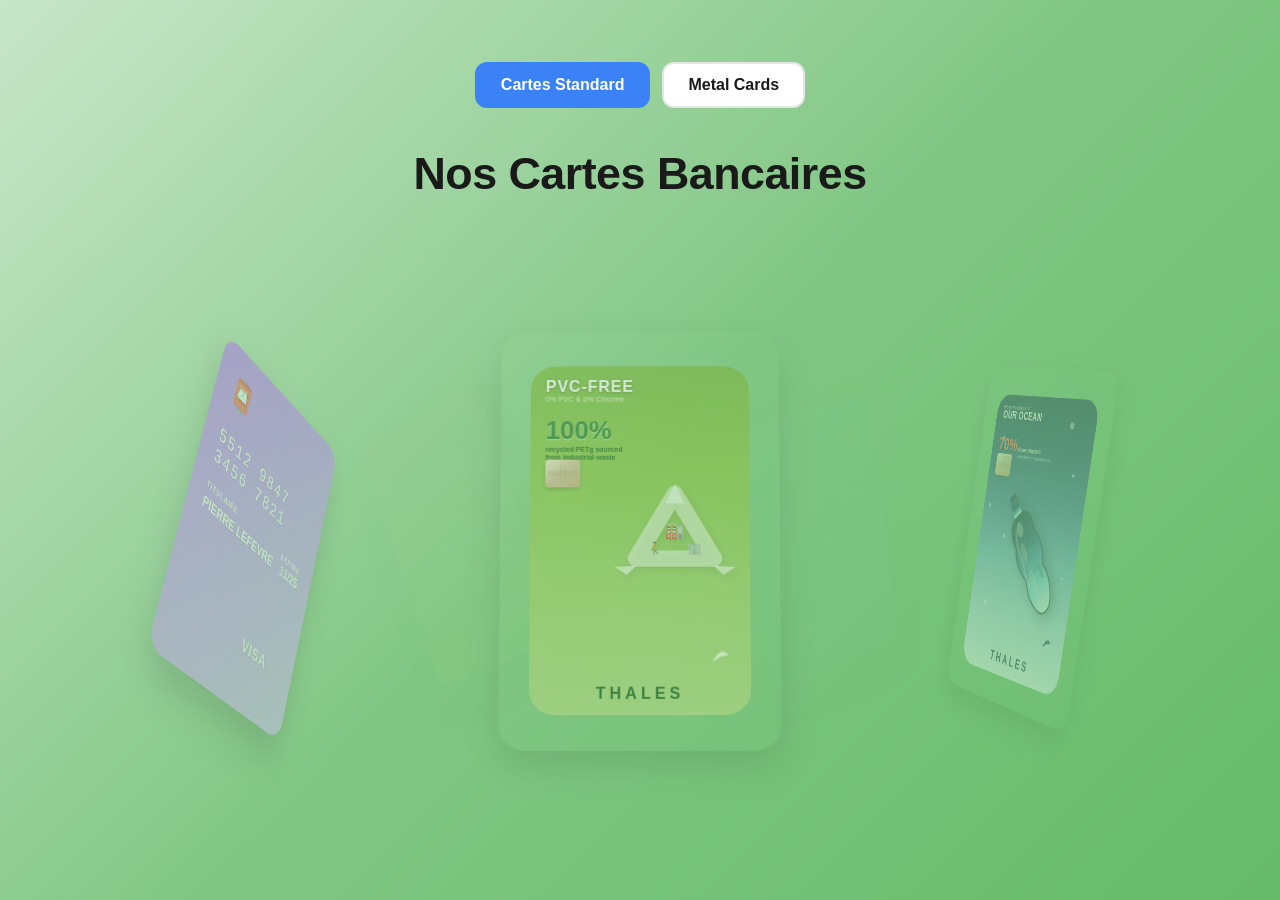
==== index.html @ 27fa33c1 "Refactor Easy Metal Card: Update design and styles for enhanced visual appeal and branding" ====
<!DOCTYPE html>
<html lang="fr">
<head>
    <meta charset="UTF-8">
    <meta name="viewport" content="width=device-width, initial-scale=1.0">
    <title>Cartes Bancaires</title>
    <link rel="stylesheet" href="styles.css">
</head>
<body>
    <!-- Overlay des empreintes digitales pour Biometric Card -->
    <div class="fingerprints-overlay" id="fingerprints-overlay">
        <div class="fingerprint" style="top: 8%; left: 5%;">
            <svg viewBox="0 0 100 120" fill="none" xmlns="http://www.w3.org/2000/svg">
                <defs>
                    <linearGradient id="fpGrad1" x1="50%" y1="0%" x2="50%" y2="100%">
                        <stop offset="0%" stop-color="#00E5FF"/>
                        <stop offset="100%" stop-color="#536DFE"/>
                    </linearGradient>
                </defs>
                <!-- Lignes courbes de l'empreinte -->
                <path d="M50 10 Q75 10 80 35 Q85 60 75 80" stroke="url(#fpGrad1)" stroke-width="4" stroke-linecap="round" fill="none"/>
                <path d="M50 18 Q68 18 72 38 Q76 58 68 75" stroke="url(#fpGrad1)" stroke-width="4" stroke-linecap="round" fill="none"/>
                <path d="M50 26 Q62 26 65 42 Q68 58 62 70" stroke="url(#fpGrad1)" stroke-width="4" stroke-linecap="round" fill="none"/>
                <path d="M50 34 Q56 34 58 46 Q60 58 56 65" stroke="url(#fpGrad1)" stroke-width="4" stroke-linecap="round" fill="none"/>
                <path d="M50 10 Q25 10 20 35 Q15 60 25 80" stroke="url(#fpGrad1)" stroke-width="4" stroke-linecap="round" fill="none"/>
                <path d="M50 18 Q32 18 28 38 Q24 58 32 75" stroke="url(#fpGrad1)" stroke-width="4" stroke-linecap="round" fill="none"/>
                <path d="M50 26 Q38 26 35 42 Q32 58 38 70" stroke="url(#fpGrad1)" stroke-width="4" stroke-linecap="round" fill="none"/>
                <path d="M50 34 Q44 34 42 46 Q40 58 44 65" stroke="url(#fpGrad1)" stroke-width="4" stroke-linecap="round" fill="none"/>
                <!-- Chevrons en bas -->
                <path d="M35 85 L50 95 L65 85" stroke="url(#fpGrad1)" stroke-width="4" stroke-linecap="round" fill="none"/>
                <path d="M35 95 L50 105 L65 95" stroke="url(#fpGrad1)" stroke-width="4" stroke-linecap="round" fill="none"/>
                <path d="M35 105 L50 115 L65 105" stroke="url(#fpGrad1)" stroke-width="4" stroke-linecap="round" fill="none"/>
            </svg>
        </div>
        <div class="fingerprint" style="top: 8%; right: 8%;">
            <svg viewBox="0 0 100 120" fill="none" xmlns="http://www.w3.org/2000/svg">
                <defs><linearGradient id="fpGrad2" x1="50%" y1="0%" x2="50%" y2="100%"><stop offset="0%" stop-color="#00E5FF"/><stop offset="100%" stop-color="#536DFE"/></linearGradient></defs>
                <path d="M50 10 Q75 10 80 35 Q85 60 75 80" stroke="url(#fpGrad2)" stroke-width="4" stroke-linecap="round" fill="none"/>
                <path d="M50 18 Q68 18 72 38 Q76 58 68 75" stroke="url(#fpGrad2)" stroke-width="4" stroke-linecap="round" fill="none"/>
                <path d="M50 26 Q62 26 65 42 Q68 58 62 70" stroke="url(#fpGrad2)" stroke-width="4" stroke-linecap="round" fill="none"/>
                <path d="M50 34 Q56 34 58 46 Q60 58 56 65" stroke="url(#fpGrad2)" stroke-width="4" stroke-linecap="round" fill="none"/>
                <path d="M50 10 Q25 10 20 35 Q15 60 25 80" stroke="url(#fpGrad2)" stroke-width="4" stroke-linecap="round" fill="none"/>
                <path d="M50 18 Q32 18 28 38 Q24 58 32 75" stroke="url(#fpGrad2)" stroke-width="4" stroke-linecap="round" fill="none"/>
                <path d="M50 26 Q38 26 35 42 Q32 58 38 70" stroke="url(#fpGrad2)" stroke-width="4" stroke-linecap="round" fill="none"/>
                <path d="M50 34 Q44 34 42 46 Q40 58 44 65" stroke="url(#fpGrad2)" stroke-width="4" stroke-linecap="round" fill="none"/>
                <path d="M35 85 L50 95 L65 85" stroke="url(#fpGrad2)" stroke-width="4" stroke-linecap="round" fill="none"/>
                <path d="M35 95 L50 105 L65 95" stroke="url(#fpGrad2)" stroke-width="4" stroke-linecap="round" fill="none"/>
                <path d="M35 105 L50 115 L65 105" stroke="url(#fpGrad2)" stroke-width="4" stroke-linecap="round" fill="none"/>
            </svg>
        </div>
        <div class="fingerprint" style="top: 25%; left: 18%;">
            <svg viewBox="0 0 100 120" fill="none" xmlns="http://www.w3.org/2000/svg">
                <defs><linearGradient id="fpGrad3" x1="50%" y1="0%" x2="50%" y2="100%"><stop offset="0%" stop-color="#00E5FF"/><stop offset="100%" stop-color="#536DFE"/></linearGradient></defs>
                <path d="M50 10 Q75 10 80 35 Q85 60 75 80" stroke="url(#fpGrad3)" stroke-width="4" stroke-linecap="round" fill="none"/>
                <path d="M50 18 Q68 18 72 38 Q76 58 68 75" stroke="url(#fpGrad3)" stroke-width="4" stroke-linecap="round" fill="none"/>
                <path d="M50 26 Q62 26 65 42 Q68 58 62 70" stroke="url(#fpGrad3)" stroke-width="4" stroke-linecap="round" fill="none"/>
                <path d="M50 34 Q56 34 58 46 Q60 58 56 65" stroke="url(#fpGrad3)" stroke-width="4" stroke-linecap="round" fill="none"/>
                <path d="M50 10 Q25 10 20 35 Q15 60 25 80" stroke="url(#fpGrad3)" stroke-width="4" stroke-linecap="round" fill="none"/>
                <path d="M50 18 Q32 18 28 38 Q24 58 32 75" stroke="url(#fpGrad3)" stroke-width="4" stroke-linecap="round" fill="none"/>
                <path d="M50 26 Q38 26 35 42 Q32 58 38 70" stroke="url(#fpGrad3)" stroke-width="4" stroke-linecap="round" fill="none"/>
                <path d="M50 34 Q44 34 42 46 Q40 58 44 65" stroke="url(#fpGrad3)" stroke-width="4" stroke-linecap="round" fill="none"/>
                <path d="M35 85 L50 95 L65 85" stroke="url(#fpGrad3)" stroke-width="4" stroke-linecap="round" fill="none"/>
                <path d="M35 95 L50 105 L65 95" stroke="url(#fpGrad3)" stroke-width="4" stroke-linecap="round" fill="none"/>
                <path d="M35 105 L50 115 L65 105" stroke="url(#fpGrad3)" stroke-width="4" stroke-linecap="round" fill="none"/>
            </svg>
        </div>
        <div class="fingerprint" style="top: 30%; right: 12%;">
            <svg viewBox="0 0 100 120" fill="none" xmlns="http://www.w3.org/2000/svg">
                <defs><linearGradient id="fpGrad4" x1="50%" y1="0%" x2="50%" y2="100%"><stop offset="0%" stop-color="#00E5FF"/><stop offset="100%" stop-color="#536DFE"/></linearGradient></defs>
                <path d="M50 10 Q75 10 80 35 Q85 60 75 80" stroke="url(#fpGrad4)" stroke-width="4" stroke-linecap="round" fill="none"/>
                <path d="M50 18 Q68 18 72 38 Q76 58 68 75" stroke="url(#fpGrad4)" stroke-width="4" stroke-linecap="round" fill="none"/>
                <path d="M50 26 Q62 26 65 42 Q68 58 62 70" stroke="url(#fpGrad4)" stroke-width="4" stroke-linecap="round" fill="none"/>
                <path d="M50 34 Q56 34 58 46 Q60 58 56 65" stroke="url(#fpGrad4)" stroke-width="4" stroke-linecap="round" fill="none"/>
                <path d="M50 10 Q25 10 20 35 Q15 60 25 80" stroke="url(#fpGrad4)" stroke-width="4" stroke-linecap="round" fill="none"/>
                <path d="M50 18 Q32 18 28 38 Q24 58 32 75" stroke="url(#fpGrad4)" stroke-width="4" stroke-linecap="round" fill="none"/>
                <path d="M50 26 Q38 26 35 42 Q32 58 38 70" stroke="url(#fpGrad4)" stroke-width="4" stroke-linecap="round" fill="none"/>
                <path d="M50 34 Q44 34 42 46 Q40 58 44 65" stroke="url(#fpGrad4)" stroke-width="4" stroke-linecap="round" fill="none"/>
                <path d="M35 85 L50 95 L65 85" stroke="url(#fpGrad4)" stroke-width="4" stroke-linecap="round" fill="none"/>
                <path d="M35 95 L50 105 L65 95" stroke="url(#fpGrad4)" stroke-width="4" stroke-linecap="round" fill="none"/>
                <path d="M35 105 L50 115 L65 105" stroke="url(#fpGrad4)" stroke-width="4" stroke-linecap="round" fill="none"/>
            </svg>
        </div>
        <div class="fingerprint" style="top: 50%; left: 3%;">
            <svg viewBox="0 0 100 120" fill="none" xmlns="http://www.w3.org/2000/svg">
                <defs><linearGradient id="fpGrad5" x1="50%" y1="0%" x2="50%" y2="100%"><stop offset="0%" stop-color="#00E5FF"/><stop offset="100%" stop-color="#536DFE"/></linearGradient></defs>
                <path d="M50 10 Q75 10 80 35 Q85 60 75 80" stroke="url(#fpGrad5)" stroke-width="4" stroke-linecap="round" fill="none"/>
                <path d="M50 18 Q68 18 72 38 Q76 58 68 75" stroke="url(#fpGrad5)" stroke-width="4" stroke-linecap="round" fill="none"/>
                <path d="M50 26 Q62 26 65 42 Q68 58 62 70" stroke="url(#fpGrad5)" stroke-width="4" stroke-linecap="round" fill="none"/>
                <path d="M50 34 Q56 34 58 46 Q60 58 56 65" stroke="url(#fpGrad5)" stroke-width="4" stroke-linecap="round" fill="none"/>
                <path d="M50 10 Q25 10 20 35 Q15 60 25 80" stroke="url(#fpGrad5)" stroke-width="4" stroke-linecap="round" fill="none"/>
                <path d="M50 18 Q32 18 28 38 Q24 58 32 75" stroke="url(#fpGrad5)" stroke-width="4" stroke-linecap="round" fill="none"/>
                <path d="M50 26 Q38 26 35 42 Q32 58 38 70" stroke="url(#fpGrad5)" stroke-width="4" stroke-linecap="round" fill="none"/>
                <path d="M50 34 Q44 34 42 46 Q40 58 44 65" stroke="url(#fpGrad5)" stroke-width="4" stroke-linecap="round" fill="none"/>
                <path d="M35 85 L50 95 L65 85" stroke="url(#fpGrad5)" stroke-width="4" stroke-linecap="round" fill="none"/>
                <path d="M35 95 L50 105 L65 95" stroke="url(#fpGrad5)" stroke-width="4" stroke-linecap="round" fill="none"/>
                <path d="M35 105 L50 115 L65 105" stroke="url(#fpGrad5)" stroke-width="4" stroke-linecap="round" fill="none"/>
            </svg>
        </div>
        <div class="fingerprint" style="top: 55%; right: 5%;">
            <svg viewBox="0 0 100 120" fill="none" xmlns="http://www.w3.org/2000/svg">
                <defs><linearGradient id="fpGrad6" x1="50%" y1="0%" x2="50%" y2="100%"><stop offset="0%" stop-color="#00E5FF"/><stop offset="100%" stop-color="#536DFE"/></linearGradient></defs>
                <path d="M50 10 Q75 10 80 35 Q85 60 75 80" stroke="url(#fpGrad6)" stroke-width="4" stroke-linecap="round" fill="none"/>
                <path d="M50 18 Q68 18 72 38 Q76 58 68 75" stroke="url(#fpGrad6)" stroke-width="4" stroke-linecap="round" fill="none"/>
                <path d="M50 26 Q62 26 65 42 Q68 58 62 70" stroke="url(#fpGrad6)" stroke-width="4" stroke-linecap="round" fill="none"/>
                <path d="M50 34 Q56 34 58 46 Q60 58 56 65" stroke="url(#fpGrad6)" stroke-width="4" stroke-linecap="round" fill="none"/>
                <path d="M50 10 Q25 10 20 35 Q15 60 25 80" stroke="url(#fpGrad6)" stroke-width="4" stroke-linecap="round" fill="none"/>
                <path d="M50 18 Q32 18 28 38 Q24 58 32 75" stroke="url(#fpGrad6)" stroke-width="4" stroke-linecap="round" fill="none"/>
                <path d="M50 26 Q38 26 35 42 Q32 58 38 70" stroke="url(#fpGrad6)" stroke-width="4" stroke-linecap="round" fill="none"/>
                <path d="M50 34 Q44 34 42 46 Q40 58 44 65" stroke="url(#fpGrad6)" stroke-width="4" stroke-linecap="round" fill="none"/>
                <path d="M35 85 L50 95 L65 85" stroke="url(#fpGrad6)" stroke-width="4" stroke-linecap="round" fill="none"/>
                <path d="M35 95 L50 105 L65 95" stroke="url(#fpGrad6)" stroke-width="4" stroke-linecap="round" fill="none"/>
                <path d="M35 105 L50 115 L65 105" stroke="url(#fpGrad6)" stroke-width="4" stroke-linecap="round" fill="none"/>
            </svg>
        </div>
        <div class="fingerprint" style="top: 70%; left: 12%;">
            <svg viewBox="0 0 100 120" fill="none" xmlns="http://www.w3.org/2000/svg">
                <defs><linearGradient id="fpGrad7" x1="50%" y1="0%" x2="50%" y2="100%"><stop offset="0%" stop-color="#00E5FF"/><stop offset="100%" stop-color="#536DFE"/></linearGradient></defs>
                <path d="M50 10 Q75 10 80 35 Q85 60 75 80" stroke="url(#fpGrad7)" stroke-width="4" stroke-linecap="round" fill="none"/>
                <path d="M50 18 Q68 18 72 38 Q76 58 68 75" stroke="url(#fpGrad7)" stroke-width="4" stroke-linecap="round" fill="none"/>
                <path d="M50 26 Q62 26 65 42 Q68 58 62 70" stroke="url(#fpGrad7)" stroke-width="4" stroke-linecap="round" fill="none"/>
                <path d="M50 34 Q56 34 58 46 Q60 58 56 65" stroke="url(#fpGrad7)" stroke-width="4" stroke-linecap="round" fill="none"/>
                <path d="M50 10 Q25 10 20 35 Q15 60 25 80" stroke="url(#fpGrad7)" stroke-width="4" stroke-linecap="round" fill="none"/>
                <path d="M50 18 Q32 18 28 38 Q24 58 32 75" stroke="url(#fpGrad7)" stroke-width="4" stroke-linecap="round" fill="none"/>
                <path d="M50 26 Q38 26 35 42 Q32 58 38 70" stroke="url(#fpGrad7)" stroke-width="4" stroke-linecap="round" fill="none"/>
                <path d="M50 34 Q44 34 42 46 Q40 58 44 65" stroke="url(#fpGrad7)" stroke-width="4" stroke-linecap="round" fill="none"/>
                <path d="M35 85 L50 95 L65 85" stroke="url(#fpGrad7)" stroke-width="4" stroke-linecap="round" fill="none"/>
                <path d="M35 95 L50 105 L65 95" stroke="url(#fpGrad7)" stroke-width="4" stroke-linecap="round" fill="none"/>
                <path d="M35 105 L50 115 L65 105" stroke="url(#fpGrad7)" stroke-width="4" stroke-linecap="round" fill="none"/>
            </svg>
        </div>
        <div class="fingerprint" style="top: 75%; right: 15%;">
            <svg viewBox="0 0 100 120" fill="none" xmlns="http://www.w3.org/2000/svg">
                <defs><linearGradient id="fpGrad8" x1="50%" y1="0%" x2="50%" y2="100%"><stop offset="0%" stop-color="#00E5FF"/><stop offset="100%" stop-color="#536DFE"/></linearGradient></defs>
                <path d="M50 10 Q75 10 80 35 Q85 60 75 80" stroke="url(#fpGrad8)" stroke-width="4" stroke-linecap="round" fill="none"/>
                <path d="M50 18 Q68 18 72 38 Q76 58 68 75" stroke="url(#fpGrad8)" stroke-width="4" stroke-linecap="round" fill="none"/>
                <path d="M50 26 Q62 26 65 42 Q68 58 62 70" stroke="url(#fpGrad8)" stroke-width="4" stroke-linecap="round" fill="none"/>
                <path d="M50 34 Q56 34 58 46 Q60 58 56 65" stroke="url(#fpGrad8)" stroke-width="4" stroke-linecap="round" fill="none"/>
                <path d="M50 10 Q25 10 20 35 Q15 60 25 80" stroke="url(#fpGrad8)" stroke-width="4" stroke-linecap="round" fill="none"/>
                <path d="M50 18 Q32 18 28 38 Q24 58 32 75" stroke="url(#fpGrad8)" stroke-width="4" stroke-linecap="round" fill="none"/>
                <path d="M50 26 Q38 26 35 42 Q32 58 38 70" stroke="url(#fpGrad8)" stroke-width="4" stroke-linecap="round" fill="none"/>
                <path d="M50 34 Q44 34 42 46 Q40 58 44 65" stroke="url(#fpGrad8)" stroke-width="4" stroke-linecap="round" fill="none"/>
                <path d="M35 85 L50 95 L65 85" stroke="url(#fpGrad8)" stroke-width="4" stroke-linecap="round" fill="none"/>
                <path d="M35 95 L50 105 L65 95" stroke="url(#fpGrad8)" stroke-width="4" stroke-linecap="round" fill="none"/>
                <path d="M35 105 L50 115 L65 105" stroke="url(#fpGrad8)" stroke-width="4" stroke-linecap="round" fill="none"/>
            </svg>
        </div>
        <div class="fingerprint" style="top: 88%; left: 8%;">
            <svg viewBox="0 0 100 120" fill="none" xmlns="http://www.w3.org/2000/svg">
                <defs><linearGradient id="fpGrad9" x1="50%" y1="0%" x2="50%" y2="100%"><stop offset="0%" stop-color="#00E5FF"/><stop offset="100%" stop-color="#536DFE"/></linearGradient></defs>
                <path d="M50 10 Q75 10 80 35 Q85 60 75 80" stroke="url(#fpGrad9)" stroke-width="4" stroke-linecap="round" fill="none"/>
                <path d="M50 18 Q68 18 72 38 Q76 58 68 75" stroke="url(#fpGrad9)" stroke-width="4" stroke-linecap="round" fill="none"/>
                <path d="M50 26 Q62 26 65 42 Q68 58 62 70" stroke="url(#fpGrad9)" stroke-width="4" stroke-linecap="round" fill="none"/>
                <path d="M50 34 Q56 34 58 46 Q60 58 56 65" stroke="url(#fpGrad9)" stroke-width="4" stroke-linecap="round" fill="none"/>
                <path d="M50 10 Q25 10 20 35 Q15 60 25 80" stroke="url(#fpGrad9)" stroke-width="4" stroke-linecap="round" fill="none"/>
                <path d="M50 18 Q32 18 28 38 Q24 58 32 75" stroke="url(#fpGrad9)" stroke-width="4" stroke-linecap="round" fill="none"/>
                <path d="M50 26 Q38 26 35 42 Q32 58 38 70" stroke="url(#fpGrad9)" stroke-width="4" stroke-linecap="round" fill="none"/>
                <path d="M50 34 Q44 34 42 46 Q40 58 44 65" stroke="url(#fpGrad9)" stroke-width="4" stroke-linecap="round" fill="none"/>
                <path d="M35 85 L50 95 L65 85" stroke="url(#fpGrad9)" stroke-width="4" stroke-linecap="round" fill="none"/>
                <path d="M35 95 L50 105 L65 95" stroke="url(#fpGrad9)" stroke-width="4" stroke-linecap="round" fill="none"/>
                <path d="M35 105 L50 115 L65 105" stroke="url(#fpGrad9)" stroke-width="4" stroke-linecap="round" fill="none"/>
            </svg>
        </div>
        <div class="fingerprint" style="top: 90%; right: 6%;">
            <svg viewBox="0 0 100 120" fill="none" xmlns="http://www.w3.org/2000/svg">
                <defs><linearGradient id="fpGrad10" x1="50%" y1="0%" x2="50%" y2="100%"><stop offset="0%" stop-color="#00E5FF"/><stop offset="100%" stop-color="#536DFE"/></linearGradient></defs>
                <path d="M50 10 Q75 10 80 35 Q85 60 75 80" stroke="url(#fpGrad10)" stroke-width="4" stroke-linecap="round" fill="none"/>
                <path d="M50 18 Q68 18 72 38 Q76 58 68 75" stroke="url(#fpGrad10)" stroke-width="4" stroke-linecap="round" fill="none"/>
                <path d="M50 26 Q62 26 65 42 Q68 58 62 70" stroke="url(#fpGrad10)" stroke-width="4" stroke-linecap="round" fill="none"/>
                <path d="M50 34 Q56 34 58 46 Q60 58 56 65" stroke="url(#fpGrad10)" stroke-width="4" stroke-linecap="round" fill="none"/>
                <path d="M50 10 Q25 10 20 35 Q15 60 25 80" stroke="url(#fpGrad10)" stroke-width="4" stroke-linecap="round" fill="none"/>
                <path d="M50 18 Q32 18 28 38 Q24 58 32 75" stroke="url(#fpGrad10)" stroke-width="4" stroke-linecap="round" fill="none"/>
                <path d="M50 26 Q38 26 35 42 Q32 58 38 70" stroke="url(#fpGrad10)" stroke-width="4" stroke-linecap="round" fill="none"/>
                <path d="M50 34 Q44 34 42 46 Q40 58 44 65" stroke="url(#fpGrad10)" stroke-width="4" stroke-linecap="round" fill="none"/>
                <path d="M35 85 L50 95 L65 85" stroke="url(#fpGrad10)" stroke-width="4" stroke-linecap="round" fill="none"/>
                <path d="M35 95 L50 105 L65 95" stroke="url(#fpGrad10)" stroke-width="4" stroke-linecap="round" fill="none"/>
                <path d="M35 105 L50 115 L65 105" stroke="url(#fpGrad10)" stroke-width="4" stroke-linecap="round" fill="none"/>
            </svg>
        </div>
    </div>
    
    <!-- Overlay vibrations sonores pour Platinum Card -->
    <div class="vibration-overlay" id="vibration-overlay">
        <div class="sound-bars left">
            <div class="bar"></div>
            <div class="bar"></div>
            <div class="bar"></div>
            <div class="bar"></div>
            <div class="bar"></div>
            <div class="bar"></div>
            <div class="bar"></div>
            <div class="bar"></div>
            <div class="bar"></div>
            <div class="bar"></div>
            <div class="bar"></div>
            <div class="bar"></div>
            <div class="bar"></div>
            <div class="bar"></div>
            <div class="bar"></div>
            <div class="bar"></div>
            <div class="bar"></div>
            <div class="bar"></div>
            <div class="bar"></div>
            <div class="bar"></div>
        </div>
        <div class="sound-bars right">
            <div class="bar"></div>
            <div class="bar"></div>
            <div class="bar"></div>
            <div class="bar"></div>
            <div class="bar"></div>
            <div class="bar"></div>
            <div class="bar"></div>
            <div class="bar"></div>
            <div class="bar"></div>
            <div class="bar"></div>
            <div class="bar"></div>
            <div class="bar"></div>
            <div class="bar"></div>
            <div class="bar"></div>
            <div class="bar"></div>
            <div class="bar"></div>
            <div class="bar"></div>
            <div class="bar"></div>
            <div class="bar"></div>
            <div class="bar"></div>
        </div>
    </div>

    <div class="container">
        <!-- Navigation des catégories -->
        <div class="category-nav">
            <button class="category-btn active" data-category="standard">Cartes Standard</button>
            <button class="category-btn" data-category="metal">Metal Cards</button>
        </div>

        <!-- Section Cartes Standard -->
        <div id="standard" class="category-section active">
            <h1>Nos Cartes Bancaires</h1>
            <div class="carousel-container">
                <div class="carousel-track" id="standard-track">
                    <!-- Carte 1 - PVC-FREE Card -->
                    <div class="bank-card card-pvc-free" data-index="0">
                        <div class="card-flipper">
                            <div class="card-front">
                                <div class="card-content pvc-card-design">
                                    <!-- Header -->
                                    <div class="pvc-header">
                                        <span class="pvc-title">PVC-FREE</span>
                                        <span class="pvc-subtitle">0% PVC & 0% Chlorine</span>
                                    </div>
                                    <!-- Statistique -->
                                    <div class="pvc-stat">
                                        <span class="pvc-percent">100%</span>
                                        <span class="pvc-label">recycled PETg sourced<br>from industrial waste</span>
                                    </div>
                                    <!-- Puce -->
                                    <div class="card-chip pvc-chip"></div>
                                    <!-- Symbole recyclage avec icônes -->
                                    <div class="pvc-recycle">
                                        <svg viewBox="0 0 200 200" fill="none" xmlns="http://www.w3.org/2000/svg">
                                            <!-- Triangle de recyclage -->
                                            <path d="M100 30 L160 130 L40 130 Z" stroke="rgba(255,255,255,0.6)" stroke-width="25" fill="none" stroke-linejoin="round"/>
                                            <!-- Flèches -->
                                            <path d="M100 15 L115 45 L85 45 Z" fill="rgba(255,255,255,0.7)"/>
                                            <path d="M170 125 L155 95 L175 105 Z" fill="rgba(255,255,255,0.7)" transform="rotate(120 160 130)"/>
                                            <path d="M30 125 L45 95 L25 105 Z" fill="rgba(255,255,255,0.7)" transform="rotate(-120 40 130)"/>
                                            <!-- Icônes à l'intérieur -->
                                            <text x="100" y="95" text-anchor="middle" fill="rgba(255,255,255,0.8)" font-size="24">🏭</text>
                                            <text x="70" y="120" text-anchor="middle" fill="rgba(255,255,255,0.8)" font-size="18">🚶</text>
                                            <text x="130" y="120" text-anchor="middle" fill="rgba(255,255,255,0.8)" font-size="18">🏢</text>
                                        </svg>
                                    </div>
                                    <!-- Sans contact -->
                                    <div class="pvc-contactless">
                                        <svg viewBox="0 0 24 24" fill="none">
                                            <path d="M4.5 8.5c2-2 4.5-3 7.5-3m-9.5 6c3-3 6.5-4.5 10.5-4.5m-12.5 7c4-4 8.5-6 14.5-6" stroke="currentColor" stroke-width="2" stroke-linecap="round"/>
                                        </svg>
                                    </div>
                                    <!-- THALES -->
                                    <div class="pvc-brand">THALES</div>
                                </div>
                            </div>
                            <div class="card-back">
                                <div class="back-content">
                                    <div class="back-logo">♻️</div>
                                    <h3 class="back-title">PVC-FREE Card</h3>
                                    <p class="back-text">Cette carte est fabriquée à partir de 100% de PETg recyclé provenant de déchets industriels. Sans PVC ni chlore, elle représente une solution écologique pour les paiements.</p>
                                </div>
                            </div>
                        </div>
                    </div>

                    <!-- Carte 2 - Ocean Card -->
                    <div class="bank-card card-ocean" data-index="1">
                        <div class="card-flipper">
                            <div class="card-front">
                                <div class="card-content ocean-card-design">
                                    <!-- Bulles d'eau -->
                                    <div class="ocean-bubbles">
                                        <div class="bubble"></div>
                                        <div class="bubble"></div>
                                        <div class="bubble"></div>
                                        <div class="bubble"></div>
                                        <div class="bubble"></div>
                                        <div class="bubble"></div>
                                        <div class="bubble"></div>
                                        <div class="bubble"></div>
                                    </div>
                                    <!-- Header -->
                                    <div class="ocean-header">
                                        <span class="ocean-small-text">leave no plastic in</span>
                                        <span class="ocean-title">OUR OCEAN</span>
                                    </div>
                                    <!-- Statistique -->
                                    <div class="ocean-stat">
                                        <span class="ocean-percent">70%</span>
                                        <span class="ocean-label">Ocean Plastic®<br><small>collected from coastal areas</small></span>
                                    </div>
                                    <!-- Bouteille écrasée au centre -->
                                    <div class="ocean-bottle-crushed">
                                        <svg viewBox="0 0 100 200" fill="none" xmlns="http://www.w3.org/2000/svg">
                                            <defs>
                                                <!-- Gradient principal bleu foncé vers blanc -->
                                                <linearGradient id="bottleMainGrad" x1="0%" y1="0%" x2="0%" y2="100%">
                                                    <stop offset="0%" stop-color="#1E3D59"/>
                                                    <stop offset="25%" stop-color="#2B5278"/>
                                                    <stop offset="50%" stop-color="#4A90B8"/>
                                                    <stop offset="75%" stop-color="#87CEEB"/>
                                                    <stop offset="100%" stop-color="#E8F4F8"/>
                                                </linearGradient>
                                                <!-- Reflet brillant -->
                                                <linearGradient id="bottleShine" x1="0%" y1="0%" x2="100%" y2="0%">
                                                    <stop offset="0%" stop-color="rgba(255,255,255,0)"/>
                                                    <stop offset="30%" stop-color="rgba(255,255,255,0.4)"/>
                                                    <stop offset="50%" stop-color="rgba(255,255,255,0.6)"/>
                                                    <stop offset="70%" stop-color="rgba(255,255,255,0.4)"/>
                                                    <stop offset="100%" stop-color="rgba(255,255,255,0)"/>
                                                </linearGradient>
                                            </defs>
                                            
                                            <!-- Bouchon -->
                                            <path d="M42 8 L58 8 L58 0 L42 0 Z" fill="#1E3D59"/>
                                            <path d="M40 18 L60 18 L60 8 L40 8 Z" fill="#2B5278"/>
                                            
                                            <!-- Goulot -->
                                            <path d="M42 18 L58 18 L60 35 L40 35 Z" fill="url(#bottleMainGrad)"/>
                                            
                                            <!-- Corps de la bouteille - forme écrasée réaliste -->
                                            <path d="M40 35
                                                     C 25 40, 20 55, 25 75
                                                     C 15 90, 18 110, 28 130
                                                     C 20 150, 25 170, 35 185
                                                     C 42 195, 58 195, 65 185
                                                     C 75 170, 80 150, 72 130
                                                     C 82 110, 85 90, 75 75
                                                     C 80 55, 75 40, 60 35
                                                     Z" 
                                                  fill="url(#bottleMainGrad)" stroke="#1E3D59" stroke-width="2"/>
                                            
                                            <!-- Reflet principal sur le côté gauche -->
                                            <path d="M35 50
                                                     C 28 65, 25 85, 30 105
                                                     C 25 125, 28 145, 38 165
                                                     C 32 145, 30 125, 35 105
                                                     C 30 85, 32 65, 38 50
                                                     Z" 
                                                  fill="rgba(255,255,255,0.3)"/>
                                            
                                            <!-- Reflets de lumière -->
                                            <ellipse cx="45" cy="55" rx="8" ry="12" fill="rgba(255,255,255,0.35)"/>
                                            <ellipse cx="40" cy="90" rx="6" ry="15" fill="rgba(255,255,255,0.25)"/>
                                            <ellipse cx="42" cy="140" rx="7" ry="18" fill="rgba(255,255,255,0.2)"/>
                                            
                                            <!-- Creux/plis de la bouteille écrasée -->
                                            <path d="M55 70 Q65 80, 60 95 Q55 85, 55 70" fill="rgba(30,61,89,0.3)"/>
                                            <path d="M60 120 Q72 135, 65 150 Q58 140, 60 120" fill="rgba(30,61,89,0.25)"/>
                                            <path d="M35 100 Q28 115, 33 130 Q38 118, 35 100" fill="rgba(30,61,89,0.2)"/>
                                            
                                            <!-- Ligne de pli horizontal -->
                                            <path d="M30 90 Q50 85, 70 90" stroke="rgba(30,61,89,0.3)" stroke-width="1.5" fill="none"/>
                                            <path d="M28 130 Q50 125, 72 130" stroke="rgba(30,61,89,0.25)" stroke-width="1.5" fill="none"/>
                                        </svg>
                                    </div>
                                    <!-- Puce -->
                                    <div class="card-chip ocean-chip"></div>
                                    <!-- Sans contact -->
                                    <div class="ocean-contactless">
                                        <svg viewBox="0 0 24 24" fill="currentColor">
                                            <path d="M4.5 8.5c2-2 4.5-3 7.5-3m-9.5 6c3-3 6.5-4.5 10.5-4.5m-12.5 7c4-4 8.5-6 14.5-6" stroke="currentColor" stroke-width="2" fill="none" stroke-linecap="round"/>
                                        </svg>
                                    </div>
                                    <!-- THALES -->
                                    <div class="ocean-brand">THALES</div>
                                </div>
                            </div>
                            <div class="card-back">
                                <div class="back-content">
                                    <div class="back-logo">🌊</div>
                                    <h3 class="back-title">Ocean Card</h3>
                                    <p class="back-text">Ocean Card est fabriquée à partir de 70% de plastique océanique recyclé. Chaque carte contribue à nettoyer nos océans et à protéger l'environnement marin.</p>
                                </div>
                            </div>
                        </div>
                    </div>

                    <!-- Carte 3 - Revolut -->
                    <div class="bank-card card-revolut" data-index="2">
                        <div class="card-flipper">
                            <div class="card-front">
                                <div class="card-content">
                                    <div class="card-logo">⚡</div>
                                    <div class="card-chip"></div>
                                    <div class="card-number">4892 1765 3847 2934</div>
                                    <div class="card-footer">
                                        <div class="card-holder">
                                            <span class="label">TITULAIRE</span>
                                            <span class="name">MARIE DUPONT</span>
                                        </div>
                                        <div class="card-expiry">
                                            <span class="label">EXPIRE</span>
                                            <span class="date">09/27</span>
                                        </div>
                                    </div>
                                </div>
                                <div class="card-brand">MASTERCARD</div>
                            </div>
                            <div class="card-back">
                                <div class="back-content">
                                    <div class="back-logo">⚡</div>
                                    <h3 class="back-title">Revolut</h3>
                                    <p class="back-text">Revolut est une fintech basée à Londres proposant des services bancaires numériques révolutionnaires. Leader en matière de paiements internationaux et de transfert d'argent à faible coût.</p>
                                </div>
                            </div>
                        </div>
                    </div>

                    <!-- Carte 4 - Boursorama -->
                    <div class="bank-card card-boursorama" data-index="3">
                        <div class="card-flipper">
                            <div class="card-front">
                                <div class="card-content">
                                    <div class="card-logo">💼</div>
                                    <div class="card-chip"></div>
                                    <div class="card-number">3782 847569 12345</div>
                                    <div class="card-footer">
                                        <div class="card-holder">
                                            <span class="label">TITULAIRE</span>
                                            <span class="name">SOPHIE BERNARD</span>
                                        </div>
                                        <div class="card-expiry">
                                            <span class="label">EXPIRE</span>
                                            <span class="date">07/29</span>
                                        </div>
                                    </div>
                                </div>
                                <div class="card-brand">MASTERCARD</div>
                            </div>
                            <div class="card-back">
                                <div class="back-content">
                                    <div class="back-logo">💼</div>
                                    <h3 class="back-title">Boursorama</h3>
                                    <p class="back-text">Boursorama est une banque en ligne française filiale de Société Générale. Elle propose des services bancaires sans frais et des outils d'investissement accessibles.</p>
                                </div>
                            </div>
                        </div>
                    </div>

                    <!-- Carte 5 - La Poste -->
                    <div class="bank-card card-la-poste" data-index="4">
                        <div class="card-flipper">
                            <div class="card-front">
                                <div class="card-content">
                                    <div class="card-logo">📮</div>
                                    <div class="card-chip"></div>
                                    <div class="card-number">5512 9847 3456 7821</div>
                                    <div class="card-footer">
                                        <div class="card-holder">
                                            <span class="label">TITULAIRE</span>
                                            <span class="name">PIERRE LEFEVRE</span>
                                        </div>
                                        <div class="card-expiry">
                                            <span class="label">EXPIRE</span>
                                            <span class="date">11/25</span>
                                        </div>
                                    </div>
                                </div>
                                <div class="card-brand">VISA</div>
                            </div>
                            <div class="card-back">
                                <div class="back-content">
                                    <div class="back-logo">📮</div>
                                    <h3 class="back-title">La Poste</h3>
                                    <p class="back-text">La Banque Postale, filiale du groupe La Poste depuis 2006, propose des services bancaires accessibles dans les bureaux de poste français avec un service de proximité.</p>
                                </div>
                            </div>
                        </div>
                    </div>
                </div>
            </div>
        </div>

        <!-- Section Metal Cards -->
        <div id="metal" class="category-section">
            <h1>Metal Cards - Premium</h1>
            <div class="carousel-container">
                <div class="carousel-track" id="metal-track">
                    <!-- Metal Card 1 - Voice Card (Platinum) -->
                    <div class="bank-card card-metal-platinum" data-index="0">
                        <div class="card-flipper">
                            <div class="card-front">
                                <div class="card-content voice-card-design">
                                    <div class="voice-top-section">
                                        <div class="card-chip voice-chip"></div>
                                    </div>
                                    <div class="voice-waves-drip">
                                        <div class="drip-bar"></div>
                                        <div class="drip-bar"></div>
                                        <div class="drip-bar"></div>
                                        <div class="drip-bar"></div>
                                        <div class="drip-bar"></div>
                                        <div class="drip-bar"></div>
                                        <div class="drip-bar"></div>
                                        <div class="drip-bar"></div>
                                        <div class="drip-bar"></div>
                                        <div class="drip-bar"></div>
                                        <div class="drip-bar"></div>
                                        <div class="drip-bar"></div>
                                    </div>
                                    <div class="voice-bottom-section">
                                        <div class="bluetooth-icon">
                                            <svg viewBox="0 0 24 24" fill="currentColor">
                                                <path d="M14.24 12.01l2.32 2.32c.28-.72.44-1.51.44-2.33 0-.82-.16-1.59-.43-2.31l-2.33 2.32zm5.29-5.3l-1.26 1.26c.63 1.21.98 2.57.98 4.02s-.36 2.82-.98 4.02l1.2 1.2c.97-1.54 1.54-3.36 1.54-5.31-.01-1.89-.55-3.67-1.48-5.19zm-3.82 1L10 2H9v7.59L4.41 5 3 6.41 8.59 12 3 17.59 4.41 19 9 14.41V22h1l5.71-5.71-4.3-4.29 4.3-4.29zM11 5.83l1.88 1.88L11 9.59V5.83zm1.88 10.46L11 18.17v-3.76l1.88 1.88z"/>
                                            </svg>
                                        </div>
                                        <div class="card-brand-logo">THALES</div>
                                    </div>
                                </div>
                                <div class="card-type-label">Voice Card</div>
                            </div>
                            <div class="card-back">
                                <div class="back-content">
                                    <div class="back-logo">🔊</div>
                                    <h3 class="back-title">Voice Card</h3>
                                    <p class="back-text">Voice Card est une carte accessible et inclusive avec technologie vocale intégrée. Elle offre une expérience bancaire unique pour tous les utilisateurs.</p>
                                </div>
                            </div>
                        </div>
                    </div>

                    <!-- Metal Card 2 - Biometric Card (Gold) -->
                    <div class="bank-card card-metal-gold" data-index="1">
                        <div class="card-flipper">
                            <div class="card-front">
                                <div class="card-content biometric-card-design">
                                    <div class="card-brand-logo dark">THALES</div>
                                    <div class="biometric-chip">
                                        <div class="fingerprint-sensor"></div>
                                    </div>
                                    <div class="card-chip biometric-main-chip"></div>
                                    <div class="security-icon">🔐</div>
                                </div>
                                <div class="card-type-label">Biometric</div>
                            </div>
                            <div class="card-back">
                                <div class="back-content">
                                    <div class="back-logo">👆</div>
                                    <h3 class="back-title">Biometric Card</h3>
                                    <p class="back-text">Biometric Card offre une sécurité maximale avec son capteur d'empreinte digitale intégré. Une expérience de paiement sûre et sans code PIN.</p>
                                </div>
                            </div>
                        </div>
                    </div>

                    <!-- Metal Card 3 - Easy Metal Card -->
                    <div class="bank-card card-metal-black" data-index="2">
                        <div class="card-flipper">
                            <div class="card-front">
                                <div class="card-content easy-metal-card-design">
                                    <!-- Texte vertical EASY METAL CARD -->
                                    <div class="easy-metal-vertical-text">EASY METAL CARD</div>
                                    
                                    <!-- Logo THALES en haut à droite -->
                                    <div class="easy-metal-thales">THALES</div>
                                    
                                    <!-- Puce -->
                                    <div class="card-chip easy-metal-chip"></div>
                                    
                                    <!-- Motif de points en arc -->
                                    <svg class="easy-metal-dots-pattern" viewBox="0 0 300 200" preserveAspectRatio="xMidYMid meet">
                                        <!-- Arc de points principal -->
                                        <g fill="rgba(255,255,255,0.7)">
                                            <!-- Rangée extérieure de l'arc -->
                                            <circle cx="180" cy="30" r="3"/>
                                            <circle cx="195" cy="35" r="3"/>
                                            <circle cx="210" cy="42" r="3"/>
                                            <circle cx="224" cy="52" r="3"/>
                                            <circle cx="236" cy="64" r="3"/>
                                            <circle cx="246" cy="78" r="3"/>
                                            <circle cx="254" cy="94" r="3"/>
                                            <circle cx="258" cy="112" r="3"/>
                                            <circle cx="260" cy="130" r="3"/>
                                            <circle cx="258" cy="148" r="3"/>
                                            <circle cx="252" cy="165" r="3"/>
                                            
                                            <!-- Deuxième rangée -->
                                            <circle cx="165" cy="35" r="3"/>
                                            <circle cx="180" cy="42" r="3"/>
                                            <circle cx="194" cy="52" r="3"/>
                                            <circle cx="207" cy="64" r="3"/>
                                            <circle cx="218" cy="78" r="3"/>
                                            <circle cx="227" cy="94" r="3"/>
                                            <circle cx="233" cy="112" r="3"/>
                                            <circle cx="236" cy="130" r="3"/>
                                            <circle cx="235" cy="148" r="3"/>
                                            <circle cx="230" cy="165" r="3"/>
                                            
                                            <!-- Troisième rangée -->
                                            <circle cx="150" cy="42" r="3"/>
                                            <circle cx="165" cy="52" r="3"/>
                                            <circle cx="178" cy="64" r="3"/>
                                            <circle cx="190" cy="78" r="3"/>
                                            <circle cx="200" cy="94" r="3"/>
                                            <circle cx="207" cy="112" r="3"/>
                                            <circle cx="211" cy="130" r="3"/>
                                            <circle cx="212" cy="148" r="3"/>
                                            <circle cx="208" cy="165" r="3"/>
                                            
                                            <!-- Quatrième rangée -->
                                            <circle cx="138" cy="52" r="3"/>
                                            <circle cx="150" cy="64" r="3"/>
                                            <circle cx="162" cy="78" r="3"/>
                                            <circle cx="172" cy="94" r="3"/>
                                            <circle cx="180" cy="112" r="3"/>
                                            <circle cx="185" cy="130" r="3"/>
                                            <circle cx="187" cy="148" r="3"/>
                                            <circle cx="185" cy="165" r="3"/>
                                            
                                            <!-- Cinquième rangée -->
                                            <circle cx="128" cy="64" r="3"/>
                                            <circle cx="138" cy="78" r="3"/>
                                            <circle cx="147" cy="94" r="3"/>
                                            <circle cx="154" cy="112" r="3"/>
                                            <circle cx="159" cy="130" r="3"/>
                                            <circle cx="161" cy="148" r="3"/>
                                            <circle cx="160" cy="165" r="3"/>
                                            
                                            <!-- Sixième rangée -->
                                            <circle cx="120" cy="78" r="3"/>
                                            <circle cx="127" cy="94" r="3"/>
                                            <circle cx="132" cy="112" r="3"/>
                                            <circle cx="136" cy="130" r="3"/>
                                            <circle cx="137" cy="148" r="3"/>
                                            <circle cx="135" cy="165" r="3"/>
                                            
                                            <!-- Rangées intérieures -->
                                            <circle cx="115" cy="94" r="3"/>
                                            <circle cx="118" cy="112" r="3"/>
                                            <circle cx="120" cy="130" r="3"/>
                                            <circle cx="118" cy="148" r="3"/>
                                            <circle cx="113" cy="165" r="3"/>
                                            
                                            <circle cx="108" cy="112" r="3"/>
                                            <circle cx="108" cy="130" r="3"/>
                                            <circle cx="105" cy="148" r="3"/>
                                            <circle cx="98" cy="165" r="3"/>
                                            
                                            <circle cx="100" cy="130" r="3"/>
                                            <circle cx="95" cy="148" r="3"/>
                                            <circle cx="88" cy="165" r="3"/>
                                        </g>
                                    </svg>
                                    
                                    <!-- Icône contactless -->
                                    <div class="easy-metal-contactless">
                                        <svg viewBox="0 0 24 24" fill="white">
                                            <path d="M12 2C6.48 2 2 6.48 2 12s4.48 10 10 10 10-4.48 10-10S17.52 2 12 2zm0 18c-4.41 0-8-3.59-8-8s3.59-8 8-8 8 3.59 8 8-3.59 8-8 8z" fill="none"/>
                                            <path d="M7.5 12c0-2.5 2-4.5 4.5-4.5" stroke="white" stroke-width="1.5" fill="none" stroke-linecap="round"/>
                                            <path d="M5.5 12c0-3.6 2.9-6.5 6.5-6.5" stroke="white" stroke-width="1.5" fill="none" stroke-linecap="round"/>
                                            <path d="M3.5 12c0-4.7 3.8-8.5 8.5-8.5" stroke="white" stroke-width="1.5" fill="none" stroke-linecap="round"/>
                                        </svg>
                                    </div>
                                </div>
                            </div>
                            <div class="card-back">
                                <div class="back-content">
                                    <div class="back-logo">💳</div>
                                    <h3 class="back-title">Easy Metal Card</h3>
                                    <p class="back-text">Easy Metal Card est la carte premium en métal véritable. Design luxueux, poids premium et avantages exclusifs pour une expérience bancaire d'exception.</p>
                                </div>
                            </div>
                        </div>
                    </div>
                </div>
            </div>
        </div>
    </div>

    <script src="script.js"></script>
</body>
</html>
---- styles.css ----
* {
    margin: 0;
    padding: 0;
    box-sizing: border-box;
}

body {
    font-family: -apple-system, BlinkMacSystemFont, 'Segoe UI', 'Roboto', 'Oxygen', sans-serif;
    background: #f5f5f7;
    min-height: 100vh;
    padding: 40px 20px;
    display: flex;
    justify-content: center;
    align-items: center;
    color: #1a1a1a;
    transition: background 0.8s ease, background-color 0.8s ease;
    position: relative;
    overflow-x: hidden;
}

/* Fonds dynamiques pour Metal Cards */
body.bg-platinum {
    background: linear-gradient(135deg, #E5E7EB 0%, #9CA3AF 50%, #D1D5DB 100%);
}

body.bg-gold {
    background: linear-gradient(135deg, #FEF3C7 0%, #FCD34D 50%, #F59E0B 100%);
}

body.bg-black {
    background: linear-gradient(135deg, #BE185D 0%, #9D174D 50%, #831843 100%);
    color: white;
}

/* Fonds dynamiques pour Cartes Standard */
body.bg-pvc-free {
    background: linear-gradient(135deg, #C8E6C9 0%, #81C784 50%, #66BB6A 100%);
}

body.bg-revolut {
    background: linear-gradient(135deg, #DBEAFE 0%, #93C5FD 50%, #3B82F6 100%);
}

body.bg-ocean {
    background: linear-gradient(180deg, #E0F2FE 0%, #7DD3FC 40%, #0EA5E9 100%);
}

body.bg-boursorama {
    background: linear-gradient(135deg, #FFEDD5 0%, #FDBA74 50%, #F97316 100%);
}

body.bg-la-poste {
    background: linear-gradient(135deg, #F3E8FF 0%, #D8B4FE 50%, #A855F7 100%);
}

/* Overlay pour les empreintes digitales (Biometric Card) */
.fingerprints-overlay {
    position: fixed;
    top: 0;
    left: 0;
    width: 100%;
    height: 100%;
    pointer-events: none;
    z-index: 9999;
    opacity: 0;
    transition: opacity 0.5s ease;
}

.fingerprints-overlay.show {
    opacity: 1;
}

.fingerprint {
    position: absolute;
    width: 90px;
    height: 110px;
    display: flex;
    justify-content: center;
    align-items: center;
    animation: fingerprintPulse 3s ease-in-out infinite;
    filter: drop-shadow(0 0 10px rgba(0, 229, 255, 0.5));
}

.fingerprint svg {
    width: 100%;
    height: 100%;
}

@keyframes fingerprintPulse {
    0%, 100% { 
        opacity: 0.6;
        transform: scale(1);
    }
    50% { 
        opacity: 1;
        transform: scale(1.05);
    }
}

/* Vibration overlay - Barres sonores comme sur la photo */
.vibration-overlay {
    position: fixed;
    top: 0;
    left: 0;
    width: 100%;
    height: 100%;
    pointer-events: none;
    z-index: 9998;
    opacity: 0;
    transition: opacity 0.5s ease;
    display: flex;
    justify-content: space-between;
    align-items: center;
    padding: 0;
}

.vibration-overlay.show {
    opacity: 1;
}

.sound-bars {
    display: flex;
    flex-direction: row;
    align-items: center;
    gap: 4px;
    height: 60%;
}

.sound-bars.left {
    padding-left: 20px;
}

.sound-bars.right {
    padding-right: 20px;
}

.sound-bars .bar {
    width: 6px;
    background: linear-gradient(180deg, #4338CA 0%, #6366F1 50%, #818CF8 100%);
    border-radius: 4px;
    animation: soundBar 0.8s ease-in-out infinite;
}

.sound-bars .bar:nth-child(1) { height: 20%; animation-delay: 0s; }
.sound-bars .bar:nth-child(2) { height: 35%; animation-delay: 0.1s; }
.sound-bars .bar:nth-child(3) { height: 50%; animation-delay: 0.15s; }
.sound-bars .bar:nth-child(4) { height: 65%; animation-delay: 0.2s; }
.sound-bars .bar:nth-child(5) { height: 80%; animation-delay: 0.25s; }
.sound-bars .bar:nth-child(6) { height: 95%; animation-delay: 0.3s; }
.sound-bars .bar:nth-child(7) { height: 100%; animation-delay: 0.35s; }
.sound-bars .bar:nth-child(8) { height: 95%; animation-delay: 0.4s; }
.sound-bars .bar:nth-child(9) { height: 85%; animation-delay: 0.45s; }
.sound-bars .bar:nth-child(10) { height: 70%; animation-delay: 0.5s; }
.sound-bars .bar:nth-child(11) { height: 55%; animation-delay: 0.55s; }
.sound-bars .bar:nth-child(12) { height: 65%; animation-delay: 0.6s; }
.sound-bars .bar:nth-child(13) { height: 80%; animation-delay: 0.65s; }
.sound-bars .bar:nth-child(14) { height: 90%; animation-delay: 0.7s; }
.sound-bars .bar:nth-child(15) { height: 75%; animation-delay: 0.75s; }
.sound-bars .bar:nth-child(16) { height: 60%; animation-delay: 0.8s; }
.sound-bars .bar:nth-child(17) { height: 45%; animation-delay: 0.85s; }
.sound-bars .bar:nth-child(18) { height: 35%; animation-delay: 0.9s; }
.sound-bars .bar:nth-child(19) { height: 25%; animation-delay: 0.95s; }
.sound-bars .bar:nth-child(20) { height: 15%; animation-delay: 1s; }

@keyframes soundBar {
    0%, 100% {
        transform: scaleY(0.5);
        opacity: 0.7;
    }
    50% {
        transform: scaleY(1);
        opacity: 1;
    }
}

/* Effet métallique pour Black Card */
body.bg-black::before {
    content: '';
    position: fixed;
    top: 0;
    left: 0;
    width: 100%;
    height: 100%;
    background: 
        linear-gradient(90deg, transparent 0%, rgba(255,255,255,0.03) 50%, transparent 100%),
        linear-gradient(0deg, transparent 0%, rgba(255,255,255,0.02) 50%, transparent 100%);
    pointer-events: none;
    animation: metallicShine 3s infinite;
}

@keyframes metallicShine {
    0% { transform: translateX(-100%); }
    100% { transform: translateX(100%); }
}

.container {
    width: 100%;
    max-width: 100%;
    display: flex;
    flex-direction: column;
    align-items: center;
}

#metal {
    width: 100vw;
    overflow: visible;
}

#standard {
    width: 100vw;
    overflow: visible;
}

/* Carousel circulaire 3D pour toutes les catégories */
.carousel-container {
    width: 100vw;
    max-width: 100vw;
    height: 600px;
    perspective: 1500px;
    display: flex;
    justify-content: center;
    align-items: center;
    position: relative;
    margin-left: calc(-50vw + 50%);
    overflow: visible;
}

.carousel-track {
    position: relative;
    width: 100%;
    height: 100%;
    transform-style: preserve-3d;
    display: flex;
    justify-content: center;
    align-items: center;
}

/* Cartes bancaires */
.bank-card {
    position: absolute;
    left: 50%;
    top: 50%;
    width: 280px;
    height: 420px;
    margin-left: -140px;
    margin-top: -210px;
    color: white;
    padding: 35px 30px;
    border-radius: 25px;
    cursor: pointer;
    transform-style: preserve-3d;
    transition: all 0.8s cubic-bezier(0.25, 0.46, 0.45, 0.94);
    overflow: hidden;
    box-shadow: 0 25px 50px rgba(0, 0, 0, 0.3);
}

h1 {
    text-align: center;
    color: #1a1a1a;
    margin-bottom: 40px;
    font-size: 2.8em;
    font-weight: 700;
    letter-spacing: -0.5px;
}

/* Navigation des catégories */
.category-nav {
    display: flex;
    gap: 12px;
    margin-bottom: 40px;
    justify-content: center;
}

.category-btn {
    padding: 12px 24px;
    border: 2px solid #e5e5e7;
    background: white;
    border-radius: 12px;
    cursor: pointer;
    font-size: 16px;
    font-weight: 600;
    transition: all 0.3s ease;
    color: #1a1a1a;
}

.category-btn:hover {
    border-color: #3B82F6;
    color: #3B82F6;
}

.category-btn.active {
    background: #3B82F6;
    border-color: #3B82F6;
    color: white;
}

/* Sections des catégories */
.category-section {
    display: none;
    animation: fadeIn 0.3s ease;
}

.category-section.active {
    display: block;
}

.card-front {
    display: flex;
    flex-direction: column;
    justify-content: space-between;
    height: 100%;
}

.bank-card::after {
    content: '';
    position: absolute;
    bottom: -80px;
    left: 0;
    right: 0;
    height: 80px;
    background: linear-gradient(to bottom,
        rgba(255, 255, 255, 0.15) 0%,
        rgba(255, 255, 255, 0.05) 50%,
        transparent 100%);
    border-radius: 50% 50% 0 0;
    transform: scaleX(0.9);
    pointer-events: none;
}

.bank-logo {
    font-size: 3em;
    text-shadow: 1px 1px 3px rgba(0, 0, 0, 0.2);
    filter: drop-shadow(0 2px 4px rgba(0, 0, 0, 0.1));
}

.card-logo {
    font-size: 2.5em;
    margin-bottom: 15px;
    text-shadow: 1px 1px 2px rgba(0, 0, 0, 0.15);
}

.chip {
    background: rgba(255, 215, 0, 0.25);
    padding: 8px 12px;
    border-radius: 6px;
    font-size: 1.2em;
    border: 2px solid rgba(255, 215, 0, 0.35);
    font-weight: bold;
    color: #FFD700;
    text-shadow: 0 1px 2px rgba(0, 0, 0, 0.3);
}

/* ========== PVC-FREE CARD - Carte écologique verte ========== */
.bank-card.card-pvc-free {
    background: transparent;
    box-shadow: 0 15px 35px rgba(0, 0, 0, 0.15);
}

.bank-card.card-pvc-free .card-front {
    background: linear-gradient(180deg, 
        #7CB342 0%, 
        #8BC34A 30%, 
        #9CCC65 60%, 
        #AED581 100%);
    overflow: hidden;
}

.bank-card.card-pvc-free .card-back {
    background: linear-gradient(180deg, 
        #AED581 0%, 
        #9CCC65 30%, 
        #8BC34A 60%, 
        #7CB342 100%);
}

.pvc-card-design {
    position: relative;
    width: 100%;
    height: 100%;
    padding: 12px 15px;
    display: flex;
    flex-direction: column;
}

.pvc-header {
    display: flex;
    flex-direction: column;
    align-items: flex-start;
    z-index: 2;
}

.pvc-title {
    font-size: 16px;
    font-weight: 800;
    color: #FFFFFF;
    letter-spacing: 1px;
    text-shadow: 0 1px 3px rgba(0,0,0,0.3);
}

.pvc-subtitle {
    font-size: 7px;
    color: rgba(255,255,255,0.85);
    letter-spacing: 0.3px;
    font-weight: 500;
}

.pvc-stat {
    position: absolute;
    top: 50px;
    left: 15px;
    display: flex;
    flex-direction: column;
    z-index: 2;
}

.pvc-percent {
    font-size: 26px;
    font-weight: 800;
    color: #2E7D32;
    text-shadow: 0 1px 2px rgba(255,255,255,0.5);
}

.pvc-label {
    font-size: 7px;
    color: #1B5E20;
    line-height: 1.2;
    font-weight: 600;
}

.pvc-chip {
    position: absolute;
    left: 15px;
    top: 95px;
    width: 35px;
    height: 28px;
    background: linear-gradient(145deg, #F5E6D3 0%, #D4B896 50%, #C9A87C 100%);
    border-radius: 4px;
    box-shadow: 0 2px 4px rgba(0,0,0,0.2);
    z-index: 3;
}

.pvc-chip::before {
    content: '';
    position: absolute;
    top: 3px;
    left: 3px;
    right: 3px;
    bottom: 3px;
    background: 
        linear-gradient(90deg, transparent 40%, rgba(180,160,130,0.4) 42%, rgba(180,160,130,0.4) 44%, transparent 46%),
        linear-gradient(90deg, transparent 54%, rgba(180,160,130,0.4) 56%, rgba(180,160,130,0.4) 58%, transparent 60%),
        linear-gradient(0deg, transparent 35%, rgba(180,160,130,0.4) 37%, rgba(180,160,130,0.4) 63%, transparent 65%);
}

/* Symbole de recyclage */
.pvc-recycle {
    position: absolute;
    right: 10px;
    top: 50%;
    transform: translateY(-50%);
    width: 130px;
    height: 130px;
    z-index: 2;
    opacity: 0.9;
}

.pvc-recycle svg {
    width: 100%;
    height: 100%;
    filter: drop-shadow(2px 3px 5px rgba(0,0,0,0.2));
}

.pvc-contactless {
    position: absolute;
    right: 15px;
    bottom: 45px;
    width: 22px;
    height: 22px;
    color: rgba(255,255,255,0.8);
    z-index: 3;
}

.pvc-contactless svg {
    width: 100%;
    height: 100%;
}

.pvc-brand {
    position: absolute;
    bottom: 12px;
    left: 50%;
    transform: translateX(-50%);
    font-size: 16px;
    font-weight: 800;
    color: #1B5E20;
    letter-spacing: 4px;
    z-index: 3;
}

.bank-card.card-revolut {
    background: linear-gradient(135deg, #3B82F6 0%, #60A5FA 100%);
}

/* ========== OCEAN CARD - Carte écologique plastique océan ========== */
.bank-card.card-ocean {
    background: transparent;
    box-shadow: 0 15px 35px rgba(0, 0, 0, 0.15);
}

.bank-card.card-ocean .card-front {
    background: linear-gradient(180deg, 
        #1E3D59 0%, 
        #2B5278 20%, 
        #4A7BA7 40%, 
        #7EB3D3 60%, 
        #B8D8E8 80%, 
        #E8F4F8 100%);
    overflow: hidden;
}

.bank-card.card-ocean .card-back {
    background: linear-gradient(180deg, 
        #E8F4F8 0%, 
        #B8D8E8 20%, 
        #7EB3D3 40%, 
        #4A7BA7 60%, 
        #2B5278 80%, 
        #1E3D59 100%);
}

.ocean-card-design {
    position: relative;
    width: 100%;
    height: 100%;
    padding: 12px 15px;
    display: flex;
    flex-direction: column;
}

/* Bulles d'eau */
.ocean-bubbles {
    position: absolute;
    top: 0;
    left: 0;
    right: 0;
    bottom: 0;
    pointer-events: none;
    z-index: 1;
}

.ocean-bubbles .bubble {
    position: absolute;
    background: rgba(255, 255, 255, 0.4);
    border-radius: 50%;
    box-shadow: inset 0 0 3px rgba(255,255,255,0.8);
}

.bubble:nth-child(1) { width: 6px; height: 6px; top: 15%; left: 10%; }
.bubble:nth-child(2) { width: 4px; height: 4px; top: 25%; left: 85%; }
.bubble:nth-child(3) { width: 8px; height: 8px; top: 8%; right: 20%; }
.bubble:nth-child(4) { width: 5px; height: 5px; top: 40%; left: 5%; }
.bubble:nth-child(5) { width: 3px; height: 3px; top: 60%; right: 10%; }
.bubble:nth-child(6) { width: 7px; height: 7px; top: 75%; left: 15%; }
.bubble:nth-child(7) { width: 4px; height: 4px; top: 85%; right: 30%; }
.bubble:nth-child(8) { width: 5px; height: 5px; top: 50%; left: 25%; }

.ocean-header {
    display: flex;
    flex-direction: column;
    align-items: flex-start;
    z-index: 2;
}

.ocean-small-text {
    font-size: 7px;
    color: #FFB6C1;
    text-transform: lowercase;
    letter-spacing: 0.3px;
    font-weight: 500;
}

.ocean-title {
    font-size: 14px;
    font-weight: 800;
    color: #FFFFFF;
    letter-spacing: 0.5px;
    margin-top: -2px;
    text-shadow: 0 1px 2px rgba(0,0,0,0.3);
}

.ocean-stat {
    position: absolute;
    top: 50px;
    left: 15px;
    display: flex;
    align-items: baseline;
    gap: 3px;
    z-index: 2;
}

.ocean-percent {
    font-size: 22px;
    font-weight: 800;
    color: #FF6B6B;
    text-shadow: 0 1px 2px rgba(0,0,0,0.2);
}

.ocean-label {
    font-size: 7px;
    color: #E8F4F8;
    line-height: 1.1;
    font-weight: 600;
}

.ocean-label small {
    font-size: 6px;
    color: #B8D8E8;
    font-weight: 400;
    font-style: italic;
}

/* Bouteille écrasée au centre */
.ocean-bottle-crushed {
    position: absolute;
    left: 55%;
    top: 55%;
    transform: translate(-50%, -50%) rotate(-40deg);
    width: 90px;
    height: 175px;
    z-index: 2;
}

.ocean-bottle-crushed svg {
    width: 100%;
    height: 100%;
    filter: drop-shadow(4px 6px 10px rgba(0,0,0,0.35));
}

.ocean-chip {
    position: absolute;
    left: 15px;
    top: 75px;
    width: 35px;
    height: 28px;
    background: linear-gradient(145deg, #F5E6D3 0%, #D4B896 50%, #C9A87C 100%);
    border-radius: 4px;
    box-shadow: 0 2px 4px rgba(0,0,0,0.2);
    z-index: 3;
}

.ocean-chip::before {
    content: '';
    position: absolute;
    top: 3px;
    left: 3px;
    right: 3px;
    bottom: 3px;
    background: 
        linear-gradient(90deg, transparent 40%, rgba(180,160,130,0.4) 42%, rgba(180,160,130,0.4) 44%, transparent 46%),
        linear-gradient(90deg, transparent 54%, rgba(180,160,130,0.4) 56%, rgba(180,160,130,0.4) 58%, transparent 60%),
        linear-gradient(0deg, transparent 35%, rgba(180,160,130,0.4) 37%, rgba(180,160,130,0.4) 63%, transparent 65%);
}

.ocean-contactless {
    position: absolute;
    right: 20px;
    bottom: 45px;
    width: 22px;
    height: 22px;
    color: #1E3A5F;
    opacity: 0.9;
    z-index: 3;
}

.ocean-contactless svg {
    width: 100%;
    height: 100%;
}

.ocean-brand {
    position: absolute;
    bottom: 12px;
    left: 50%;
    transform: translateX(-50%);
    font-size: 16px;
    font-weight: 800;
    color: #1E3D59;
    letter-spacing: 4px;
    z-index: 3;
    text-shadow: 0 1px 1px rgba(255,255,255,0.5);
}

.bank-card.card-boursorama {
    background: linear-gradient(135deg, #F97316 0%, #FB923C 100%);
}

.bank-card.card-la-poste {
    background: linear-gradient(135deg, #A855F7 0%, #D8B4FE 100%);
}

.bank-card.card-metal {
    background: linear-gradient(135deg, #C0A080 0%, #8B7355 50%, #A0826D 100%);
    box-shadow: 0 15px 35px rgba(0, 0, 0, 0.3),
                inset -2px -2px 5px rgba(255, 255, 255, 0.2),
                inset 2px 2px 5px rgba(0, 0, 0, 0.4);
}

/* ========== VOICE CARD (Platinum) - Design avec ondes qui coulent ========== */
.bank-card.card-metal-platinum {
    background: white;
    box-shadow: 0 15px 35px rgba(0, 0, 0, 0.15),
                inset 0 2px 4px rgba(255, 255, 255, 0.8);
    padding: 0;
    overflow: hidden;
}

.voice-card-design {
    position: relative;
    width: 100%;
    height: 100%;
    display: flex;
    flex-direction: column;
    background: white;
}

/* Zone bleue en haut - couvre presque toute la carte */
.voice-top-section {
    position: absolute;
    top: 0;
    left: 0;
    right: 0;
    height: 60%;
    background: linear-gradient(180deg, #2A3990 0%, #3444A8 100%);
    border-radius: 15px 15px 0 0;
}

.voice-chip {
    position: absolute;
    left: 50%;
    top: 22%;
    transform: translateX(-50%);
    width: 45px;
    height: 36px;
    background: linear-gradient(145deg, #F5E6D3 0%, #E8D5B8 50%, #D4C4A8 100%);
    border-radius: 6px;
    box-shadow: 0 2px 4px rgba(0,0,0,0.3);
    z-index: 10;
}

.voice-chip::before {
    content: '';
    position: absolute;
    top: 4px;
    left: 4px;
    right: 4px;
    bottom: 4px;
    background: 
        linear-gradient(90deg, transparent 30%, rgba(180,160,130,0.5) 32%, rgba(180,160,130,0.5) 34%, transparent 36%),
        linear-gradient(90deg, transparent 48%, rgba(180,160,130,0.5) 50%, rgba(180,160,130,0.5) 52%, transparent 54%),
        linear-gradient(90deg, transparent 64%, rgba(180,160,130,0.5) 66%, rgba(180,160,130,0.5) 68%, transparent 70%),
        linear-gradient(0deg, transparent 40%, rgba(180,160,130,0.5) 42%, rgba(180,160,130,0.5) 58%, transparent 60%);
    border-radius: 3px;
}

/* Barres qui coulent - style gouttes arrondies */
.voice-waves-drip {
    position: absolute;
    top: 42%;
    left: 0;
    right: 0;
    height: 45%;
    display: flex;
    justify-content: center;
    align-items: flex-start;
    gap: 2px;
    z-index: 5;
}

.drip-bar {
    width: 14px;
    background: #00E5FF;
    border-radius: 0 0 50px 50px;
    position: relative;
}

/* Pattern asymétrique comme l'image - gauche */
.drip-bar:nth-child(1) { height: 25px; margin-top: 30px; }
.drip-bar:nth-child(2) { height: 50px; margin-top: 15px; }
.drip-bar:nth-child(3) { height: 70px; margin-top: 5px; }
.drip-bar:nth-child(4) { height: 45px; margin-top: 20px; }
.drip-bar:nth-child(5) { height: 90px; margin-top: 0; }
.drip-bar:nth-child(6) { height: 65px; margin-top: 10px; }
/* Centre - plus hauts */
.drip-bar:nth-child(7) { height: 105px; margin-top: 0; }
.drip-bar:nth-child(8) { height: 85px; margin-top: 5px; }
.drip-bar:nth-child(9) { height: 95px; margin-top: 0; }
/* Droite */
.drip-bar:nth-child(10) { height: 60px; margin-top: 15px; }
.drip-bar:nth-child(11) { height: 40px; margin-top: 25px; }
.drip-bar:nth-child(12) { height: 55px; margin-top: 18px; }

/* Zone blanche en bas */
.voice-bottom-section {
    position: absolute;
    bottom: 0;
    left: 0;
    right: 0;
    height: 30%;
    background: white;
    display: flex;
    flex-direction: column;
    align-items: flex-end;
    justify-content: flex-end;
    padding: 12px 18px;
    z-index: 1;
}

.bluetooth-icon {
    position: absolute;
    right: 18px;
    bottom: 45px;
    width: 22px;
    height: 22px;
    color: #2563EB;
}

.bluetooth-icon svg {
    width: 100%;
    height: 100%;
}

.voice-card-design .card-brand-logo {
    position: absolute;
    bottom: 12px;
    right: 18px;
    left: auto;
    top: auto;
    font-size: 13px;
    font-weight: 800;
    color: #1E3A8A;
    letter-spacing: 2px;
}

.card-brand-logo {
    position: absolute;
    top: 20px;
    right: 20px;
    font-size: 10px;
    font-weight: bold;
    color: #64748B;
    letter-spacing: 2px;
}

.card-type-label {
    position: absolute;
    bottom: 25px;
    left: 25px;
    font-size: 14px;
    font-weight: 600;
    color: #334155;
    text-transform: uppercase;
    letter-spacing: 1px;
}

/* Style Voice Card label */
.card-metal-platinum .card-type-label {
    display: none;
}

/* ========== BIOMETRIC CARD (Gold) - Noir avec capteur doré ========== */
.bank-card.card-metal-gold {
    background: linear-gradient(135deg, #1a1a2e 0%, #16213e 50%, #0f0f23 100%);
    box-shadow: 0 15px 35px rgba(0, 0, 0, 0.5),
                inset 0 1px 2px rgba(255, 255, 255, 0.1);
    padding: 0;
}

.biometric-card-design {
    position: relative;
    width: 100%;
    height: 100%;
    padding: 20px;
}

.card-brand-logo.dark {
    color: #9CA3AF;
}

.biometric-chip {
    position: absolute;
    left: 25px;
    top: 100px;
    width: 55px;
    height: 55px;
    background: linear-gradient(135deg, #F59E0B 0%, #D97706 50%, #B45309 100%);
    border-radius: 8px;
    display: flex;
    justify-content: center;
    align-items: center;
    box-shadow: 0 4px 15px rgba(245, 158, 11, 0.4);
}

.fingerprint-sensor {
    width: 35px;
    height: 35px;
    border: 2px solid rgba(0, 0, 0, 0.3);
    border-radius: 50%;
    background: repeating-radial-gradient(
        circle at center,
        transparent 0px,
        transparent 2px,
        rgba(0, 0, 0, 0.2) 2px,
        rgba(0, 0, 0, 0.2) 4px
    );
}

.biometric-main-chip {
    position: absolute;
    right: 25px;
    top: 80px;
    width: 45px;
    height: 35px;
    background: linear-gradient(135deg, #374151 0%, #4B5563 100%);
    border-radius: 6px;
}

.security-icon {
    position: absolute;
    right: 25px;
    bottom: 80px;
    font-size: 24px;
}

.card-metal-gold .card-type-label {
    color: #F59E0B;
}

/* ========== EASY METAL CARD - Rouge métallique ========== */
.bank-card.card-metal-black {
    background: linear-gradient(160deg, #C62828 0%, #B71C1C 25%, #8B0000 50%, #6B0000 75%, #4A0000 100%);
    box-shadow: 0 15px 35px rgba(139, 0, 0, 0.5),
                inset 0 1px 2px rgba(255, 255, 255, 0.15),
                inset 0 -1px 2px rgba(0, 0, 0, 0.2);
    padding: 0;
    overflow: hidden;
}

.bank-card.card-metal-black::before {
    content: '';
    position: absolute;
    top: 0;
    left: 0;
    right: 0;
    bottom: 0;
    background: linear-gradient(135deg, 
        rgba(255, 255, 255, 0.1) 0%,
        transparent 40%,
        transparent 60%,
        rgba(0, 0, 0, 0.1) 100%);
    pointer-events: none;
    z-index: 1;
}

.easy-metal-card-design {
    position: relative;
    width: 100%;
    height: 100%;
    padding: 20px;
}

/* Texte vertical EASY METAL CARD */
.easy-metal-vertical-text {
    position: absolute;
    left: 15px;
    top: 50%;
    transform: translateY(-50%) rotate(-90deg);
    transform-origin: center center;
    font-size: 10px;
    font-weight: 600;
    letter-spacing: 3px;
    color: rgba(255, 255, 255, 0.9);
    white-space: nowrap;
    text-shadow: 1px 1px 2px rgba(0, 0, 0, 0.3);
}

/* Logo THALES */
.easy-metal-thales {
    position: absolute;
    top: 20px;
    right: 25px;
    font-size: 20px;
    font-weight: 700;
    color: white;
    letter-spacing: 2px;
    text-shadow: 1px 1px 3px rgba(0, 0, 0, 0.3);
}

/* Puce de la carte */
.easy-metal-chip {
    position: absolute;
    left: 45px;
    top: 90px;
    width: 45px;
    height: 35px;
    background: linear-gradient(145deg, #E8E0D5 0%, #C9BFA8 50%, #B8A888 100%);
    border-radius: 6px;
    box-shadow: 0 2px 6px rgba(0, 0, 0, 0.3),
                inset 0 1px 1px rgba(255, 255, 255, 0.5);
}

.easy-metal-chip::before {
    content: '';
    position: absolute;
    top: 8px;
    left: 8px;
    right: 8px;
    bottom: 8px;
    border: 1px solid rgba(0, 0, 0, 0.15);
    border-radius: 2px;
}

/* Motif de points en arc SVG */
.easy-metal-dots-pattern {
    position: absolute;
    top: 0;
    left: 0;
    width: 100%;
    height: 100%;
    pointer-events: none;
    opacity: 0.8;
}

/* Icône contactless */
.easy-metal-contactless {
    position: absolute;
    right: 25px;
    bottom: 25px;
    width: 35px;
    height: 35px;
}

.easy-metal-contactless svg {
    width: 100%;
    height: 100%;
    transform: rotate(90deg);
}

.card-metal-black .card-type-label {
    display: none;
}

.bank-card:hover {
    transform: translateY(-10px) scale(1.02);
    box-shadow: 0 25px 50px rgba(0, 0, 0, 0.2);
}

.bank-card.active {
    z-index: 100;
    transform: translateY(0) translateX(0) rotateZ(-8deg) rotateY(-5deg) rotateX(0deg);
    opacity: 1;
    box-shadow: 0 20px 50px rgba(0, 0, 0, 0.18);
}

.bank-card.next {
    z-index: 99;
    transform: translateY(20px) translateX(25px) rotateZ(-5deg) rotateY(-3deg);
    opacity: 0.9;
    box-shadow: 0 18px 45px rgba(0, 0, 0, 0.12);
}

.bank-card.next2 {
    z-index: 98;
    transform: translateY(40px) translateX(50px) rotateZ(-2deg) rotateY(-1deg);
    opacity: 0.8;
    box-shadow: 0 15px 40px rgba(0, 0, 0, 0.1);
}

/* Animation de sortie vers le bas */
.bank-card.exit-bottom {
    z-index: 97;
    transform: translateY(600px) translateX(0) rotateZ(0deg) rotateY(0deg);
    opacity: 0;
    box-shadow: 0 5px 15px rgba(0, 0, 0, 0.08);
    pointer-events: none;
}

/* Carte cachée derrière qui devient visible */
.bank-card.hidden-back {
    z-index: 97;
    transform: translateY(60px) translateX(75px) rotateZ(1deg) rotateY(0deg);
    opacity: 0.7;
    box-shadow: 0 12px 35px rgba(0, 0, 0, 0.1);
    pointer-events: none;
}

.bank-card > * {
    position: relative;
    z-index: 2;
}

.card-number {
    font-size: 1.6em;
    letter-spacing: 3px;
    font-weight: 500;
    text-shadow: 1px 1px 2px rgba(0, 0, 0, 0.2);
    color: #FFFFFF;
    margin: 30px 0 20px 0;
    font-family: 'Courier New', monospace;
}

.card-footer {
    display: flex;
    justify-content: space-between;
    align-items: flex-end;
}

.card-holder {
    display: flex;
    flex-direction: column;
    gap: 5px;
}

.card-holder .label {
    font-size: 0.65em;
    opacity: 0.85;
    letter-spacing: 1.5px;
    text-transform: uppercase;
    color: #FFFFFF;
    font-weight: 700;
    display: block;
    margin-bottom: 2px;
}

.card-holder .name {
    font-size: 1.1em;
    font-weight: 600;
    color: #FFFFFF;
    text-shadow: 0 1px 2px rgba(0, 0, 0, 0.15);
    text-transform: uppercase;
    letter-spacing: 0.5px;
}

.card-expiry {
    display: flex;
    flex-direction: column;
    gap: 2px;
    text-align: right;
}

.card-expiry .label {
    font-size: 0.65em;
    opacity: 0.85;
    letter-spacing: 1.5px;
    text-transform: uppercase;
    color: #FFFFFF;
    font-weight: 700;
}

.card-expiry .date {
    font-size: 1.1em;
    font-weight: 600;
    color: #FFFFFF;
    text-shadow: 0 1px 2px rgba(0, 0, 0, 0.15);
}

.card-brand {
    position: absolute;
    bottom: 30px;
    right: 30px;
    font-size: 1.4em;
    font-weight: bold;
    color: rgba(255, 255, 255, 0.95);
    text-shadow: 1px 1px 3px rgba(0, 0, 0, 0.2);
    letter-spacing: 1px;
}

/* Contrôles du carrousel */
.carousel-controls {
    display: none;
}

/* Cartes bancaires avec animation flip */
.card-flipper {
    position: relative;
    width: 100%;
    height: 100%;
    transition: transform 0.6s cubic-bezier(0.68, -0.55, 0.265, 1.55);
    transform-style: preserve-3d;
}

.bank-card.flipped .card-flipper {
    transform: rotateY(180deg);
}

.card-front, .card-back {
    position: absolute;
    width: 100%;
    height: 100%;
    backface-visibility: hidden;
    border-radius: 25px;
    display: flex;
    flex-direction: column;
}

.card-front {
    justify-content: space-between;
    z-index: 2;
}

.card-back {
    transform: rotateY(180deg);
    justify-content: center;
    align-items: center;
    text-align: center;
    padding: 40px;
    z-index: 1;
}

.back-content {
    display: flex;
    flex-direction: column;
    align-items: center;
    gap: 15px;
}

.back-logo {
    font-size: 3em;
    text-shadow: 1px 1px 2px rgba(0, 0, 0, 0.2);
}

.back-title {
    font-size: 1.8em;
    font-weight: bold;
    color: white;
    text-shadow: 1px 1px 2px rgba(0, 0, 0, 0.2);
    margin: 0;
}

.back-text {
    font-size: 0.85em;
    line-height: 1.6;
    color: white;
    text-shadow: 1px 1px 2px rgba(0, 0, 0, 0.2);
    margin: 0;
}

/* Animation pour agrandir et mettre la carte à l'horizontale */
.bank-card.expanding {
    position: fixed !important;
    z-index: 10000 !important;
    top: 50% !important;
    left: 50% !important;
    margin: 0 !important;
    transform: translate(-50%, -50%) !important;
    width: 85vw !important;
    max-width: 800px !important;
    height: 50vh !important;
    max-height: 500px !important;
    pointer-events: auto !important;
    transition: all 0.6s cubic-bezier(0.68, -0.55, 0.265, 1.55) !important;
    border-radius: 30px !important;
    opacity: 1 !important;
    visibility: visible !important;
}

.bank-card.expanding .card-flipper {
    transform: rotateY(180deg) !important;
    height: 100% !important;
}

.bank-card.expanding .card-back {
    justify-content: center !important;
    align-items: center !important;
    padding: 60px 40px !important;
}

.bank-card.expanding .card-back .back-content {
    color: white !important;
}

.bank-card.expanding .card-back .back-logo {
    font-size: 4em !important;
}

.bank-card.expanding .card-back .back-title {
    font-size: 2.5em !important;
    color: white !important;
    margin-bottom: 20px !important;
    text-shadow: 2px 2px 4px rgba(0, 0, 0, 0.3) !important;
}

.bank-card.expanding .card-back .back-text {
    font-size: 1.2em !important;
    color: rgba(255, 255, 255, 0.95) !important;
    line-height: 1.8 !important;
    text-align: center !important;
    text-shadow: 1px 1px 2px rgba(0, 0, 0, 0.3) !important;
}

/* Overlay */
.carousel-overlay {
    position: fixed;
    top: 0;
    left: 0;
    width: 100%;
    height: 100%;
    background: rgba(0, 0, 0, 0.5);
    z-index: 9999;
    display: none;
    pointer-events: auto;
}

.carousel-overlay.show {
    display: block;
}

/* Modal d'informations */
.card-info-container {
    position: fixed;
    top: 0;
    left: 0;
    right: 0;
    bottom: 0;
    background: rgba(0, 0, 0, 0.7);
    display: flex;
    justify-content: center;
    align-items: center;
    z-index: 1000;
    opacity: 0;
    visibility: hidden;
    transition: opacity 0.3s ease, visibility 0.3s ease;
}

.card-info-container.visible {
    opacity: 1;
    visibility: visible;
}

.card-info-content {
    background: white;
    padding: 40px;
    border-radius: 20px;
    max-width: 600px;
    width: 90%;
    max-height: 80vh;
    overflow-y: auto;
    position: relative;
    animation: slideUp 0.3s ease;
    color: #333;
}

.info-header {
    display: flex;
    align-items: center;
    gap: 20px;
    margin-bottom: 30px;
    padding-bottom: 20px;
    border-bottom: 2px solid #eee;
}

.info-logo {
    font-size: 3em;
    min-width: 80px;
    text-align: center;
}

.info-header h3 {
    margin: 0;
    color: #333;
    font-size: 1.8em;
}

.info-body {
    color: #333;
}

.info-body h4 {
    color: #3B82F6;
    margin-top: 20px;
    margin-bottom: 10px;
    font-size: 1.1em;
}

.info-body p {
    color: #333;
    line-height: 1.8;
    font-size: 0.95em;
    margin-bottom: 15px;
    text-align: justify;
}

@keyframes slideUp {
    from {
        transform: translateY(50px);
        opacity: 0;
    }
    to {
        transform: translateY(0);
        opacity: 1;
    }
}

@keyframes fadeIn {
    from {
        opacity: 0;
    }
    to {
        opacity: 1;
    }
}

.card-info-content.hidden {
    display: none;
}

.close-info {
    position: absolute;
    top: 20px;
    right: 20px;
    background: #3B82F6;
    color: white;
    border: none;
    width: 40px;
    height: 40px;
    border-radius: 50%;
    font-size: 24px;
    cursor: pointer;
    transition: all 0.3s ease;
}

.close-info:hover {
    background: #1E40AF;
    transform: scale(1.1);
}

.card-info-content h3 {
    color: #3B82F6;
    margin-bottom: 20px;
    font-size: 1.8em;
    border-bottom: 2px solid #3B82F6;
    padding-bottom: 10px;
}

.card-info-content h4 {
    color: #2563EB;
    margin-top: 20px;
    margin-bottom: 10px;
    font-size: 1.1em;
}

.card-info-content p {
    color: #333;
    line-height: 1.8;
    font-size: 0.95em;
    margin-bottom: 15px;
    text-align: justify;
}

.hidden {
    display: none !important;
}

/* Responsive */
@media (max-width: 768px) {
    .carousel-container {
        height: 400px;
    }

    .bank-card {
        width: 220px;
        height: 330px;
        margin-left: -110px;
        margin-top: -165px;
        padding: 25px 20px;
    }

    .card-number {
        font-size: 1.2em;
    }

    h1 {
        font-size: 2.2em;
        margin-bottom: 30px;
    }

    .card-info-content {
        padding: 30px 20px;
        max-height: 70vh;
    }
}
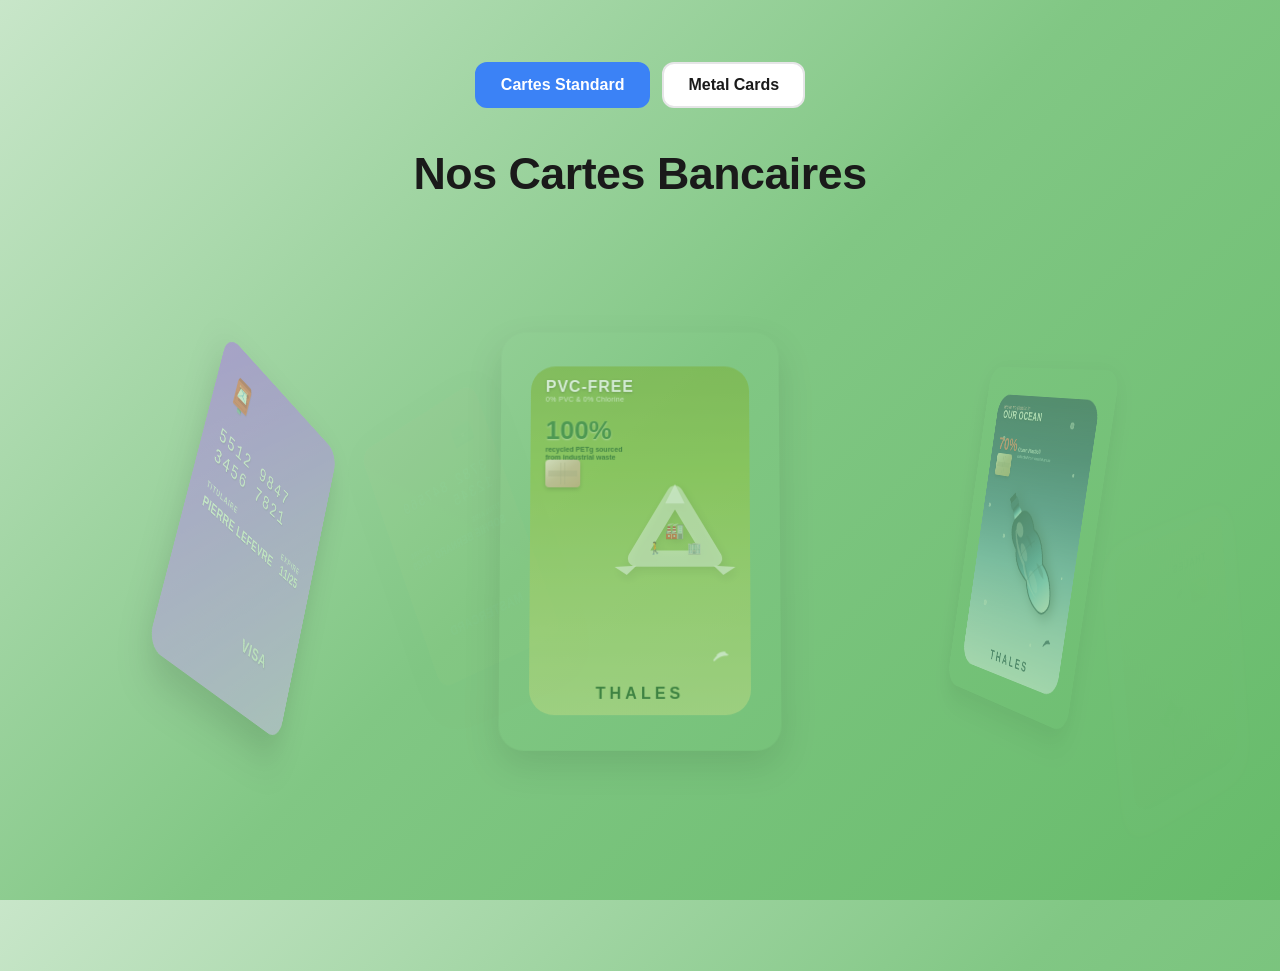
==== commit bc3bd452: "Refactor Wood Card: Update design elements, enhance styling with new wood textures, and improve visu" ====
--- a/index.html
+++ b/index.html
@@ -10,172 +10,192 @@
 <body>
     <!-- Overlay des empreintes digitales pour Biometric Card -->
     <div class="fingerprints-overlay" id="fingerprints-overlay">
-        <div class="fingerprint" style="top: 8%; left: 5%;">
-            <svg viewBox="0 0 100 120" fill="none" xmlns="http://www.w3.org/2000/svg">
+        <!-- Empreinte 1 -->
+        <div class="fingerprint" style="top: 5%; left: 5%;">
+            <svg viewBox="0 0 100 130" fill="none" xmlns="http://www.w3.org/2000/svg">
                 <defs>
                     <linearGradient id="fpGrad1" x1="50%" y1="0%" x2="50%" y2="100%">
-                        <stop offset="0%" stop-color="#00E5FF"/>
-                        <stop offset="100%" stop-color="#536DFE"/>
+                        <stop offset="0%" stop-color="#67E8F9"/>
+                        <stop offset="50%" stop-color="#06B6D4"/>
+                        <stop offset="100%" stop-color="#0E7490"/>
                     </linearGradient>
                 </defs>
-                <!-- Lignes courbes de l'empreinte -->
-                <path d="M50 10 Q75 10 80 35 Q85 60 75 80" stroke="url(#fpGrad1)" stroke-width="4" stroke-linecap="round" fill="none"/>
-                <path d="M50 18 Q68 18 72 38 Q76 58 68 75" stroke="url(#fpGrad1)" stroke-width="4" stroke-linecap="round" fill="none"/>
-                <path d="M50 26 Q62 26 65 42 Q68 58 62 70" stroke="url(#fpGrad1)" stroke-width="4" stroke-linecap="round" fill="none"/>
-                <path d="M50 34 Q56 34 58 46 Q60 58 56 65" stroke="url(#fpGrad1)" stroke-width="4" stroke-linecap="round" fill="none"/>
-                <path d="M50 10 Q25 10 20 35 Q15 60 25 80" stroke="url(#fpGrad1)" stroke-width="4" stroke-linecap="round" fill="none"/>
-                <path d="M50 18 Q32 18 28 38 Q24 58 32 75" stroke="url(#fpGrad1)" stroke-width="4" stroke-linecap="round" fill="none"/>
-                <path d="M50 26 Q38 26 35 42 Q32 58 38 70" stroke="url(#fpGrad1)" stroke-width="4" stroke-linecap="round" fill="none"/>
-                <path d="M50 34 Q44 34 42 46 Q40 58 44 65" stroke="url(#fpGrad1)" stroke-width="4" stroke-linecap="round" fill="none"/>
-                <!-- Chevrons en bas -->
-                <path d="M35 85 L50 95 L65 85" stroke="url(#fpGrad1)" stroke-width="4" stroke-linecap="round" fill="none"/>
-                <path d="M35 95 L50 105 L65 95" stroke="url(#fpGrad1)" stroke-width="4" stroke-linecap="round" fill="none"/>
-                <path d="M35 105 L50 115 L65 105" stroke="url(#fpGrad1)" stroke-width="4" stroke-linecap="round" fill="none"/>
-            </svg>
-        </div>
-        <div class="fingerprint" style="top: 8%; right: 8%;">
-            <svg viewBox="0 0 100 120" fill="none" xmlns="http://www.w3.org/2000/svg">
-                <defs><linearGradient id="fpGrad2" x1="50%" y1="0%" x2="50%" y2="100%"><stop offset="0%" stop-color="#00E5FF"/><stop offset="100%" stop-color="#536DFE"/></linearGradient></defs>
-                <path d="M50 10 Q75 10 80 35 Q85 60 75 80" stroke="url(#fpGrad2)" stroke-width="4" stroke-linecap="round" fill="none"/>
-                <path d="M50 18 Q68 18 72 38 Q76 58 68 75" stroke="url(#fpGrad2)" stroke-width="4" stroke-linecap="round" fill="none"/>
-                <path d="M50 26 Q62 26 65 42 Q68 58 62 70" stroke="url(#fpGrad2)" stroke-width="4" stroke-linecap="round" fill="none"/>
-                <path d="M50 34 Q56 34 58 46 Q60 58 56 65" stroke="url(#fpGrad2)" stroke-width="4" stroke-linecap="round" fill="none"/>
-                <path d="M50 10 Q25 10 20 35 Q15 60 25 80" stroke="url(#fpGrad2)" stroke-width="4" stroke-linecap="round" fill="none"/>
-                <path d="M50 18 Q32 18 28 38 Q24 58 32 75" stroke="url(#fpGrad2)" stroke-width="4" stroke-linecap="round" fill="none"/>
-                <path d="M50 26 Q38 26 35 42 Q32 58 38 70" stroke="url(#fpGrad2)" stroke-width="4" stroke-linecap="round" fill="none"/>
-                <path d="M50 34 Q44 34 42 46 Q40 58 44 65" stroke="url(#fpGrad2)" stroke-width="4" stroke-linecap="round" fill="none"/>
-                <path d="M35 85 L50 95 L65 85" stroke="url(#fpGrad2)" stroke-width="4" stroke-linecap="round" fill="none"/>
-                <path d="M35 95 L50 105 L65 95" stroke="url(#fpGrad2)" stroke-width="4" stroke-linecap="round" fill="none"/>
-                <path d="M35 105 L50 115 L65 105" stroke="url(#fpGrad2)" stroke-width="4" stroke-linecap="round" fill="none"/>
-            </svg>
-        </div>
-        <div class="fingerprint" style="top: 25%; left: 18%;">
-            <svg viewBox="0 0 100 120" fill="none" xmlns="http://www.w3.org/2000/svg">
-                <defs><linearGradient id="fpGrad3" x1="50%" y1="0%" x2="50%" y2="100%"><stop offset="0%" stop-color="#00E5FF"/><stop offset="100%" stop-color="#536DFE"/></linearGradient></defs>
-                <path d="M50 10 Q75 10 80 35 Q85 60 75 80" stroke="url(#fpGrad3)" stroke-width="4" stroke-linecap="round" fill="none"/>
-                <path d="M50 18 Q68 18 72 38 Q76 58 68 75" stroke="url(#fpGrad3)" stroke-width="4" stroke-linecap="round" fill="none"/>
-                <path d="M50 26 Q62 26 65 42 Q68 58 62 70" stroke="url(#fpGrad3)" stroke-width="4" stroke-linecap="round" fill="none"/>
-                <path d="M50 34 Q56 34 58 46 Q60 58 56 65" stroke="url(#fpGrad3)" stroke-width="4" stroke-linecap="round" fill="none"/>
-                <path d="M50 10 Q25 10 20 35 Q15 60 25 80" stroke="url(#fpGrad3)" stroke-width="4" stroke-linecap="round" fill="none"/>
-                <path d="M50 18 Q32 18 28 38 Q24 58 32 75" stroke="url(#fpGrad3)" stroke-width="4" stroke-linecap="round" fill="none"/>
-                <path d="M50 26 Q38 26 35 42 Q32 58 38 70" stroke="url(#fpGrad3)" stroke-width="4" stroke-linecap="round" fill="none"/>
-                <path d="M50 34 Q44 34 42 46 Q40 58 44 65" stroke="url(#fpGrad3)" stroke-width="4" stroke-linecap="round" fill="none"/>
-                <path d="M35 85 L50 95 L65 85" stroke="url(#fpGrad3)" stroke-width="4" stroke-linecap="round" fill="none"/>
-                <path d="M35 95 L50 105 L65 95" stroke="url(#fpGrad3)" stroke-width="4" stroke-linecap="round" fill="none"/>
-                <path d="M35 105 L50 115 L65 105" stroke="url(#fpGrad3)" stroke-width="4" stroke-linecap="round" fill="none"/>
-            </svg>
-        </div>
-        <div class="fingerprint" style="top: 30%; right: 12%;">
-            <svg viewBox="0 0 100 120" fill="none" xmlns="http://www.w3.org/2000/svg">
-                <defs><linearGradient id="fpGrad4" x1="50%" y1="0%" x2="50%" y2="100%"><stop offset="0%" stop-color="#00E5FF"/><stop offset="100%" stop-color="#536DFE"/></linearGradient></defs>
-                <path d="M50 10 Q75 10 80 35 Q85 60 75 80" stroke="url(#fpGrad4)" stroke-width="4" stroke-linecap="round" fill="none"/>
-                <path d="M50 18 Q68 18 72 38 Q76 58 68 75" stroke="url(#fpGrad4)" stroke-width="4" stroke-linecap="round" fill="none"/>
-                <path d="M50 26 Q62 26 65 42 Q68 58 62 70" stroke="url(#fpGrad4)" stroke-width="4" stroke-linecap="round" fill="none"/>
-                <path d="M50 34 Q56 34 58 46 Q60 58 56 65" stroke="url(#fpGrad4)" stroke-width="4" stroke-linecap="round" fill="none"/>
-                <path d="M50 10 Q25 10 20 35 Q15 60 25 80" stroke="url(#fpGrad4)" stroke-width="4" stroke-linecap="round" fill="none"/>
-                <path d="M50 18 Q32 18 28 38 Q24 58 32 75" stroke="url(#fpGrad4)" stroke-width="4" stroke-linecap="round" fill="none"/>
-                <path d="M50 26 Q38 26 35 42 Q32 58 38 70" stroke="url(#fpGrad4)" stroke-width="4" stroke-linecap="round" fill="none"/>
-                <path d="M50 34 Q44 34 42 46 Q40 58 44 65" stroke="url(#fpGrad4)" stroke-width="4" stroke-linecap="round" fill="none"/>
-                <path d="M35 85 L50 95 L65 85" stroke="url(#fpGrad4)" stroke-width="4" stroke-linecap="round" fill="none"/>
-                <path d="M35 95 L50 105 L65 95" stroke="url(#fpGrad4)" stroke-width="4" stroke-linecap="round" fill="none"/>
-                <path d="M35 105 L50 115 L65 105" stroke="url(#fpGrad4)" stroke-width="4" stroke-linecap="round" fill="none"/>
-            </svg>
-        </div>
-        <div class="fingerprint" style="top: 50%; left: 3%;">
-            <svg viewBox="0 0 100 120" fill="none" xmlns="http://www.w3.org/2000/svg">
-                <defs><linearGradient id="fpGrad5" x1="50%" y1="0%" x2="50%" y2="100%"><stop offset="0%" stop-color="#00E5FF"/><stop offset="100%" stop-color="#536DFE"/></linearGradient></defs>
-                <path d="M50 10 Q75 10 80 35 Q85 60 75 80" stroke="url(#fpGrad5)" stroke-width="4" stroke-linecap="round" fill="none"/>
-                <path d="M50 18 Q68 18 72 38 Q76 58 68 75" stroke="url(#fpGrad5)" stroke-width="4" stroke-linecap="round" fill="none"/>
-                <path d="M50 26 Q62 26 65 42 Q68 58 62 70" stroke="url(#fpGrad5)" stroke-width="4" stroke-linecap="round" fill="none"/>
-                <path d="M50 34 Q56 34 58 46 Q60 58 56 65" stroke="url(#fpGrad5)" stroke-width="4" stroke-linecap="round" fill="none"/>
-                <path d="M50 10 Q25 10 20 35 Q15 60 25 80" stroke="url(#fpGrad5)" stroke-width="4" stroke-linecap="round" fill="none"/>
-                <path d="M50 18 Q32 18 28 38 Q24 58 32 75" stroke="url(#fpGrad5)" stroke-width="4" stroke-linecap="round" fill="none"/>
-                <path d="M50 26 Q38 26 35 42 Q32 58 38 70" stroke="url(#fpGrad5)" stroke-width="4" stroke-linecap="round" fill="none"/>
-                <path d="M50 34 Q44 34 42 46 Q40 58 44 65" stroke="url(#fpGrad5)" stroke-width="4" stroke-linecap="round" fill="none"/>
-                <path d="M35 85 L50 95 L65 85" stroke="url(#fpGrad5)" stroke-width="4" stroke-linecap="round" fill="none"/>
-                <path d="M35 95 L50 105 L65 95" stroke="url(#fpGrad5)" stroke-width="4" stroke-linecap="round" fill="none"/>
-                <path d="M35 105 L50 115 L65 105" stroke="url(#fpGrad5)" stroke-width="4" stroke-linecap="round" fill="none"/>
-            </svg>
-        </div>
-        <div class="fingerprint" style="top: 55%; right: 5%;">
-            <svg viewBox="0 0 100 120" fill="none" xmlns="http://www.w3.org/2000/svg">
-                <defs><linearGradient id="fpGrad6" x1="50%" y1="0%" x2="50%" y2="100%"><stop offset="0%" stop-color="#00E5FF"/><stop offset="100%" stop-color="#536DFE"/></linearGradient></defs>
-                <path d="M50 10 Q75 10 80 35 Q85 60 75 80" stroke="url(#fpGrad6)" stroke-width="4" stroke-linecap="round" fill="none"/>
-                <path d="M50 18 Q68 18 72 38 Q76 58 68 75" stroke="url(#fpGrad6)" stroke-width="4" stroke-linecap="round" fill="none"/>
-                <path d="M50 26 Q62 26 65 42 Q68 58 62 70" stroke="url(#fpGrad6)" stroke-width="4" stroke-linecap="round" fill="none"/>
-                <path d="M50 34 Q56 34 58 46 Q60 58 56 65" stroke="url(#fpGrad6)" stroke-width="4" stroke-linecap="round" fill="none"/>
-                <path d="M50 10 Q25 10 20 35 Q15 60 25 80" stroke="url(#fpGrad6)" stroke-width="4" stroke-linecap="round" fill="none"/>
-                <path d="M50 18 Q32 18 28 38 Q24 58 32 75" stroke="url(#fpGrad6)" stroke-width="4" stroke-linecap="round" fill="none"/>
-                <path d="M50 26 Q38 26 35 42 Q32 58 38 70" stroke="url(#fpGrad6)" stroke-width="4" stroke-linecap="round" fill="none"/>
-                <path d="M50 34 Q44 34 42 46 Q40 58 44 65" stroke="url(#fpGrad6)" stroke-width="4" stroke-linecap="round" fill="none"/>
-                <path d="M35 85 L50 95 L65 85" stroke="url(#fpGrad6)" stroke-width="4" stroke-linecap="round" fill="none"/>
-                <path d="M35 95 L50 105 L65 95" stroke="url(#fpGrad6)" stroke-width="4" stroke-linecap="round" fill="none"/>
-                <path d="M35 105 L50 115 L65 105" stroke="url(#fpGrad6)" stroke-width="4" stroke-linecap="round" fill="none"/>
-            </svg>
-        </div>
-        <div class="fingerprint" style="top: 70%; left: 12%;">
-            <svg viewBox="0 0 100 120" fill="none" xmlns="http://www.w3.org/2000/svg">
-                <defs><linearGradient id="fpGrad7" x1="50%" y1="0%" x2="50%" y2="100%"><stop offset="0%" stop-color="#00E5FF"/><stop offset="100%" stop-color="#536DFE"/></linearGradient></defs>
-                <path d="M50 10 Q75 10 80 35 Q85 60 75 80" stroke="url(#fpGrad7)" stroke-width="4" stroke-linecap="round" fill="none"/>
-                <path d="M50 18 Q68 18 72 38 Q76 58 68 75" stroke="url(#fpGrad7)" stroke-width="4" stroke-linecap="round" fill="none"/>
-                <path d="M50 26 Q62 26 65 42 Q68 58 62 70" stroke="url(#fpGrad7)" stroke-width="4" stroke-linecap="round" fill="none"/>
-                <path d="M50 34 Q56 34 58 46 Q60 58 56 65" stroke="url(#fpGrad7)" stroke-width="4" stroke-linecap="round" fill="none"/>
-                <path d="M50 10 Q25 10 20 35 Q15 60 25 80" stroke="url(#fpGrad7)" stroke-width="4" stroke-linecap="round" fill="none"/>
-                <path d="M50 18 Q32 18 28 38 Q24 58 32 75" stroke="url(#fpGrad7)" stroke-width="4" stroke-linecap="round" fill="none"/>
-                <path d="M50 26 Q38 26 35 42 Q32 58 38 70" stroke="url(#fpGrad7)" stroke-width="4" stroke-linecap="round" fill="none"/>
-                <path d="M50 34 Q44 34 42 46 Q40 58 44 65" stroke="url(#fpGrad7)" stroke-width="4" stroke-linecap="round" fill="none"/>
-                <path d="M35 85 L50 95 L65 85" stroke="url(#fpGrad7)" stroke-width="4" stroke-linecap="round" fill="none"/>
-                <path d="M35 95 L50 105 L65 95" stroke="url(#fpGrad7)" stroke-width="4" stroke-linecap="round" fill="none"/>
-                <path d="M35 105 L50 115 L65 105" stroke="url(#fpGrad7)" stroke-width="4" stroke-linecap="round" fill="none"/>
-            </svg>
-        </div>
-        <div class="fingerprint" style="top: 75%; right: 15%;">
-            <svg viewBox="0 0 100 120" fill="none" xmlns="http://www.w3.org/2000/svg">
-                <defs><linearGradient id="fpGrad8" x1="50%" y1="0%" x2="50%" y2="100%"><stop offset="0%" stop-color="#00E5FF"/><stop offset="100%" stop-color="#536DFE"/></linearGradient></defs>
-                <path d="M50 10 Q75 10 80 35 Q85 60 75 80" stroke="url(#fpGrad8)" stroke-width="4" stroke-linecap="round" fill="none"/>
-                <path d="M50 18 Q68 18 72 38 Q76 58 68 75" stroke="url(#fpGrad8)" stroke-width="4" stroke-linecap="round" fill="none"/>
-                <path d="M50 26 Q62 26 65 42 Q68 58 62 70" stroke="url(#fpGrad8)" stroke-width="4" stroke-linecap="round" fill="none"/>
-                <path d="M50 34 Q56 34 58 46 Q60 58 56 65" stroke="url(#fpGrad8)" stroke-width="4" stroke-linecap="round" fill="none"/>
-                <path d="M50 10 Q25 10 20 35 Q15 60 25 80" stroke="url(#fpGrad8)" stroke-width="4" stroke-linecap="round" fill="none"/>
-                <path d="M50 18 Q32 18 28 38 Q24 58 32 75" stroke="url(#fpGrad8)" stroke-width="4" stroke-linecap="round" fill="none"/>
-                <path d="M50 26 Q38 26 35 42 Q32 58 38 70" stroke="url(#fpGrad8)" stroke-width="4" stroke-linecap="round" fill="none"/>
-                <path d="M50 34 Q44 34 42 46 Q40 58 44 65" stroke="url(#fpGrad8)" stroke-width="4" stroke-linecap="round" fill="none"/>
-                <path d="M35 85 L50 95 L65 85" stroke="url(#fpGrad8)" stroke-width="4" stroke-linecap="round" fill="none"/>
-                <path d="M35 95 L50 105 L65 95" stroke="url(#fpGrad8)" stroke-width="4" stroke-linecap="round" fill="none"/>
-                <path d="M35 105 L50 115 L65 105" stroke="url(#fpGrad8)" stroke-width="4" stroke-linecap="round" fill="none"/>
-            </svg>
-        </div>
-        <div class="fingerprint" style="top: 88%; left: 8%;">
-            <svg viewBox="0 0 100 120" fill="none" xmlns="http://www.w3.org/2000/svg">
-                <defs><linearGradient id="fpGrad9" x1="50%" y1="0%" x2="50%" y2="100%"><stop offset="0%" stop-color="#00E5FF"/><stop offset="100%" stop-color="#536DFE"/></linearGradient></defs>
-                <path d="M50 10 Q75 10 80 35 Q85 60 75 80" stroke="url(#fpGrad9)" stroke-width="4" stroke-linecap="round" fill="none"/>
-                <path d="M50 18 Q68 18 72 38 Q76 58 68 75" stroke="url(#fpGrad9)" stroke-width="4" stroke-linecap="round" fill="none"/>
-                <path d="M50 26 Q62 26 65 42 Q68 58 62 70" stroke="url(#fpGrad9)" stroke-width="4" stroke-linecap="round" fill="none"/>
-                <path d="M50 34 Q56 34 58 46 Q60 58 56 65" stroke="url(#fpGrad9)" stroke-width="4" stroke-linecap="round" fill="none"/>
-                <path d="M50 10 Q25 10 20 35 Q15 60 25 80" stroke="url(#fpGrad9)" stroke-width="4" stroke-linecap="round" fill="none"/>
-                <path d="M50 18 Q32 18 28 38 Q24 58 32 75" stroke="url(#fpGrad9)" stroke-width="4" stroke-linecap="round" fill="none"/>
-                <path d="M50 26 Q38 26 35 42 Q32 58 38 70" stroke="url(#fpGrad9)" stroke-width="4" stroke-linecap="round" fill="none"/>
-                <path d="M50 34 Q44 34 42 46 Q40 58 44 65" stroke="url(#fpGrad9)" stroke-width="4" stroke-linecap="round" fill="none"/>
-                <path d="M35 85 L50 95 L65 85" stroke="url(#fpGrad9)" stroke-width="4" stroke-linecap="round" fill="none"/>
-                <path d="M35 95 L50 105 L65 95" stroke="url(#fpGrad9)" stroke-width="4" stroke-linecap="round" fill="none"/>
-                <path d="M35 105 L50 115 L65 105" stroke="url(#fpGrad9)" stroke-width="4" stroke-linecap="round" fill="none"/>
-            </svg>
-        </div>
-        <div class="fingerprint" style="top: 90%; right: 6%;">
-            <svg viewBox="0 0 100 120" fill="none" xmlns="http://www.w3.org/2000/svg">
-                <defs><linearGradient id="fpGrad10" x1="50%" y1="0%" x2="50%" y2="100%"><stop offset="0%" stop-color="#00E5FF"/><stop offset="100%" stop-color="#536DFE"/></linearGradient></defs>
-                <path d="M50 10 Q75 10 80 35 Q85 60 75 80" stroke="url(#fpGrad10)" stroke-width="4" stroke-linecap="round" fill="none"/>
-                <path d="M50 18 Q68 18 72 38 Q76 58 68 75" stroke="url(#fpGrad10)" stroke-width="4" stroke-linecap="round" fill="none"/>
-                <path d="M50 26 Q62 26 65 42 Q68 58 62 70" stroke="url(#fpGrad10)" stroke-width="4" stroke-linecap="round" fill="none"/>
-                <path d="M50 34 Q56 34 58 46 Q60 58 56 65" stroke="url(#fpGrad10)" stroke-width="4" stroke-linecap="round" fill="none"/>
-                <path d="M50 10 Q25 10 20 35 Q15 60 25 80" stroke="url(#fpGrad10)" stroke-width="4" stroke-linecap="round" fill="none"/>
-                <path d="M50 18 Q32 18 28 38 Q24 58 32 75" stroke="url(#fpGrad10)" stroke-width="4" stroke-linecap="round" fill="none"/>
-                <path d="M50 26 Q38 26 35 42 Q32 58 38 70" stroke="url(#fpGrad10)" stroke-width="4" stroke-linecap="round" fill="none"/>
-                <path d="M50 34 Q44 34 42 46 Q40 58 44 65" stroke="url(#fpGrad10)" stroke-width="4" stroke-linecap="round" fill="none"/>
-                <path d="M35 85 L50 95 L65 85" stroke="url(#fpGrad10)" stroke-width="4" stroke-linecap="round" fill="none"/>
-                <path d="M35 95 L50 105 L65 95" stroke="url(#fpGrad10)" stroke-width="4" stroke-linecap="round" fill="none"/>
-                <path d="M35 105 L50 115 L65 105" stroke="url(#fpGrad10)" stroke-width="4" stroke-linecap="round" fill="none"/>
-            </svg>
+                <g fill="none" stroke="url(#fpGrad1)" stroke-width="2.5" stroke-linecap="round">
+                    <path d="M50,8 C75,8 88,28 88,55 C88,82 78,100 65,115"/>
+                    <path d="M50,8 C25,8 12,28 12,55 C12,82 22,100 35,115"/>
+                    <path d="M50,18 C70,18 80,35 80,58 C80,81 72,95 62,108"/>
+                    <path d="M50,18 C30,18 20,35 20,58 C20,81 28,95 38,108"/>
+                    <path d="M50,28 C65,28 72,42 72,62 C72,82 66,93 58,102"/>
+                    <path d="M50,28 C35,28 28,42 28,62 C28,82 34,93 42,102"/>
+                    <path d="M50,38 C60,38 65,50 65,66 C65,82 60,90 54,96"/>
+                    <path d="M50,38 C40,38 35,50 35,66 C35,82 40,90 46,96"/>
+                    <path d="M50,48 C56,48 60,57 60,70 C60,83 56,88 52,92"/>
+                    <path d="M50,48 C44,48 40,57 40,70 C40,83 44,88 48,92"/>
+                    <ellipse cx="50" cy="75" rx="6" ry="10"/>
+                </g>
+            </svg>
+            <div class="fingerprint-scan-line"></div>
+            <svg class="fingerprint-reflect" viewBox="0 0 100 130" fill="none">
+                <g fill="none" stroke="rgba(6,182,212,0.3)" stroke-width="2.5" stroke-linecap="round">
+                    <path d="M50,8 C75,8 88,28 88,55 C88,82 78,100 65,115"/>
+                    <path d="M50,8 C25,8 12,28 12,55 C12,82 22,100 35,115"/>
+                    <path d="M50,18 C70,18 80,35 80,58 C80,81 72,95 62,108"/>
+                    <path d="M50,18 C30,18 20,35 20,58 C20,81 28,95 38,108"/>
+                </g>
+            </svg>
+        </div>
+        
+        <!-- Empreinte 2 -->
+        <div class="fingerprint" style="top: 5%; right: 8%;">
+            <svg viewBox="0 0 100 130" fill="none" xmlns="http://www.w3.org/2000/svg">
+                <defs><linearGradient id="fpGrad2" x1="50%" y1="0%" x2="50%" y2="100%"><stop offset="0%" stop-color="#67E8F9"/><stop offset="50%" stop-color="#06B6D4"/><stop offset="100%" stop-color="#0E7490"/></linearGradient></defs>
+                <g fill="none" stroke="url(#fpGrad2)" stroke-width="2.5" stroke-linecap="round">
+                    <path d="M50,8 C75,8 88,28 88,55 C88,82 78,100 65,115"/><path d="M50,8 C25,8 12,28 12,55 C12,82 22,100 35,115"/>
+                    <path d="M50,18 C70,18 80,35 80,58 C80,81 72,95 62,108"/><path d="M50,18 C30,18 20,35 20,58 C20,81 28,95 38,108"/>
+                    <path d="M50,28 C65,28 72,42 72,62 C72,82 66,93 58,102"/><path d="M50,28 C35,28 28,42 28,62 C28,82 34,93 42,102"/>
+                    <path d="M50,38 C60,38 65,50 65,66 C65,82 60,90 54,96"/><path d="M50,38 C40,38 35,50 35,66 C35,82 40,90 46,96"/>
+                    <path d="M50,48 C56,48 60,57 60,70 C60,83 56,88 52,92"/><path d="M50,48 C44,48 40,57 40,70 C40,83 44,88 48,92"/>
+                    <ellipse cx="50" cy="75" rx="6" ry="10"/>
+                </g>
+            </svg>
+            <div class="fingerprint-scan-line"></div>
+            <svg class="fingerprint-reflect" viewBox="0 0 100 130" fill="none"><g fill="none" stroke="rgba(6,182,212,0.3)" stroke-width="2.5" stroke-linecap="round"><path d="M50,8 C75,8 88,28 88,55 C88,82 78,100 65,115"/><path d="M50,8 C25,8 12,28 12,55 C12,82 22,100 35,115"/></g></svg>
+        </div>
+        
+        <!-- Empreinte 3 -->
+        <div class="fingerprint" style="top: 22%; left: 15%;">
+            <svg viewBox="0 0 100 130" fill="none" xmlns="http://www.w3.org/2000/svg">
+                <defs><linearGradient id="fpGrad3" x1="50%" y1="0%" x2="50%" y2="100%"><stop offset="0%" stop-color="#67E8F9"/><stop offset="50%" stop-color="#06B6D4"/><stop offset="100%" stop-color="#0E7490"/></linearGradient></defs>
+                <g fill="none" stroke="url(#fpGrad3)" stroke-width="2.5" stroke-linecap="round">
+                    <path d="M50,8 C75,8 88,28 88,55 C88,82 78,100 65,115"/><path d="M50,8 C25,8 12,28 12,55 C12,82 22,100 35,115"/>
+                    <path d="M50,18 C70,18 80,35 80,58 C80,81 72,95 62,108"/><path d="M50,18 C30,18 20,35 20,58 C20,81 28,95 38,108"/>
+                    <path d="M50,28 C65,28 72,42 72,62 C72,82 66,93 58,102"/><path d="M50,28 C35,28 28,42 28,62 C28,82 34,93 42,102"/>
+                    <path d="M50,38 C60,38 65,50 65,66 C65,82 60,90 54,96"/><path d="M50,38 C40,38 35,50 35,66 C35,82 40,90 46,96"/>
+                    <path d="M50,48 C56,48 60,57 60,70 C60,83 56,88 52,92"/><path d="M50,48 C44,48 40,57 40,70 C40,83 44,88 48,92"/>
+                    <ellipse cx="50" cy="75" rx="6" ry="10"/>
+                </g>
+            </svg>
+            <div class="fingerprint-scan-line"></div>
+            <svg class="fingerprint-reflect" viewBox="0 0 100 130" fill="none"><g fill="none" stroke="rgba(6,182,212,0.3)" stroke-width="2.5" stroke-linecap="round"><path d="M50,8 C75,8 88,28 88,55 C88,82 78,100 65,115"/><path d="M50,8 C25,8 12,28 12,55 C12,82 22,100 35,115"/></g></svg>
+        </div>
+        
+        <!-- Empreinte 4 -->
+        <div class="fingerprint" style="top: 28%; right: 10%;">
+            <svg viewBox="0 0 100 130" fill="none" xmlns="http://www.w3.org/2000/svg">
+                <defs><linearGradient id="fpGrad4" x1="50%" y1="0%" x2="50%" y2="100%"><stop offset="0%" stop-color="#67E8F9"/><stop offset="50%" stop-color="#06B6D4"/><stop offset="100%" stop-color="#0E7490"/></linearGradient></defs>
+                <g fill="none" stroke="url(#fpGrad4)" stroke-width="2.5" stroke-linecap="round">
+                    <path d="M50,8 C75,8 88,28 88,55 C88,82 78,100 65,115"/><path d="M50,8 C25,8 12,28 12,55 C12,82 22,100 35,115"/>
+                    <path d="M50,18 C70,18 80,35 80,58 C80,81 72,95 62,108"/><path d="M50,18 C30,18 20,35 20,58 C20,81 28,95 38,108"/>
+                    <path d="M50,28 C65,28 72,42 72,62 C72,82 66,93 58,102"/><path d="M50,28 C35,28 28,42 28,62 C28,82 34,93 42,102"/>
+                    <path d="M50,38 C60,38 65,50 65,66 C65,82 60,90 54,96"/><path d="M50,38 C40,38 35,50 35,66 C35,82 40,90 46,96"/>
+                    <path d="M50,48 C56,48 60,57 60,70 C60,83 56,88 52,92"/><path d="M50,48 C44,48 40,57 40,70 C40,83 44,88 48,92"/>
+                    <ellipse cx="50" cy="75" rx="6" ry="10"/>
+                </g>
+            </svg>
+            <div class="fingerprint-scan-line"></div>
+            <svg class="fingerprint-reflect" viewBox="0 0 100 130" fill="none"><g fill="none" stroke="rgba(6,182,212,0.3)" stroke-width="2.5" stroke-linecap="round"><path d="M50,8 C75,8 88,28 88,55 C88,82 78,100 65,115"/><path d="M50,8 C25,8 12,28 12,55 C12,82 22,100 35,115"/></g></svg>
+        </div>
+        
+        <!-- Empreinte 5 -->
+        <div class="fingerprint" style="top: 45%; left: 3%;">
+            <svg viewBox="0 0 100 130" fill="none" xmlns="http://www.w3.org/2000/svg">
+                <defs><linearGradient id="fpGrad5" x1="50%" y1="0%" x2="50%" y2="100%"><stop offset="0%" stop-color="#67E8F9"/><stop offset="50%" stop-color="#06B6D4"/><stop offset="100%" stop-color="#0E7490"/></linearGradient></defs>
+                <g fill="none" stroke="url(#fpGrad5)" stroke-width="2.5" stroke-linecap="round">
+                    <path d="M50,8 C75,8 88,28 88,55 C88,82 78,100 65,115"/><path d="M50,8 C25,8 12,28 12,55 C12,82 22,100 35,115"/>
+                    <path d="M50,18 C70,18 80,35 80,58 C80,81 72,95 62,108"/><path d="M50,18 C30,18 20,35 20,58 C20,81 28,95 38,108"/>
+                    <path d="M50,28 C65,28 72,42 72,62 C72,82 66,93 58,102"/><path d="M50,28 C35,28 28,42 28,62 C28,82 34,93 42,102"/>
+                    <path d="M50,38 C60,38 65,50 65,66 C65,82 60,90 54,96"/><path d="M50,38 C40,38 35,50 35,66 C35,82 40,90 46,96"/>
+                    <path d="M50,48 C56,48 60,57 60,70 C60,83 56,88 52,92"/><path d="M50,48 C44,48 40,57 40,70 C40,83 44,88 48,92"/>
+                    <ellipse cx="50" cy="75" rx="6" ry="10"/>
+                </g>
+            </svg>
+            <div class="fingerprint-scan-line"></div>
+            <svg class="fingerprint-reflect" viewBox="0 0 100 130" fill="none"><g fill="none" stroke="rgba(6,182,212,0.3)" stroke-width="2.5" stroke-linecap="round"><path d="M50,8 C75,8 88,28 88,55 C88,82 78,100 65,115"/><path d="M50,8 C25,8 12,28 12,55 C12,82 22,100 35,115"/></g></svg>
+        </div>
+        
+        <!-- Empreinte 6 -->
+        <div class="fingerprint" style="top: 50%; right: 5%;">
+            <svg viewBox="0 0 100 130" fill="none" xmlns="http://www.w3.org/2000/svg">
+                <defs><linearGradient id="fpGrad6" x1="50%" y1="0%" x2="50%" y2="100%"><stop offset="0%" stop-color="#67E8F9"/><stop offset="50%" stop-color="#06B6D4"/><stop offset="100%" stop-color="#0E7490"/></linearGradient></defs>
+                <g fill="none" stroke="url(#fpGrad6)" stroke-width="2.5" stroke-linecap="round">
+                    <path d="M50,8 C75,8 88,28 88,55 C88,82 78,100 65,115"/><path d="M50,8 C25,8 12,28 12,55 C12,82 22,100 35,115"/>
+                    <path d="M50,18 C70,18 80,35 80,58 C80,81 72,95 62,108"/><path d="M50,18 C30,18 20,35 20,58 C20,81 28,95 38,108"/>
+                    <path d="M50,28 C65,28 72,42 72,62 C72,82 66,93 58,102"/><path d="M50,28 C35,28 28,42 28,62 C28,82 34,93 42,102"/>
+                    <path d="M50,38 C60,38 65,50 65,66 C65,82 60,90 54,96"/><path d="M50,38 C40,38 35,50 35,66 C35,82 40,90 46,96"/>
+                    <path d="M50,48 C56,48 60,57 60,70 C60,83 56,88 52,92"/><path d="M50,48 C44,48 40,57 40,70 C40,83 44,88 48,92"/>
+                    <ellipse cx="50" cy="75" rx="6" ry="10"/>
+                </g>
+            </svg>
+            <div class="fingerprint-scan-line"></div>
+            <svg class="fingerprint-reflect" viewBox="0 0 100 130" fill="none"><g fill="none" stroke="rgba(6,182,212,0.3)" stroke-width="2.5" stroke-linecap="round"><path d="M50,8 C75,8 88,28 88,55 C88,82 78,100 65,115"/><path d="M50,8 C25,8 12,28 12,55 C12,82 22,100 35,115"/></g></svg>
+        </div>
+        
+        <!-- Empreinte 7 -->
+        <div class="fingerprint" style="top: 65%; left: 12%;">
+            <svg viewBox="0 0 100 130" fill="none" xmlns="http://www.w3.org/2000/svg">
+                <defs><linearGradient id="fpGrad7" x1="50%" y1="0%" x2="50%" y2="100%"><stop offset="0%" stop-color="#67E8F9"/><stop offset="50%" stop-color="#06B6D4"/><stop offset="100%" stop-color="#0E7490"/></linearGradient></defs>
+                <g fill="none" stroke="url(#fpGrad7)" stroke-width="2.5" stroke-linecap="round">
+                    <path d="M50,8 C75,8 88,28 88,55 C88,82 78,100 65,115"/><path d="M50,8 C25,8 12,28 12,55 C12,82 22,100 35,115"/>
+                    <path d="M50,18 C70,18 80,35 80,58 C80,81 72,95 62,108"/><path d="M50,18 C30,18 20,35 20,58 C20,81 28,95 38,108"/>
+                    <path d="M50,28 C65,28 72,42 72,62 C72,82 66,93 58,102"/><path d="M50,28 C35,28 28,42 28,62 C28,82 34,93 42,102"/>
+                    <path d="M50,38 C60,38 65,50 65,66 C65,82 60,90 54,96"/><path d="M50,38 C40,38 35,50 35,66 C35,82 40,90 46,96"/>
+                    <path d="M50,48 C56,48 60,57 60,70 C60,83 56,88 52,92"/><path d="M50,48 C44,48 40,57 40,70 C40,83 44,88 48,92"/>
+                    <ellipse cx="50" cy="75" rx="6" ry="10"/>
+                </g>
+            </svg>
+            <div class="fingerprint-scan-line"></div>
+            <svg class="fingerprint-reflect" viewBox="0 0 100 130" fill="none"><g fill="none" stroke="rgba(6,182,212,0.3)" stroke-width="2.5" stroke-linecap="round"><path d="M50,8 C75,8 88,28 88,55 C88,82 78,100 65,115"/><path d="M50,8 C25,8 12,28 12,55 C12,82 22,100 35,115"/></g></svg>
+        </div>
+        
+        <!-- Empreinte 8 -->
+        <div class="fingerprint" style="top: 70%; right: 12%;">
+            <svg viewBox="0 0 100 130" fill="none" xmlns="http://www.w3.org/2000/svg">
+                <defs><linearGradient id="fpGrad8" x1="50%" y1="0%" x2="50%" y2="100%"><stop offset="0%" stop-color="#67E8F9"/><stop offset="50%" stop-color="#06B6D4"/><stop offset="100%" stop-color="#0E7490"/></linearGradient></defs>
+                <g fill="none" stroke="url(#fpGrad8)" stroke-width="2.5" stroke-linecap="round">
+                    <path d="M50,8 C75,8 88,28 88,55 C88,82 78,100 65,115"/><path d="M50,8 C25,8 12,28 12,55 C12,82 22,100 35,115"/>
+                    <path d="M50,18 C70,18 80,35 80,58 C80,81 72,95 62,108"/><path d="M50,18 C30,18 20,35 20,58 C20,81 28,95 38,108"/>
+                    <path d="M50,28 C65,28 72,42 72,62 C72,82 66,93 58,102"/><path d="M50,28 C35,28 28,42 28,62 C28,82 34,93 42,102"/>
+                    <path d="M50,38 C60,38 65,50 65,66 C65,82 60,90 54,96"/><path d="M50,38 C40,38 35,50 35,66 C35,82 40,90 46,96"/>
+                    <path d="M50,48 C56,48 60,57 60,70 C60,83 56,88 52,92"/><path d="M50,48 C44,48 40,57 40,70 C40,83 44,88 48,92"/>
+                    <ellipse cx="50" cy="75" rx="6" ry="10"/>
+                </g>
+            </svg>
+            <div class="fingerprint-scan-line"></div>
+            <svg class="fingerprint-reflect" viewBox="0 0 100 130" fill="none"><g fill="none" stroke="rgba(6,182,212,0.3)" stroke-width="2.5" stroke-linecap="round"><path d="M50,8 C75,8 88,28 88,55 C88,82 78,100 65,115"/><path d="M50,8 C25,8 12,28 12,55 C12,82 22,100 35,115"/></g></svg>
+        </div>
+        
+        <!-- Empreinte 9 -->
+        <div class="fingerprint" style="top: 82%; left: 6%;">
+            <svg viewBox="0 0 100 130" fill="none" xmlns="http://www.w3.org/2000/svg">
+                <defs><linearGradient id="fpGrad9" x1="50%" y1="0%" x2="50%" y2="100%"><stop offset="0%" stop-color="#67E8F9"/><stop offset="50%" stop-color="#06B6D4"/><stop offset="100%" stop-color="#0E7490"/></linearGradient></defs>
+                <g fill="none" stroke="url(#fpGrad9)" stroke-width="2.5" stroke-linecap="round">
+                    <path d="M50,8 C75,8 88,28 88,55 C88,82 78,100 65,115"/><path d="M50,8 C25,8 12,28 12,55 C12,82 22,100 35,115"/>
+                    <path d="M50,18 C70,18 80,35 80,58 C80,81 72,95 62,108"/><path d="M50,18 C30,18 20,35 20,58 C20,81 28,95 38,108"/>
+                    <path d="M50,28 C65,28 72,42 72,62 C72,82 66,93 58,102"/><path d="M50,28 C35,28 28,42 28,62 C28,82 34,93 42,102"/>
+                    <path d="M50,38 C60,38 65,50 65,66 C65,82 60,90 54,96"/><path d="M50,38 C40,38 35,50 35,66 C35,82 40,90 46,96"/>
+                    <path d="M50,48 C56,48 60,57 60,70 C60,83 56,88 52,92"/><path d="M50,48 C44,48 40,57 40,70 C40,83 44,88 48,92"/>
+                    <ellipse cx="50" cy="75" rx="6" ry="10"/>
+                </g>
+            </svg>
+            <div class="fingerprint-scan-line"></div>
+            <svg class="fingerprint-reflect" viewBox="0 0 100 130" fill="none"><g fill="none" stroke="rgba(6,182,212,0.3)" stroke-width="2.5" stroke-linecap="round"><path d="M50,8 C75,8 88,28 88,55 C88,82 78,100 65,115"/><path d="M50,8 C25,8 12,28 12,55 C12,82 22,100 35,115"/></g></svg>
+        </div>
+        
+        <!-- Empreinte 10 -->
+        <div class="fingerprint" style="top: 85%; right: 5%;">
+            <svg viewBox="0 0 100 130" fill="none" xmlns="http://www.w3.org/2000/svg">
+                <defs><linearGradient id="fpGrad10" x1="50%" y1="0%" x2="50%" y2="100%"><stop offset="0%" stop-color="#67E8F9"/><stop offset="50%" stop-color="#06B6D4"/><stop offset="100%" stop-color="#0E7490"/></linearGradient></defs>
+                <g fill="none" stroke="url(#fpGrad10)" stroke-width="2.5" stroke-linecap="round">
+                    <path d="M50,8 C75,8 88,28 88,55 C88,82 78,100 65,115"/><path d="M50,8 C25,8 12,28 12,55 C12,82 22,100 35,115"/>
+                    <path d="M50,18 C70,18 80,35 80,58 C80,81 72,95 62,108"/><path d="M50,18 C30,18 20,35 20,58 C20,81 28,95 38,108"/>
+                    <path d="M50,28 C65,28 72,42 72,62 C72,82 66,93 58,102"/><path d="M50,28 C35,28 28,42 28,62 C28,82 34,93 42,102"/>
+                    <path d="M50,38 C60,38 65,50 65,66 C65,82 60,90 54,96"/><path d="M50,38 C40,38 35,50 35,66 C35,82 40,90 46,96"/>
+                    <path d="M50,48 C56,48 60,57 60,70 C60,83 56,88 52,92"/><path d="M50,48 C44,48 40,57 40,70 C40,83 44,88 48,92"/>
+                    <ellipse cx="50" cy="75" rx="6" ry="10"/>
+                </g>
+            </svg>
+            <div class="fingerprint-scan-line"></div>
+            <svg class="fingerprint-reflect" viewBox="0 0 100 130" fill="none"><g fill="none" stroke="rgba(6,182,212,0.3)" stroke-width="2.5" stroke-linecap="round"><path d="M50,8 C75,8 88,28 88,55 C88,82 78,100 65,115"/><path d="M50,8 C25,8 12,28 12,55 C12,82 22,100 35,115"/></g></svg>
         </div>
     </div>
     
@@ -404,32 +424,65 @@
                         </div>
                     </div>
 
-                    <!-- Carte 3 - Revolut -->
+                    <!-- Carte 3 - Wood Card -->
                     <div class="bank-card card-revolut" data-index="2">
                         <div class="card-flipper">
                             <div class="card-front">
-                                <div class="card-content">
-                                    <div class="card-logo">⚡</div>
-                                    <div class="card-chip"></div>
-                                    <div class="card-number">4892 1765 3847 2934</div>
-                                    <div class="card-footer">
-                                        <div class="card-holder">
-                                            <span class="label">TITULAIRE</span>
-                                            <span class="name">MARIE DUPONT</span>
-                                        </div>
-                                        <div class="card-expiry">
-                                            <span class="label">EXPIRE</span>
-                                            <span class="date">09/27</span>
-                                        </div>
-                                    </div>
-                                </div>
-                                <div class="card-brand">MASTERCARD</div>
+                                <div class="card-content wood-card-design">
+                                    <!-- Logo THALES -->
+                                    <div class="wood-thales-logo">THALES</div>
+                                    
+                                    <!-- Puce dorée -->
+                                    <div class="wood-chip"></div>
+                                    
+                                    <!-- Icône contactless -->
+                                    <div class="wood-contactless">
+                                        <svg viewBox="0 0 24 24" fill="none" stroke="currentColor" stroke-width="2">
+                                            <path d="M8.5 12c0-2.5 2-4.5 4.5-4.5" stroke-linecap="round"/>
+                                            <path d="M6 12c0-4 3-7 7-7" stroke-linecap="round"/>
+                                            <path d="M3.5 12c0-5.5 4.5-10 10-10" stroke-linecap="round"/>
+                                        </svg>
+                                    </div>
+                                    
+                                    <!-- Dessin mains et arbre -->
+                                    <svg class="wood-tree-hands" viewBox="0 0 200 180" fill="none" xmlns="http://www.w3.org/2000/svg">
+                                        <!-- Tronc de l'arbre -->
+                                        <path d="M100 180 L100 110" stroke="#5D4E37" stroke-width="4" stroke-linecap="round"/>
+                                        
+                                        <!-- Branches principales -->
+                                        <path d="M100 110 Q100 90 85 75" stroke="#5D4E37" stroke-width="3" stroke-linecap="round" fill="none"/>
+                                        <path d="M100 110 Q100 90 115 75" stroke="#5D4E37" stroke-width="3" stroke-linecap="round" fill="none"/>
+                                        <path d="M100 100 Q95 85 80 80" stroke="#5D4E37" stroke-width="2.5" stroke-linecap="round" fill="none"/>
+                                        <path d="M100 100 Q105 85 120 80" stroke="#5D4E37" stroke-width="2.5" stroke-linecap="round" fill="none"/>
+                                        
+                                        <!-- Feuilles -->
+                                        <ellipse cx="75" cy="70" rx="8" ry="12" fill="#5D4E37" transform="rotate(-30 75 70)"/>
+                                        <ellipse cx="65" cy="60" rx="7" ry="11" fill="#5D4E37" transform="rotate(-45 65 60)"/>
+                                        <ellipse cx="80" cy="55" rx="7" ry="10" fill="#5D4E37" transform="rotate(-15 80 55)"/>
+                                        <ellipse cx="90" cy="45" rx="8" ry="12" fill="#5D4E37" transform="rotate(10 90 45)"/>
+                                        <ellipse cx="100" cy="35" rx="8" ry="13" fill="#5D4E37" transform="rotate(0 100 35)"/>
+                                        <ellipse cx="110" cy="45" rx="8" ry="12" fill="#5D4E37" transform="rotate(-10 110 45)"/>
+                                        <ellipse cx="120" cy="55" rx="7" ry="10" fill="#5D4E37" transform="rotate(15 120 55)"/>
+                                        <ellipse cx="135" cy="60" rx="7" ry="11" fill="#5D4E37" transform="rotate(45 135 60)"/>
+                                        <ellipse cx="125" cy="70" rx="8" ry="12" fill="#5D4E37" transform="rotate(30 125 70)"/>
+                                        <ellipse cx="95" cy="50" rx="6" ry="9" fill="#5D4E37" transform="rotate(-20 95 50)"/>
+                                        <ellipse cx="105" cy="50" rx="6" ry="9" fill="#5D4E37" transform="rotate(20 105 50)"/>
+                                        <ellipse cx="85" cy="65" rx="6" ry="9" fill="#5D4E37" transform="rotate(-25 85 65)"/>
+                                        <ellipse cx="115" cy="65" rx="6" ry="9" fill="#5D4E37" transform="rotate(25 115 65)"/>
+                                        
+                                        <!-- Main gauche -->
+                                        <path d="M40 170 Q35 150 50 130 Q55 120 60 125 Q65 115 72 120 Q78 110 85 118 Q90 115 95 125 L100 140 Q95 160 85 170 Q70 180 40 170" stroke="#5D4E37" stroke-width="2" fill="none"/>
+                                        
+                                        <!-- Main droite -->
+                                        <path d="M160 170 Q165 150 150 130 Q145 120 140 125 Q135 115 128 120 Q122 110 115 118 Q110 115 105 125 L100 140 Q105 160 115 170 Q130 180 160 170" stroke="#5D4E37" stroke-width="2" fill="none"/>
+                                    </svg>
+                                </div>
                             </div>
                             <div class="card-back">
                                 <div class="back-content">
-                                    <div class="back-logo">⚡</div>
-                                    <h3 class="back-title">Revolut</h3>
-                                    <p class="back-text">Revolut est une fintech basée à Londres proposant des services bancaires numériques révolutionnaires. Leader en matière de paiements internationaux et de transfert d'argent à faible coût.</p>
+                                    <div class="back-logo">🌳</div>
+                                    <h3 class="back-title">Wood Card</h3>
+                                    <p class="back-text">Wood Card est une carte éco-responsable fabriquée en bois naturel. Une solution durable pour un avenir plus vert.</p>
                                 </div>
                             </div>
                         </div>
@@ -548,25 +601,57 @@
                         </div>
                     </div>
 
-                    <!-- Metal Card 2 - Biometric Card (Gold) -->
+                    <!-- Metal Card 2 - Biometric Card (Gen 4) -->
                     <div class="bank-card card-metal-gold" data-index="1">
                         <div class="card-flipper">
                             <div class="card-front">
-                                <div class="card-content biometric-card-design">
-                                    <div class="card-brand-logo dark">THALES</div>
-                                    <div class="biometric-chip">
-                                        <div class="fingerprint-sensor"></div>
-                                    </div>
-                                    <div class="card-chip biometric-main-chip"></div>
-                                    <div class="security-icon">🔐</div>
-                                </div>
-                                <div class="card-type-label">Biometric</div>
+                                <div class="card-content gen4-card-design">
+                                    <!-- Logo THALES en haut à gauche -->
+                                    <div class="gen4-thales-logo">THALES</div>
+                                    
+                                    <!-- Texte vertical GEN à droite -->
+                                    <div class="gen4-vertical-text">
+                                        <span class="gen4-text">GEN</span>
+                                        <span class="gen4-number">4</span>
+                                    </div>
+                                    
+                                    <!-- Puce principale dorée -->
+                                    <div class="gen4-main-chip"></div>
+                                    
+                                    <!-- Module processeur doré à droite -->
+                                    <div class="gen4-processor">
+                                        <div class="processor-grid">
+                                            <div class="grid-line h1"></div>
+                                            <div class="grid-line h2"></div>
+                                            <div class="grid-line h3"></div>
+                                            <div class="grid-line v1"></div>
+                                            <div class="grid-line v2"></div>
+                                            <div class="grid-line v3"></div>
+                                        </div>
+                                    </div>
+                                    
+                                    <!-- Éléments graphiques géométriques -->
+                                    <div class="gen4-graphics">
+                                        <!-- Carrés et rectangles -->
+                                        <div class="geo-square sq1"></div>
+                                        <div class="geo-square sq2"></div>
+                                        <div class="geo-square sq3"></div>
+                                        <div class="geo-rect r1"></div>
+                                        <div class="geo-rect r2"></div>
+                                        <!-- Lignes de connexion -->
+                                        <div class="geo-line l1"></div>
+                                        <div class="geo-line l2"></div>
+                                        <div class="geo-line l3"></div>
+                                        <div class="geo-corner c1"></div>
+                                        <div class="geo-corner c2"></div>
+                                    </div>
+                                </div>
                             </div>
                             <div class="card-back">
                                 <div class="back-content">
                                     <div class="back-logo">👆</div>
                                     <h3 class="back-title">Biometric Card</h3>
-                                    <p class="back-text">Biometric Card offre une sécurité maximale avec son capteur d'empreinte digitale intégré. Une expérience de paiement sûre et sans code PIN.</p>
+                                    <p class="back-text">Biometric Card GEN 4 offre une sécurité maximale avec son processeur intégré. Une expérience de paiement sûre et innovante.</p>
                                 </div>
                             </div>
                         </div>
--- a/styles.css
+++ b/styles.css
@@ -38,7 +38,7 @@
 }
 
 body.bg-revolut {
-    background: linear-gradient(135deg, #DBEAFE 0%, #93C5FD 50%, #3B82F6 100%);
+    background: linear-gradient(135deg, #F5E6D3 0%, #E8D4B8 30%, #D4B896 60%, #C4A67A 100%);
 }
 
 body.bg-ocean {
@@ -70,30 +70,84 @@
     opacity: 1;
 }
 
+/* Container pour chaque empreinte avec scanner */
 .fingerprint {
     position: absolute;
-    width: 90px;
-    height: 110px;
-    display: flex;
-    justify-content: center;
+    width: 120px;
+    height: 160px;
+    display: flex;
+    flex-direction: column;
+    justify-content: flex-start;
     align-items: center;
-    animation: fingerprintPulse 3s ease-in-out infinite;
-    filter: drop-shadow(0 0 10px rgba(0, 229, 255, 0.5));
+    filter: drop-shadow(0 0 15px rgba(0, 229, 255, 0.6));
+    cursor: pointer;
+    pointer-events: auto;
 }
 
 .fingerprint svg {
     width: 100%;
-    height: 100%;
-}
-
-@keyframes fingerprintPulse {
-    0%, 100% { 
-        opacity: 0.6;
-        transform: scale(1);
+    height: 120px;
+}
+
+/* Ligne de scan pour chaque empreinte */
+.fingerprint-scan-line {
+    position: absolute;
+    left: 5%;
+    width: 90%;
+    height: 3px;
+    background: linear-gradient(90deg, 
+        transparent 0%, 
+        rgba(0, 229, 255, 0.4) 20%,
+        rgba(0, 229, 255, 1) 50%,
+        rgba(0, 229, 255, 0.4) 80%,
+        transparent 100%);
+    box-shadow: 0 0 15px rgba(0, 229, 255, 0.9),
+                0 0 30px rgba(0, 229, 255, 0.6),
+                0 0 45px rgba(0, 229, 255, 0.3);
+    opacity: 0;
+    top: 0;
+    transition: opacity 0.2s ease;
+    border-radius: 2px;
+}
+
+/* Animation de scan au survol de l'empreinte */
+.fingerprint:hover .fingerprint-scan-line {
+    opacity: 1;
+    animation: overlayScanAnimation 1.5s ease-in-out infinite;
+}
+
+.fingerprint:hover svg {
+    filter: drop-shadow(0 0 20px rgba(0, 229, 255, 0.9));
+}
+
+/* Reflet sous l'empreinte */
+.fingerprint-reflect {
+    width: 100%;
+    height: 40px;
+    opacity: 0.25;
+    transform: scaleY(-0.5);
+    filter: blur(2px);
+    margin-top: -15px;
+}
+
+@keyframes overlayScanAnimation {
+    0% {
+        top: 5%;
+        opacity: 0;
     }
-    50% { 
+    15% {
         opacity: 1;
-        transform: scale(1.05);
+    }
+    50% {
+        top: 65%;
+        opacity: 1;
+    }
+    85% {
+        opacity: 1;
+    }
+    100% {
+        top: 5%;
+        opacity: 0;
     }
 }
 
@@ -498,7 +552,106 @@
 }
 
 .bank-card.card-revolut {
-    background: linear-gradient(135deg, #3B82F6 0%, #60A5FA 100%);
+    background: linear-gradient(135deg, #D4A574 0%, #C4956A 25%, #B8895E 50%, #A67B52 75%, #8B6B45 100%);
+    box-shadow: 0 15px 35px rgba(139, 107, 69, 0.4),
+                inset 0 1px 2px rgba(255, 255, 255, 0.2);
+    position: relative;
+    overflow: hidden;
+}
+
+/* Texture de bois */
+.bank-card.card-revolut::before {
+    content: '';
+    position: absolute;
+    top: 0;
+    left: 0;
+    right: 0;
+    bottom: 0;
+    background: 
+        repeating-linear-gradient(
+            90deg,
+            transparent 0px,
+            transparent 3px,
+            rgba(139, 107, 69, 0.1) 3px,
+            rgba(139, 107, 69, 0.1) 6px
+        ),
+        repeating-linear-gradient(
+            0deg,
+            transparent 0px,
+            transparent 20px,
+            rgba(139, 107, 69, 0.05) 20px,
+            rgba(139, 107, 69, 0.05) 40px
+        );
+    pointer-events: none;
+    z-index: 1;
+}
+
+.wood-card-design {
+    position: relative;
+    width: 100%;
+    height: 100%;
+    padding: 15px 20px;
+    z-index: 2;
+}
+
+/* Logo THALES */
+.wood-thales-logo {
+    position: absolute;
+    top: 15px;
+    left: 20px;
+    font-size: 18px;
+    font-weight: 700;
+    color: #5D4E37;
+    letter-spacing: 3px;
+}
+
+/* Puce dorée */
+.wood-chip {
+    position: absolute;
+    left: 20px;
+    top: 55px;
+    width: 45px;
+    height: 35px;
+    background: linear-gradient(145deg, #D4A84B 0%, #C9A227 30%, #B8860B 60%, #8B6914 100%);
+    border-radius: 5px;
+    box-shadow: 0 2px 6px rgba(0, 0, 0, 0.3),
+                inset 0 1px 2px rgba(255, 255, 255, 0.3);
+}
+
+.wood-chip::before {
+    content: '';
+    position: absolute;
+    top: 6px;
+    left: 6px;
+    right: 6px;
+    bottom: 6px;
+    border: 1px solid rgba(0, 0, 0, 0.15);
+    border-radius: 2px;
+}
+
+/* Icône contactless */
+.wood-contactless {
+    position: absolute;
+    left: 75px;
+    top: 58px;
+    width: 28px;
+    height: 28px;
+    color: #5D4E37;
+    transform: rotate(90deg);
+}
+
+.wood-contactless svg {
+    width: 100%;
+    height: 100%;
+}
+
+/* Dessin arbre et mains */
+.wood-tree-hands {
+    position: absolute;
+    right: 10px;
+    bottom: 5px;
+    width: 140px;
+    height: 130px;
 }
 
 /* ========== OCEAN CARD - Carte écologique plastique océan ========== */
@@ -867,72 +1020,251 @@
     display: none;
 }
 
-/* ========== BIOMETRIC CARD (Gold) - Noir avec capteur doré ========== */
+/* ========== BIOMETRIC CARD GEN 4 - Fond noir avec éléments dorés ========== */
 .bank-card.card-metal-gold {
-    background: linear-gradient(135deg, #1a1a2e 0%, #16213e 50%, #0f0f23 100%);
-    box-shadow: 0 15px 35px rgba(0, 0, 0, 0.5),
-                inset 0 1px 2px rgba(255, 255, 255, 0.1);
+    background: linear-gradient(145deg, #2a2a2a 0%, #1a1a1a 50%, #0d0d0d 100%);
+    box-shadow: 0 15px 35px rgba(0, 0, 0, 0.6),
+                inset 0 1px 2px rgba(255, 255, 255, 0.05);
     padding: 0;
-}
-
-.biometric-card-design {
+    overflow: hidden;
+}
+
+.gen4-card-design {
     position: relative;
     width: 100%;
     height: 100%;
     padding: 20px;
 }
 
-.card-brand-logo.dark {
+/* Logo THALES */
+.gen4-thales-logo {
+    position: absolute;
+    top: 20px;
+    left: 25px;
+    font-size: 16px;
+    font-weight: 700;
     color: #9CA3AF;
-}
-
-.biometric-chip {
+    letter-spacing: 3px;
+}
+
+/* Texte vertical GEN 4 */
+.gen4-vertical-text {
+    position: absolute;
+    right: 20px;
+    top: 50%;
+    transform: translateY(-50%);
+    display: flex;
+    flex-direction: column;
+    align-items: center;
+    gap: 5px;
+}
+
+.gen4-text {
+    writing-mode: vertical-rl;
+    text-orientation: mixed;
+    font-size: 14px;
+    font-weight: 600;
+    color: #6B7280;
+    letter-spacing: 3px;
+}
+
+.gen4-number {
+    font-size: 28px;
+    font-weight: 700;
+    color: #9CA3AF;
+    font-style: italic;
+}
+
+/* Puce principale dorée */
+.gen4-main-chip {
     position: absolute;
     left: 25px;
+    top: 70px;
+    width: 55px;
+    height: 42px;
+    background: linear-gradient(145deg, #D4A84B 0%, #C9A227 30%, #B8860B 60%, #8B6914 100%);
+    border-radius: 6px;
+    box-shadow: 0 3px 10px rgba(0, 0, 0, 0.4),
+                inset 0 1px 2px rgba(255, 255, 255, 0.3);
+}
+
+.gen4-main-chip::before {
+    content: '';
+    position: absolute;
+    top: 8px;
+    left: 8px;
+    right: 8px;
+    bottom: 8px;
+    border: 1px solid rgba(0, 0, 0, 0.2);
+    border-radius: 3px;
+}
+
+.gen4-main-chip::after {
+    content: '';
+    position: absolute;
+    top: 50%;
+    left: 5px;
+    right: 5px;
+    height: 1px;
+    background: rgba(0, 0, 0, 0.15);
+}
+
+/* Module processeur */
+.gen4-processor {
+    position: absolute;
+    right: 50px;
+    bottom: 35px;
+    width: 50px;
+    height: 50px;
+    background: linear-gradient(145deg, #D4A84B 0%, #B8860B 50%, #8B6914 100%);
+    border-radius: 4px;
+    box-shadow: 0 3px 10px rgba(0, 0, 0, 0.4),
+                inset 0 1px 2px rgba(255, 255, 255, 0.2);
+    overflow: hidden;
+}
+
+.processor-grid {
+    position: absolute;
+    top: 5px;
+    left: 5px;
+    right: 5px;
+    bottom: 5px;
+}
+
+.processor-grid .grid-line {
+    position: absolute;
+    background: rgba(0, 0, 0, 0.2);
+}
+
+.processor-grid .h1, .processor-grid .h2, .processor-grid .h3 {
+    height: 1px;
+    left: 0;
+    right: 0;
+}
+
+.processor-grid .h1 { top: 25%; }
+.processor-grid .h2 { top: 50%; }
+.processor-grid .h3 { top: 75%; }
+
+.processor-grid .v1, .processor-grid .v2, .processor-grid .v3 {
+    width: 1px;
+    top: 0;
+    bottom: 0;
+}
+
+.processor-grid .v1 { left: 25%; }
+.processor-grid .v2 { left: 50%; }
+.processor-grid .v3 { left: 75%; }
+
+/* Éléments graphiques géométriques */
+.gen4-graphics {
+    position: absolute;
+    top: 0;
+    left: 0;
+    right: 0;
+    bottom: 0;
+    pointer-events: none;
+}
+
+/* Carrés */
+.geo-square {
+    position: absolute;
+    border: 1px solid rgba(100, 100, 100, 0.4);
+    background: transparent;
+}
+
+.geo-square.sq1 {
+    width: 20px;
+    height: 20px;
+    left: 25px;
+    bottom: 50px;
+    background: rgba(80, 80, 80, 0.3);
+}
+
+.geo-square.sq2 {
+    width: 15px;
+    height: 15px;
+    left: 50px;
+    bottom: 40px;
+}
+
+.geo-square.sq3 {
+    width: 12px;
+    height: 12px;
+    left: 70px;
+    bottom: 55px;
+}
+
+/* Rectangles */
+.geo-rect {
+    position: absolute;
+    border: 1px solid rgba(100, 100, 100, 0.3);
+}
+
+.geo-rect.r1 {
+    width: 40px;
+    height: 25px;
+    left: 100px;
+    top: 80px;
+}
+
+.geo-rect.r2 {
+    width: 30px;
+    height: 20px;
+    left: 85px;
+    bottom: 45px;
+}
+
+/* Lignes de connexion */
+.geo-line {
+    position: absolute;
+    background: rgba(100, 100, 100, 0.3);
+}
+
+.geo-line.l1 {
+    width: 30px;
+    height: 1px;
+    left: 80px;
+    top: 90px;
+}
+
+.geo-line.l2 {
+    width: 1px;
+    height: 25px;
+    left: 140px;
     top: 100px;
-    width: 55px;
-    height: 55px;
-    background: linear-gradient(135deg, #F59E0B 0%, #D97706 50%, #B45309 100%);
-    border-radius: 8px;
-    display: flex;
-    justify-content: center;
-    align-items: center;
-    box-shadow: 0 4px 15px rgba(245, 158, 11, 0.4);
-}
-
-.fingerprint-sensor {
-    width: 35px;
-    height: 35px;
-    border: 2px solid rgba(0, 0, 0, 0.3);
-    border-radius: 50%;
-    background: repeating-radial-gradient(
-        circle at center,
-        transparent 0px,
-        transparent 2px,
-        rgba(0, 0, 0, 0.2) 2px,
-        rgba(0, 0, 0, 0.2) 4px
-    );
-}
-
-.biometric-main-chip {
-    position: absolute;
-    right: 25px;
-    top: 80px;
-    width: 45px;
-    height: 35px;
-    background: linear-gradient(135deg, #374151 0%, #4B5563 100%);
-    border-radius: 6px;
-}
-
-.security-icon {
-    position: absolute;
-    right: 25px;
-    bottom: 80px;
-    font-size: 24px;
+}
+
+.geo-line.l3 {
+    width: 20px;
+    height: 1px;
+    right: 110px;
+    bottom: 60px;
+}
+
+/* Coins/angles */
+.geo-corner {
+    position: absolute;
+    width: 15px;
+    height: 15px;
+    border-color: rgba(100, 100, 100, 0.4);
+    border-style: solid;
+}
+
+.geo-corner.c1 {
+    right: 115px;
+    bottom: 40px;
+    border-width: 0 0 1px 1px;
+}
+
+.geo-corner.c2 {
+    left: 120px;
+    bottom: 70px;
+    border-width: 1px 1px 0 0;
 }
 
 .card-metal-gold .card-type-label {
-    color: #F59E0B;
+    display: none;
 }
 
 /* ========== EASY METAL CARD - Rouge métallique ========== */
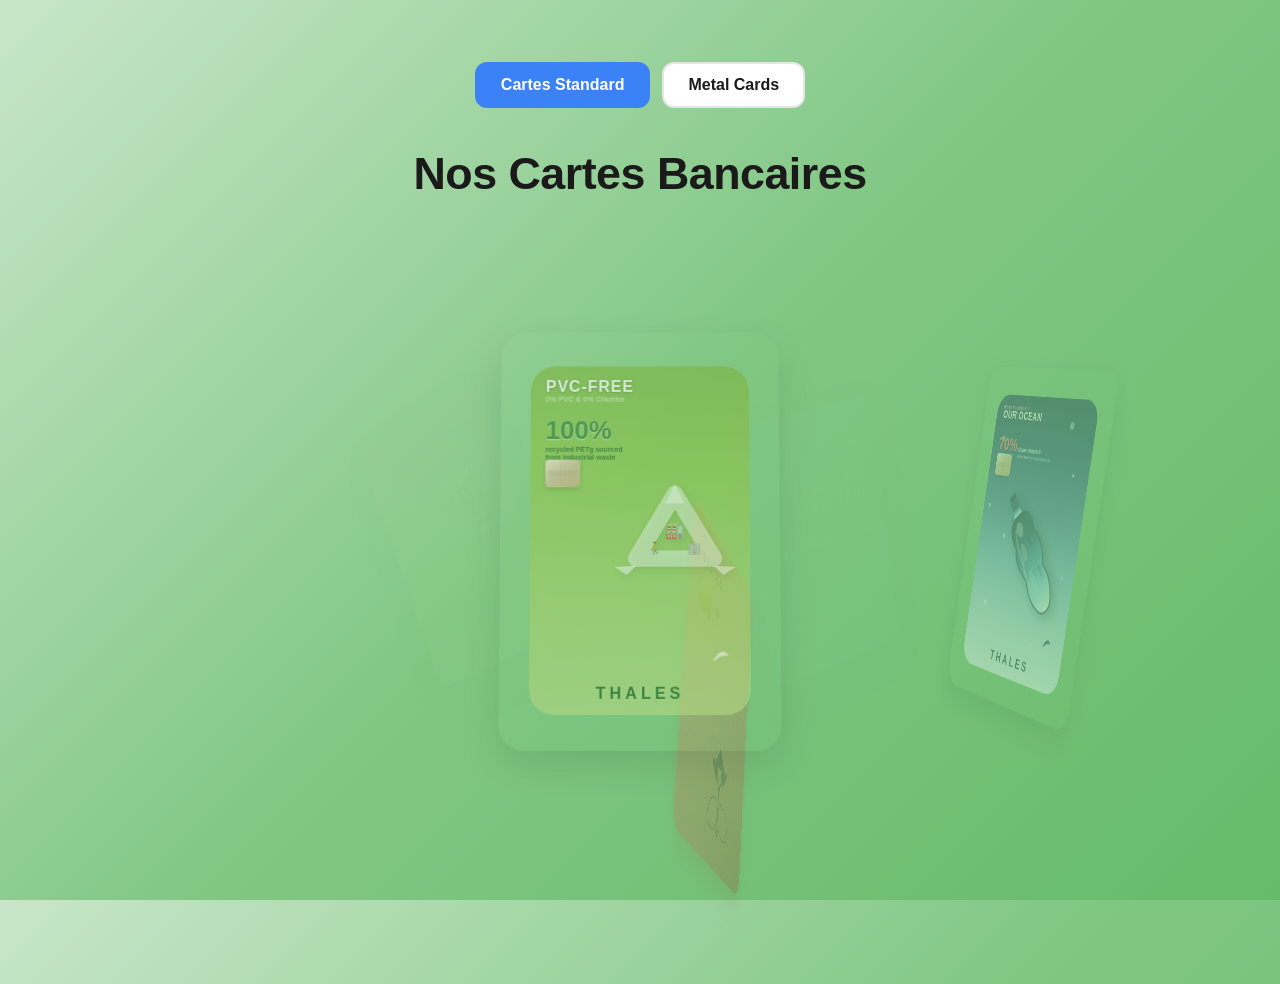
==== commit c2fb9774: "Refactor card designs: Replace Wood Card with Revolut and Boursorama cards, update styles and backgr" ====
--- a/index.html
+++ b/index.html
@@ -424,8 +424,70 @@
                         </div>
                     </div>
 
-                    <!-- Carte 3 - Wood Card -->
+                    <!-- Carte 3 - Revolut -->
                     <div class="bank-card card-revolut" data-index="2">
+                        <div class="card-flipper">
+                            <div class="card-front">
+                                <div class="card-content">
+                                    <div class="card-logo">⚡</div>
+                                    <div class="card-chip"></div>
+                                    <div class="card-number">4892 1765 3847 2934</div>
+                                    <div class="card-footer">
+                                        <div class="card-holder">
+                                            <span class="label">TITULAIRE</span>
+                                            <span class="name">MARIE DUPONT</span>
+                                        </div>
+                                        <div class="card-expiry">
+                                            <span class="label">EXPIRE</span>
+                                            <span class="date">09/27</span>
+                                        </div>
+                                    </div>
+                                </div>
+                                <div class="card-brand">MASTERCARD</div>
+                            </div>
+                            <div class="card-back">
+                                <div class="back-content">
+                                    <div class="back-logo">⚡</div>
+                                    <h3 class="back-title">Revolut</h3>
+                                    <p class="back-text">Revolut est une fintech basée à Londres proposant des services bancaires numériques révolutionnaires. Leader en matière de paiements internationaux et de transfert d'argent à faible coût.</p>
+                                </div>
+                            </div>
+                        </div>
+                    </div>
+
+                    <!-- Carte 4 - Boursorama -->
+                    <div class="bank-card card-boursorama" data-index="3">
+                        <div class="card-flipper">
+                            <div class="card-front">
+                                <div class="card-content">
+                                    <div class="card-logo">💼</div>
+                                    <div class="card-chip"></div>
+                                    <div class="card-number">3782 847569 12345</div>
+                                    <div class="card-footer">
+                                        <div class="card-holder">
+                                            <span class="label">TITULAIRE</span>
+                                            <span class="name">SOPHIE BERNARD</span>
+                                        </div>
+                                        <div class="card-expiry">
+                                            <span class="label">EXPIRE</span>
+                                            <span class="date">07/29</span>
+                                        </div>
+                                    </div>
+                                </div>
+                                <div class="card-brand">MASTERCARD</div>
+                            </div>
+                            <div class="card-back">
+                                <div class="back-content">
+                                    <div class="back-logo">💼</div>
+                                    <h3 class="back-title">Boursorama</h3>
+                                    <p class="back-text">Boursorama est une banque en ligne française filiale de Société Générale. Elle propose des services bancaires sans frais et des outils d'investissement accessibles.</p>
+                                </div>
+                            </div>
+                        </div>
+                    </div>
+
+                    <!-- Carte 5 - Wood Card -->
+                    <div class="bank-card card-la-poste" data-index="4">
                         <div class="card-flipper">
                             <div class="card-front">
                                 <div class="card-content wood-card-design">
@@ -487,68 +549,6 @@
                             </div>
                         </div>
                     </div>
-
-                    <!-- Carte 4 - Boursorama -->
-                    <div class="bank-card card-boursorama" data-index="3">
-                        <div class="card-flipper">
-                            <div class="card-front">
-                                <div class="card-content">
-                                    <div class="card-logo">💼</div>
-                                    <div class="card-chip"></div>
-                                    <div class="card-number">3782 847569 12345</div>
-                                    <div class="card-footer">
-                                        <div class="card-holder">
-                                            <span class="label">TITULAIRE</span>
-                                            <span class="name">SOPHIE BERNARD</span>
-                                        </div>
-                                        <div class="card-expiry">
-                                            <span class="label">EXPIRE</span>
-                                            <span class="date">07/29</span>
-                                        </div>
-                                    </div>
-                                </div>
-                                <div class="card-brand">MASTERCARD</div>
-                            </div>
-                            <div class="card-back">
-                                <div class="back-content">
-                                    <div class="back-logo">💼</div>
-                                    <h3 class="back-title">Boursorama</h3>
-                                    <p class="back-text">Boursorama est une banque en ligne française filiale de Société Générale. Elle propose des services bancaires sans frais et des outils d'investissement accessibles.</p>
-                                </div>
-                            </div>
-                        </div>
-                    </div>
-
-                    <!-- Carte 5 - La Poste -->
-                    <div class="bank-card card-la-poste" data-index="4">
-                        <div class="card-flipper">
-                            <div class="card-front">
-                                <div class="card-content">
-                                    <div class="card-logo">📮</div>
-                                    <div class="card-chip"></div>
-                                    <div class="card-number">5512 9847 3456 7821</div>
-                                    <div class="card-footer">
-                                        <div class="card-holder">
-                                            <span class="label">TITULAIRE</span>
-                                            <span class="name">PIERRE LEFEVRE</span>
-                                        </div>
-                                        <div class="card-expiry">
-                                            <span class="label">EXPIRE</span>
-                                            <span class="date">11/25</span>
-                                        </div>
-                                    </div>
-                                </div>
-                                <div class="card-brand">VISA</div>
-                            </div>
-                            <div class="card-back">
-                                <div class="back-content">
-                                    <div class="back-logo">📮</div>
-                                    <h3 class="back-title">La Poste</h3>
-                                    <p class="back-text">La Banque Postale, filiale du groupe La Poste depuis 2006, propose des services bancaires accessibles dans les bureaux de poste français avec un service de proximité.</p>
-                                </div>
-                            </div>
-                        </div>
-                    </div>
                 </div>
             </div>
         </div>
--- a/styles.css
+++ b/styles.css
@@ -38,7 +38,7 @@
 }
 
 body.bg-revolut {
-    background: linear-gradient(135deg, #F5E6D3 0%, #E8D4B8 30%, #D4B896 60%, #C4A67A 100%);
+    background: linear-gradient(135deg, #DBEAFE 0%, #93C5FD 50%, #3B82F6 100%);
 }
 
 body.bg-ocean {
@@ -50,7 +50,7 @@
 }
 
 body.bg-la-poste {
-    background: linear-gradient(135deg, #F3E8FF 0%, #D8B4FE 50%, #A855F7 100%);
+    background: linear-gradient(135deg, #F5E6D3 0%, #E8D4B8 30%, #D4B896 60%, #C4A67A 100%);
 }
 
 /* Overlay pour les empreintes digitales (Biometric Card) */
@@ -552,6 +552,203 @@
 }
 
 .bank-card.card-revolut {
+    background: linear-gradient(135deg, #3B82F6 0%, #60A5FA 100%);
+}
+
+/* ========== OCEAN CARD - Carte écologique plastique océan ========== */
+.bank-card.card-ocean {
+    background: transparent;
+    box-shadow: 0 15px 35px rgba(0, 0, 0, 0.15);
+}
+
+.bank-card.card-ocean .card-front {
+    background: linear-gradient(180deg, 
+        #1E3D59 0%, 
+        #2B5278 20%, 
+        #4A7BA7 40%, 
+        #7EB3D3 60%, 
+        #B8D8E8 80%, 
+        #E8F4F8 100%);
+    overflow: hidden;
+}
+
+.bank-card.card-ocean .card-back {
+    background: linear-gradient(180deg, 
+        #E8F4F8 0%, 
+        #B8D8E8 20%, 
+        #7EB3D3 40%, 
+        #4A7BA7 60%, 
+        #2B5278 80%, 
+        #1E3D59 100%);
+}
+
+.ocean-card-design {
+    position: relative;
+    width: 100%;
+    height: 100%;
+    padding: 12px 15px;
+    display: flex;
+    flex-direction: column;
+}
+
+/* Bulles d'eau */
+.ocean-bubbles {
+    position: absolute;
+    top: 0;
+    left: 0;
+    right: 0;
+    bottom: 0;
+    pointer-events: none;
+    z-index: 1;
+}
+
+.ocean-bubbles .bubble {
+    position: absolute;
+    background: rgba(255, 255, 255, 0.4);
+    border-radius: 50%;
+    box-shadow: inset 0 0 3px rgba(255,255,255,0.8);
+}
+
+.bubble:nth-child(1) { width: 6px; height: 6px; top: 15%; left: 10%; }
+.bubble:nth-child(2) { width: 4px; height: 4px; top: 25%; left: 85%; }
+.bubble:nth-child(3) { width: 8px; height: 8px; top: 8%; right: 20%; }
+.bubble:nth-child(4) { width: 5px; height: 5px; top: 40%; left: 5%; }
+.bubble:nth-child(5) { width: 3px; height: 3px; top: 60%; right: 10%; }
+.bubble:nth-child(6) { width: 7px; height: 7px; top: 75%; left: 15%; }
+.bubble:nth-child(7) { width: 4px; height: 4px; top: 85%; right: 30%; }
+.bubble:nth-child(8) { width: 5px; height: 5px; top: 50%; left: 25%; }
+
+.ocean-header {
+    display: flex;
+    flex-direction: column;
+    align-items: flex-start;
+    z-index: 2;
+}
+
+.ocean-small-text {
+    font-size: 7px;
+    color: #FFB6C1;
+    text-transform: lowercase;
+    letter-spacing: 0.3px;
+    font-weight: 500;
+}
+
+.ocean-title {
+    font-size: 14px;
+    font-weight: 800;
+    color: #FFFFFF;
+    letter-spacing: 0.5px;
+    margin-top: -2px;
+    text-shadow: 0 1px 2px rgba(0,0,0,0.3);
+}
+
+.ocean-stat {
+    position: absolute;
+    top: 50px;
+    left: 15px;
+    display: flex;
+    align-items: baseline;
+    gap: 3px;
+    z-index: 2;
+}
+
+.ocean-percent {
+    font-size: 22px;
+    font-weight: 800;
+    color: #FF6B6B;
+    text-shadow: 0 1px 2px rgba(0,0,0,0.2);
+}
+
+.ocean-label {
+    font-size: 7px;
+    color: #E8F4F8;
+    line-height: 1.1;
+    font-weight: 600;
+}
+
+.ocean-label small {
+    font-size: 6px;
+    color: #B8D8E8;
+    font-weight: 400;
+    font-style: italic;
+}
+
+/* Bouteille écrasée au centre */
+.ocean-bottle-crushed {
+    position: absolute;
+    left: 55%;
+    top: 55%;
+    transform: translate(-50%, -50%) rotate(-40deg);
+    width: 90px;
+    height: 175px;
+    z-index: 2;
+}
+
+.ocean-bottle-crushed svg {
+    width: 100%;
+    height: 100%;
+    filter: drop-shadow(4px 6px 10px rgba(0,0,0,0.35));
+}
+
+.ocean-chip {
+    position: absolute;
+    left: 15px;
+    top: 75px;
+    width: 35px;
+    height: 28px;
+    background: linear-gradient(145deg, #F5E6D3 0%, #D4B896 50%, #C9A87C 100%);
+    border-radius: 4px;
+    box-shadow: 0 2px 4px rgba(0,0,0,0.2);
+    z-index: 3;
+}
+
+.ocean-chip::before {
+    content: '';
+    position: absolute;
+    top: 3px;
+    left: 3px;
+    right: 3px;
+    bottom: 3px;
+    background: 
+        linear-gradient(90deg, transparent 40%, rgba(180,160,130,0.4) 42%, rgba(180,160,130,0.4) 44%, transparent 46%),
+        linear-gradient(90deg, transparent 54%, rgba(180,160,130,0.4) 56%, rgba(180,160,130,0.4) 58%, transparent 60%),
+        linear-gradient(0deg, transparent 35%, rgba(180,160,130,0.4) 37%, rgba(180,160,130,0.4) 63%, transparent 65%);
+}
+
+.ocean-contactless {
+    position: absolute;
+    right: 20px;
+    bottom: 45px;
+    width: 22px;
+    height: 22px;
+    color: #1E3A5F;
+    opacity: 0.9;
+    z-index: 3;
+}
+
+.ocean-contactless svg {
+    width: 100%;
+    height: 100%;
+}
+
+.ocean-brand {
+    position: absolute;
+    bottom: 12px;
+    left: 50%;
+    transform: translateX(-50%);
+    font-size: 16px;
+    font-weight: 800;
+    color: #1E3D59;
+    letter-spacing: 4px;
+    z-index: 3;
+    text-shadow: 0 1px 1px rgba(255,255,255,0.5);
+}
+
+.bank-card.card-boursorama {
+    background: linear-gradient(135deg, #F97316 0%, #FB923C 100%);
+}
+
+.bank-card.card-la-poste {
     background: linear-gradient(135deg, #D4A574 0%, #C4956A 25%, #B8895E 50%, #A67B52 75%, #8B6B45 100%);
     box-shadow: 0 15px 35px rgba(139, 107, 69, 0.4),
                 inset 0 1px 2px rgba(255, 255, 255, 0.2);
@@ -559,8 +756,8 @@
     overflow: hidden;
 }
 
-/* Texture de bois */
-.bank-card.card-revolut::before {
+/* Texture de bois pour Wood Card */
+.bank-card.card-la-poste::before {
     content: '';
     position: absolute;
     top: 0;
@@ -654,203 +851,6 @@
     height: 130px;
 }
 
-/* ========== OCEAN CARD - Carte écologique plastique océan ========== */
-.bank-card.card-ocean {
-    background: transparent;
-    box-shadow: 0 15px 35px rgba(0, 0, 0, 0.15);
-}
-
-.bank-card.card-ocean .card-front {
-    background: linear-gradient(180deg, 
-        #1E3D59 0%, 
-        #2B5278 20%, 
-        #4A7BA7 40%, 
-        #7EB3D3 60%, 
-        #B8D8E8 80%, 
-        #E8F4F8 100%);
-    overflow: hidden;
-}
-
-.bank-card.card-ocean .card-back {
-    background: linear-gradient(180deg, 
-        #E8F4F8 0%, 
-        #B8D8E8 20%, 
-        #7EB3D3 40%, 
-        #4A7BA7 60%, 
-        #2B5278 80%, 
-        #1E3D59 100%);
-}
-
-.ocean-card-design {
-    position: relative;
-    width: 100%;
-    height: 100%;
-    padding: 12px 15px;
-    display: flex;
-    flex-direction: column;
-}
-
-/* Bulles d'eau */
-.ocean-bubbles {
-    position: absolute;
-    top: 0;
-    left: 0;
-    right: 0;
-    bottom: 0;
-    pointer-events: none;
-    z-index: 1;
-}
-
-.ocean-bubbles .bubble {
-    position: absolute;
-    background: rgba(255, 255, 255, 0.4);
-    border-radius: 50%;
-    box-shadow: inset 0 0 3px rgba(255,255,255,0.8);
-}
-
-.bubble:nth-child(1) { width: 6px; height: 6px; top: 15%; left: 10%; }
-.bubble:nth-child(2) { width: 4px; height: 4px; top: 25%; left: 85%; }
-.bubble:nth-child(3) { width: 8px; height: 8px; top: 8%; right: 20%; }
-.bubble:nth-child(4) { width: 5px; height: 5px; top: 40%; left: 5%; }
-.bubble:nth-child(5) { width: 3px; height: 3px; top: 60%; right: 10%; }
-.bubble:nth-child(6) { width: 7px; height: 7px; top: 75%; left: 15%; }
-.bubble:nth-child(7) { width: 4px; height: 4px; top: 85%; right: 30%; }
-.bubble:nth-child(8) { width: 5px; height: 5px; top: 50%; left: 25%; }
-
-.ocean-header {
-    display: flex;
-    flex-direction: column;
-    align-items: flex-start;
-    z-index: 2;
-}
-
-.ocean-small-text {
-    font-size: 7px;
-    color: #FFB6C1;
-    text-transform: lowercase;
-    letter-spacing: 0.3px;
-    font-weight: 500;
-}
-
-.ocean-title {
-    font-size: 14px;
-    font-weight: 800;
-    color: #FFFFFF;
-    letter-spacing: 0.5px;
-    margin-top: -2px;
-    text-shadow: 0 1px 2px rgba(0,0,0,0.3);
-}
-
-.ocean-stat {
-    position: absolute;
-    top: 50px;
-    left: 15px;
-    display: flex;
-    align-items: baseline;
-    gap: 3px;
-    z-index: 2;
-}
-
-.ocean-percent {
-    font-size: 22px;
-    font-weight: 800;
-    color: #FF6B6B;
-    text-shadow: 0 1px 2px rgba(0,0,0,0.2);
-}
-
-.ocean-label {
-    font-size: 7px;
-    color: #E8F4F8;
-    line-height: 1.1;
-    font-weight: 600;
-}
-
-.ocean-label small {
-    font-size: 6px;
-    color: #B8D8E8;
-    font-weight: 400;
-    font-style: italic;
-}
-
-/* Bouteille écrasée au centre */
-.ocean-bottle-crushed {
-    position: absolute;
-    left: 55%;
-    top: 55%;
-    transform: translate(-50%, -50%) rotate(-40deg);
-    width: 90px;
-    height: 175px;
-    z-index: 2;
-}
-
-.ocean-bottle-crushed svg {
-    width: 100%;
-    height: 100%;
-    filter: drop-shadow(4px 6px 10px rgba(0,0,0,0.35));
-}
-
-.ocean-chip {
-    position: absolute;
-    left: 15px;
-    top: 75px;
-    width: 35px;
-    height: 28px;
-    background: linear-gradient(145deg, #F5E6D3 0%, #D4B896 50%, #C9A87C 100%);
-    border-radius: 4px;
-    box-shadow: 0 2px 4px rgba(0,0,0,0.2);
-    z-index: 3;
-}
-
-.ocean-chip::before {
-    content: '';
-    position: absolute;
-    top: 3px;
-    left: 3px;
-    right: 3px;
-    bottom: 3px;
-    background: 
-        linear-gradient(90deg, transparent 40%, rgba(180,160,130,0.4) 42%, rgba(180,160,130,0.4) 44%, transparent 46%),
-        linear-gradient(90deg, transparent 54%, rgba(180,160,130,0.4) 56%, rgba(180,160,130,0.4) 58%, transparent 60%),
-        linear-gradient(0deg, transparent 35%, rgba(180,160,130,0.4) 37%, rgba(180,160,130,0.4) 63%, transparent 65%);
-}
-
-.ocean-contactless {
-    position: absolute;
-    right: 20px;
-    bottom: 45px;
-    width: 22px;
-    height: 22px;
-    color: #1E3A5F;
-    opacity: 0.9;
-    z-index: 3;
-}
-
-.ocean-contactless svg {
-    width: 100%;
-    height: 100%;
-}
-
-.ocean-brand {
-    position: absolute;
-    bottom: 12px;
-    left: 50%;
-    transform: translateX(-50%);
-    font-size: 16px;
-    font-weight: 800;
-    color: #1E3D59;
-    letter-spacing: 4px;
-    z-index: 3;
-    text-shadow: 0 1px 1px rgba(255,255,255,0.5);
-}
-
-.bank-card.card-boursorama {
-    background: linear-gradient(135deg, #F97316 0%, #FB923C 100%);
-}
-
-.bank-card.card-la-poste {
-    background: linear-gradient(135deg, #A855F7 0%, #D8B4FE 100%);
-}
-
 .bank-card.card-metal {
     background: linear-gradient(135deg, #C0A080 0%, #8B7355 50%, #A0826D 100%);
     box-shadow: 0 15px 35px rgba(0, 0, 0, 0.3),
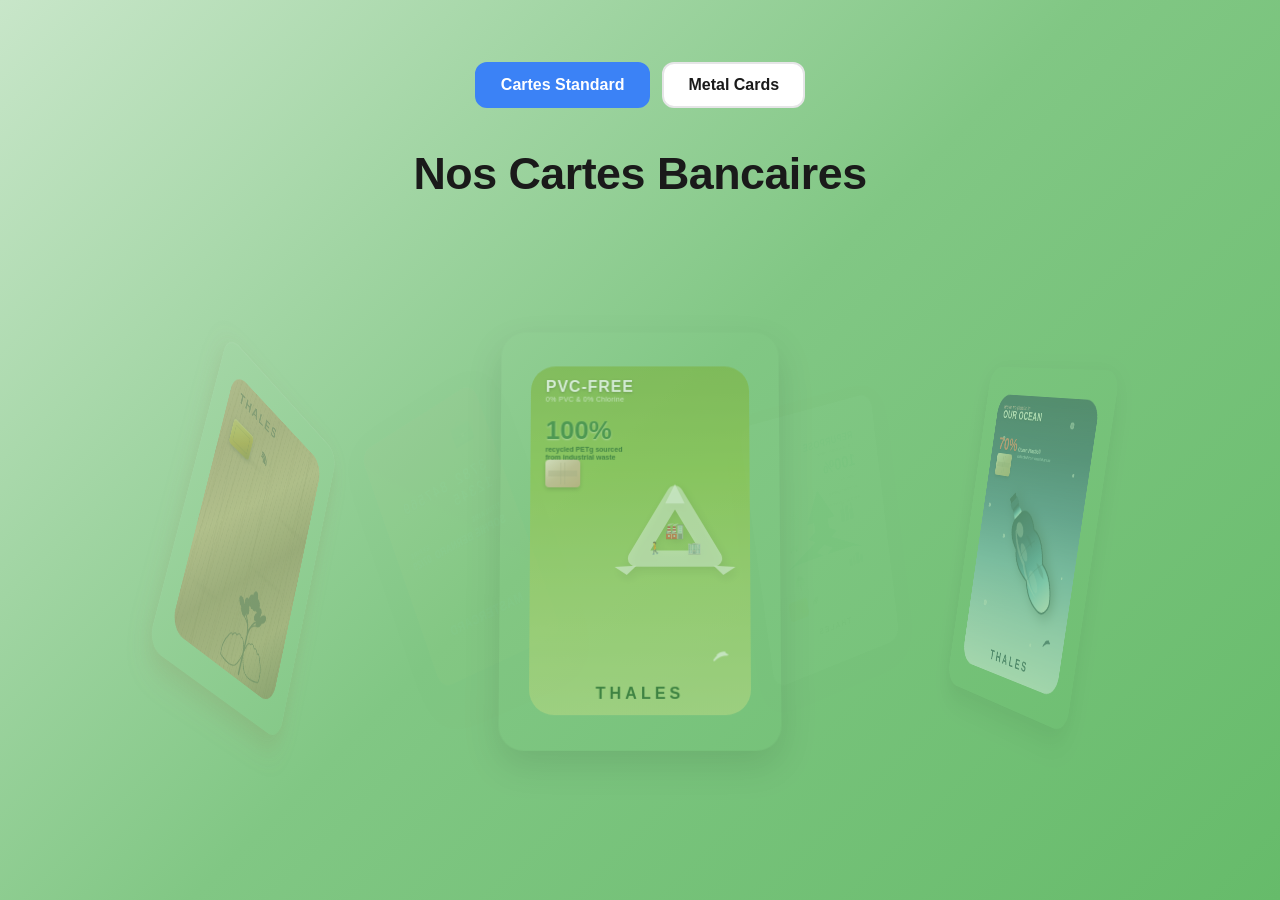
==== commit a02855ed: "Refactor card styles: Repurpose Revolut card design to highlight sustainability with recycled materi" ====
--- a/index.html
+++ b/index.html
@@ -424,32 +424,94 @@
                         </div>
                     </div>
 
-                    <!-- Carte 3 - Revolut -->
+                    <!-- Carte 3 - Repurpose -->
                     <div class="bank-card card-revolut" data-index="2">
                         <div class="card-flipper">
                             <div class="card-front">
-                                <div class="card-content">
-                                    <div class="card-logo">⚡</div>
-                                    <div class="card-chip"></div>
-                                    <div class="card-number">4892 1765 3847 2934</div>
-                                    <div class="card-footer">
-                                        <div class="card-holder">
-                                            <span class="label">TITULAIRE</span>
-                                            <span class="name">MARIE DUPONT</span>
-                                        </div>
-                                        <div class="card-expiry">
-                                            <span class="label">EXPIRE</span>
-                                            <span class="date">09/27</span>
-                                        </div>
-                                    </div>
-                                </div>
-                                <div class="card-brand">MASTERCARD</div>
+                                <div class="card-content repurpose-card-design">
+                                    <!-- Titre REPURPOSE -->
+                                    <div class="repurpose-header">
+                                        <div class="repurpose-title">REPURPOSE</div>
+                                        <div class="repurpose-subtitle">Industrial plastic waste</div>
+                                    </div>
+                                    
+                                    <!-- Badge 100% -->
+                                    <div class="repurpose-badge">
+                                        <span class="badge-percent">100%</span>
+                                        <span class="badge-text">recycled PVC<br>sourced from printing<br>& packaging industries</span>
+                                    </div>
+                                    
+                                    <!-- Symbole recyclage avec icônes -->
+                                    <svg class="repurpose-recycle" viewBox="0 0 200 200" fill="none" xmlns="http://www.w3.org/2000/svg">
+                                        <!-- Flèche recyclage 1 (haut) -->
+                                        <path d="M100 20 L130 70 L115 70 L115 95 L85 95 L85 70 L70 70 Z" fill="#00897B"/>
+                                        <!-- Flèche recyclage 2 (bas gauche) -->
+                                        <path d="M45 140 L75 90 L75 105 L100 90 L115 115 L90 130 L90 115 L30 155 Z" fill="#00897B" transform="rotate(-120 100 100)"/>
+                                        <!-- Flèche recyclage 3 (bas droite) -->
+                                        <path d="M155 140 L125 90 L125 105 L100 90 L85 115 L110 130 L110 115 L170 155 Z" fill="#00897B" transform="rotate(120 100 100)"/>
+                                        
+                                        <!-- Icône usine (haut gauche) -->
+                                        <g transform="translate(25, 45) scale(0.35)">
+                                            <rect x="10" y="60" width="25" height="50" fill="#607D8B"/>
+                                            <rect x="40" y="40" width="20" height="70" fill="#607D8B"/>
+                                            <rect x="65" y="50" width="25" height="60" fill="#607D8B"/>
+                                            <rect x="15" y="30" width="8" height="30" fill="#78909C"/>
+                                            <rect x="70" y="20" width="8" height="30" fill="#78909C"/>
+                                        </g>
+                                        
+                                        <!-- Éolienne (haut droite) -->
+                                        <g transform="translate(145, 35) scale(0.4)">
+                                            <rect x="23" y="40" width="4" height="60" fill="#B0BEC5"/>
+                                            <ellipse cx="25" cy="40" rx="3" ry="30" fill="#81C784" transform="rotate(0 25 40)"/>
+                                            <ellipse cx="25" cy="40" rx="3" ry="30" fill="#81C784" transform="rotate(120 25 40)"/>
+                                            <ellipse cx="25" cy="40" rx="3" ry="30" fill="#81C784" transform="rotate(240 25 40)"/>
+                                            <circle cx="25" cy="40" r="5" fill="#E0E0E0"/>
+                                        </g>
+                                        
+                                        <!-- Ville (bas gauche) -->
+                                        <g transform="translate(20, 135) scale(0.35)">
+                                            <rect x="0" y="30" width="18" height="40" fill="#78909C"/>
+                                            <rect x="22" y="15" width="22" height="55" fill="#607D8B"/>
+                                            <rect x="48" y="25" width="16" height="45" fill="#90A4AE"/>
+                                            <rect x="68" y="35" width="20" height="35" fill="#78909C"/>
+                                        </g>
+                                        
+                                        <!-- Arbre (bas droite) -->
+                                        <g transform="translate(150, 140) scale(0.4)">
+                                            <rect x="22" y="50" width="6" height="25" fill="#8D6E63"/>
+                                            <circle cx="25" cy="35" r="20" fill="#66BB6A"/>
+                                            <circle cx="15" cy="45" r="12" fill="#81C784"/>
+                                            <circle cx="35" cy="45" r="12" fill="#81C784"/>
+                                        </g>
+                                        
+                                        <!-- Camion (milieu droite) -->
+                                        <g transform="translate(155, 90) scale(0.3)">
+                                            <rect x="0" y="20" width="40" height="25" fill="#81C784"/>
+                                            <rect x="40" y="25" width="20" height="20" fill="#A5D6A7"/>
+                                            <circle cx="12" cy="48" r="6" fill="#424242"/>
+                                            <circle cx="50" cy="48" r="6" fill="#424242"/>
+                                        </g>
+                                    </svg>
+                                    
+                                    <!-- Puce et contactless -->
+                                    <div class="repurpose-chip"></div>
+                                    <div class="repurpose-contactless">
+                                        <svg viewBox="0 0 24 24" fill="none" stroke="currentColor" stroke-width="2">
+                                            <path d="M8.5 12c0-2.5 2-4.5 4.5-4.5" stroke-linecap="round"/>
+                                            <path d="M6 12c0-4 3-7 7-7" stroke-linecap="round"/>
+                                            <path d="M3.5 12c0-5.5 4.5-10 10-10" stroke-linecap="round"/>
+                                        </svg>
+                                    </div>
+                                    
+                                    <!-- Logo THALES -->
+                                    <div class="repurpose-thales">THALES</div>
+                                </div>
                             </div>
                             <div class="card-back">
                                 <div class="back-content">
-                                    <div class="back-logo">⚡</div>
-                                    <h3 class="back-title">Revolut</h3>
-                                    <p class="back-text">Revolut est une fintech basée à Londres proposant des services bancaires numériques révolutionnaires. Leader en matière de paiements internationaux et de transfert d'argent à faible coût.</p>
+                                    <div class="back-logo">♻️</div>
+                                    <h3 class="back-title">Repurpose</h3>
+                                    <p class="back-text">Repurpose est une carte 100% recyclée fabriquée à partir de déchets plastiques industriels. Une solution durable pour réduire l'empreinte environnementale.</p>
                                 </div>
                             </div>
                         </div>
--- a/styles.css
+++ b/styles.css
@@ -38,7 +38,7 @@
 }
 
 body.bg-revolut {
-    background: linear-gradient(135deg, #DBEAFE 0%, #93C5FD 50%, #3B82F6 100%);
+    background: linear-gradient(135deg, #E8F5E9 0%, #C8E6C9 50%, #A5D6A7 100%);
 }
 
 body.bg-ocean {
@@ -552,7 +552,134 @@
 }
 
 .bank-card.card-revolut {
-    background: linear-gradient(135deg, #3B82F6 0%, #60A5FA 100%);
+    background: #f5f5f0;
+    box-shadow: 0 15px 35px rgba(0, 0, 0, 0.15);
+}
+
+.bank-card.card-revolut .card-front {
+    overflow: hidden;
+    background: #f5f5f0;
+}
+
+/* Texture points pour Repurpose Card */
+.bank-card.card-revolut .card-front::before {
+    content: '';
+    position: absolute;
+    top: 0;
+    left: 0;
+    right: 0;
+    bottom: 0;
+    background-image: radial-gradient(circle, #ccc 1px, transparent 1px);
+    background-size: 8px 8px;
+    opacity: 0.5;
+    pointer-events: none;
+    z-index: 1;
+    border-radius: 25px;
+}
+
+/* Design Repurpose Card */
+.repurpose-card-design {
+    position: relative;
+    width: 100%;
+    height: 100%;
+    padding: 15px 20px;
+    z-index: 2;
+    color: #333;
+}
+
+.repurpose-header {
+    position: absolute;
+    top: 15px;
+    left: 20px;
+}
+
+.repurpose-title {
+    font-size: 16px;
+    font-weight: 700;
+    color: #00897B;
+    letter-spacing: 1px;
+}
+
+.repurpose-subtitle {
+    font-size: 8px;
+    color: #666;
+    margin-top: 2px;
+}
+
+.repurpose-badge {
+    position: absolute;
+    top: 50px;
+    left: 20px;
+    text-align: left;
+}
+
+.repurpose-badge .badge-percent {
+    font-size: 28px;
+    font-weight: 700;
+    color: #00897B;
+    display: block;
+    line-height: 1;
+}
+
+.repurpose-badge .badge-text {
+    font-size: 7px;
+    color: #666;
+    line-height: 1.3;
+}
+
+.repurpose-recycle {
+    position: absolute;
+    top: 50%;
+    left: 50%;
+    transform: translate(-50%, -50%);
+    width: 200px;
+    height: 200px;
+    opacity: 0.95;
+}
+
+.repurpose-chip {
+    position: absolute;
+    bottom: 60px;
+    right: 20px;
+    width: 40px;
+    height: 32px;
+    background: linear-gradient(135deg, #FFD700 0%, #FFA500 50%, #DAA520 100%);
+    border-radius: 6px;
+    box-shadow: inset 0 1px 2px rgba(255, 255, 255, 0.5),
+                inset 0 -1px 2px rgba(0, 0, 0, 0.2);
+}
+
+.repurpose-chip::before {
+    content: '';
+    position: absolute;
+    top: 50%;
+    left: 50%;
+    transform: translate(-50%, -50%);
+    width: 28px;
+    height: 20px;
+    border: 1px solid rgba(139, 119, 42, 0.4);
+    border-radius: 3px;
+}
+
+.repurpose-contactless {
+    position: absolute;
+    bottom: 65px;
+    right: 70px;
+    width: 24px;
+    height: 24px;
+    color: #666;
+    transform: rotate(90deg);
+}
+
+.repurpose-thales {
+    position: absolute;
+    bottom: 20px;
+    left: 50%;
+    transform: translateX(-50%);
+    font-size: 14px;
+    font-weight: 700;
+    color: #333;
+    letter-spacing: 3px;
 }
 
 /* ========== OCEAN CARD - Carte écologique plastique océan ========== */
@@ -749,15 +876,18 @@
 }
 
 .bank-card.card-la-poste {
-    background: linear-gradient(135deg, #D4A574 0%, #C4956A 25%, #B8895E 50%, #A67B52 75%, #8B6B45 100%);
     box-shadow: 0 15px 35px rgba(139, 107, 69, 0.4),
                 inset 0 1px 2px rgba(255, 255, 255, 0.2);
-    position: relative;
+}
+
+.bank-card.card-la-poste .card-front {
     overflow: hidden;
+    background: 
+        linear-gradient(135deg, #C4956A 0%, #B8895E 20%, #D4A574 40%, #A67B52 60%, #C4956A 80%, #8B6B45 100%);
 }
 
 /* Texture de bois pour Wood Card */
-.bank-card.card-la-poste::before {
+.bank-card.card-la-poste .card-front::before {
     content: '';
     position: absolute;
     top: 0;
@@ -765,22 +895,52 @@
     right: 0;
     bottom: 0;
     background: 
+        /* Veinures principales du bois */
+        repeating-linear-gradient(
+            95deg,
+            transparent 0px,
+            transparent 2px,
+            rgba(101, 67, 33, 0.15) 2px,
+            rgba(101, 67, 33, 0.15) 3px,
+            transparent 3px,
+            transparent 8px
+        ),
+        /* Veinures secondaires */
+        repeating-linear-gradient(
+            92deg,
+            transparent 0px,
+            transparent 15px,
+            rgba(139, 90, 43, 0.12) 15px,
+            rgba(139, 90, 43, 0.08) 18px,
+            transparent 18px,
+            transparent 35px
+        ),
+        /* Ondulations naturelles du bois */
+        repeating-linear-gradient(
+            88deg,
+            transparent 0px,
+            transparent 40px,
+            rgba(80, 50, 20, 0.1) 40px,
+            rgba(80, 50, 20, 0.06) 42px,
+            transparent 42px,
+            transparent 80px
+        ),
+        /* Grain fin */
         repeating-linear-gradient(
             90deg,
             transparent 0px,
-            transparent 3px,
-            rgba(139, 107, 69, 0.1) 3px,
-            rgba(139, 107, 69, 0.1) 6px
+            rgba(120, 80, 40, 0.04) 1px,
+            transparent 2px,
+            transparent 4px
         ),
-        repeating-linear-gradient(
-            0deg,
-            transparent 0px,
-            transparent 20px,
-            rgba(139, 107, 69, 0.05) 20px,
-            rgba(139, 107, 69, 0.05) 40px
-        );
+        /* Nœuds et variations */
+        radial-gradient(ellipse 60px 8px at 30% 25%, rgba(101, 67, 33, 0.15) 0%, transparent 70%),
+        radial-gradient(ellipse 80px 6px at 70% 60%, rgba(101, 67, 33, 0.12) 0%, transparent 70%),
+        radial-gradient(ellipse 50px 10px at 20% 80%, rgba(101, 67, 33, 0.1) 0%, transparent 70%),
+        radial-gradient(ellipse 70px 7px at 85% 35%, rgba(101, 67, 33, 0.13) 0%, transparent 70%);
     pointer-events: none;
     z-index: 1;
+    border-radius: 25px;
 }
 
 .wood-card-design {
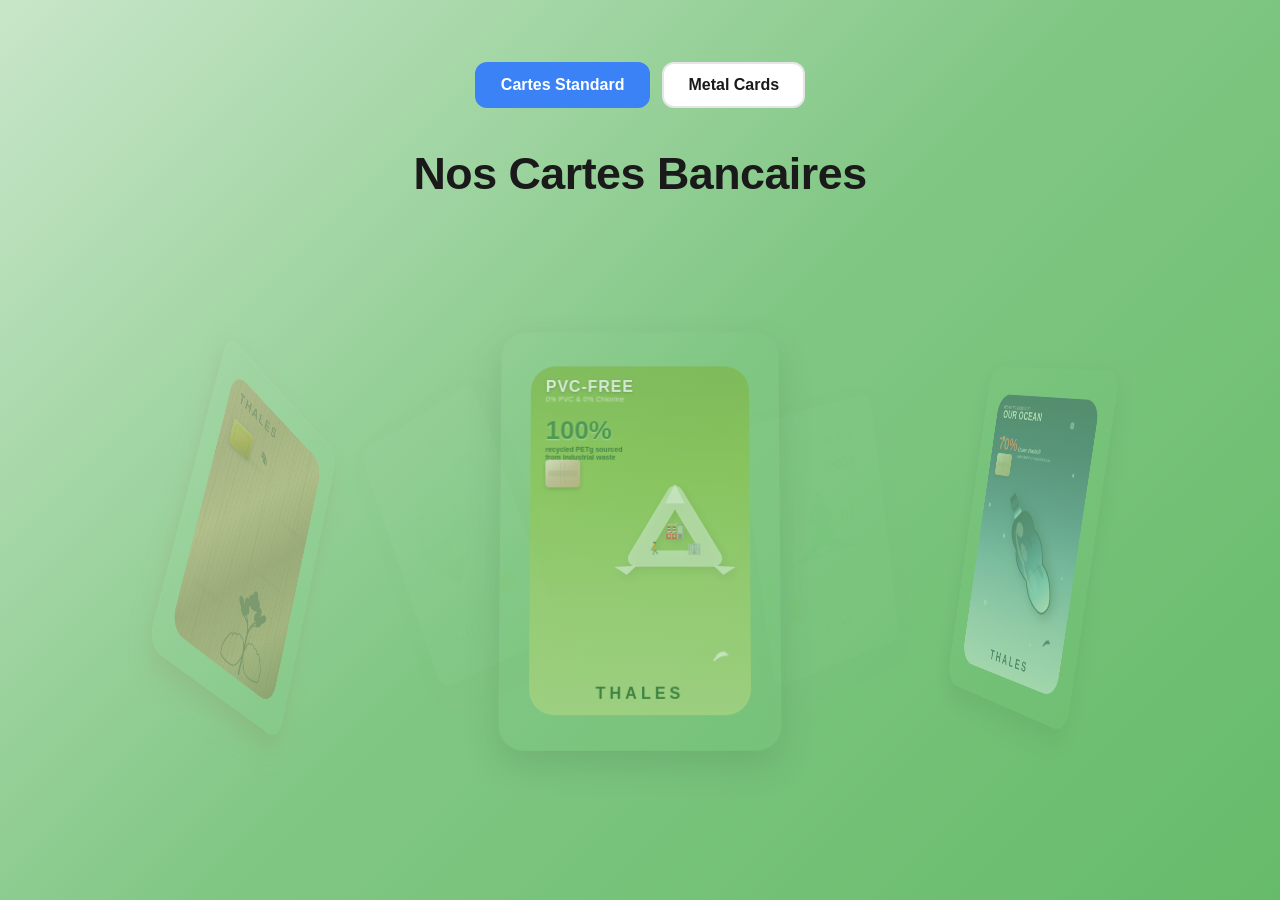
==== commit 18a11d14: "Refactor Boursorama card styles: Redesign to highlight eco-friendliness with new visuals and updated" ====
--- a/index.html
+++ b/index.html
@@ -517,32 +517,115 @@
                         </div>
                     </div>
 
-                    <!-- Carte 4 - Boursorama -->
+                    <!-- Carte 4 - Reduce -->
                     <div class="bank-card card-boursorama" data-index="3">
                         <div class="card-flipper">
                             <div class="card-front">
-                                <div class="card-content">
-                                    <div class="card-logo">💼</div>
-                                    <div class="card-chip"></div>
-                                    <div class="card-number">3782 847569 12345</div>
-                                    <div class="card-footer">
-                                        <div class="card-holder">
-                                            <span class="label">TITULAIRE</span>
-                                            <span class="name">SOPHIE BERNARD</span>
-                                        </div>
-                                        <div class="card-expiry">
-                                            <span class="label">EXPIRE</span>
-                                            <span class="date">07/29</span>
-                                        </div>
-                                    </div>
-                                </div>
-                                <div class="card-brand">MASTERCARD</div>
+                                <div class="card-content reduce-card-design">
+                                    <!-- Titre REDUCE -->
+                                    <div class="reduce-header">
+                                        <div class="reduce-title">REDUCE</div>
+                                        <div class="reduce-subtitle">fossil-based plastic usage</div>
+                                    </div>
+                                    
+                                    <!-- Badge 84% -->
+                                    <div class="reduce-badge">
+                                        <span class="badge-percent">84%</span>
+                                        <span class="badge-text">bio-based PLA<br>derived from non-edible corn</span>
+                                    </div>
+                                    
+                                    <!-- Grande feuille avec ville intégrée -->
+                                    <svg class="reduce-leaf" viewBox="0 0 180 220" fill="none" xmlns="http://www.w3.org/2000/svg">
+                                        <!-- Forme de la feuille -->
+                                        <defs>
+                                            <clipPath id="leafClip">
+                                                <path d="M90 10 Q150 30 160 100 Q165 160 90 210 Q15 160 20 100 Q30 30 90 10 Z"/>
+                                            </clipPath>
+                                            <linearGradient id="leafGradient" x1="0%" y1="0%" x2="100%" y2="100%">
+                                                <stop offset="0%" style="stop-color:#81C784"/>
+                                                <stop offset="50%" style="stop-color:#66BB6A"/>
+                                                <stop offset="100%" style="stop-color:#4CAF50"/>
+                                            </linearGradient>
+                                        </defs>
+                                        
+                                        <!-- Fond de la feuille -->
+                                        <path d="M90 10 Q150 30 160 100 Q165 160 90 210 Q15 160 20 100 Q30 30 90 10 Z" fill="url(#leafGradient)"/>
+                                        
+                                        <!-- Contenu dans la feuille -->
+                                        <g clip-path="url(#leafClip)">
+                                            <!-- Ciel dans la feuille -->
+                                            <rect x="15" y="10" width="150" height="100" fill="#C8E6C9" opacity="0.5"/>
+                                            
+                                            <!-- Éoliennes -->
+                                            <g transform="translate(45, 50)">
+                                                <rect x="8" y="25" width="3" height="40" fill="#E8F5E9"/>
+                                                <ellipse cx="9.5" cy="25" rx="2" ry="18" fill="#E8F5E9" transform="rotate(0 9.5 25)"/>
+                                                <ellipse cx="9.5" cy="25" rx="2" ry="18" fill="#E8F5E9" transform="rotate(120 9.5 25)"/>
+                                                <ellipse cx="9.5" cy="25" rx="2" ry="18" fill="#E8F5E9" transform="rotate(240 9.5 25)"/>
+                                            </g>
+                                            <g transform="translate(65, 60)">
+                                                <rect x="8" y="20" width="2.5" height="35" fill="#E8F5E9"/>
+                                                <ellipse cx="9" cy="20" rx="1.5" ry="14" fill="#E8F5E9" transform="rotate(30 9 20)"/>
+                                                <ellipse cx="9" cy="20" rx="1.5" ry="14" fill="#E8F5E9" transform="rotate(150 9 20)"/>
+                                                <ellipse cx="9" cy="20" rx="1.5" ry="14" fill="#E8F5E9" transform="rotate(270 9 20)"/>
+                                            </g>
+                                            
+                                            <!-- Immeubles/Ville -->
+                                            <rect x="85" y="75" width="15" height="50" fill="#A5D6A7"/>
+                                            <rect x="102" y="85" width="12" height="40" fill="#81C784"/>
+                                            <rect x="116" y="70" width="18" height="55" fill="#A5D6A7"/>
+                                            <rect x="136" y="90" width="14" height="35" fill="#81C784"/>
+                                            
+                                            <!-- Fenêtres -->
+                                            <rect x="88" y="80" width="4" height="4" fill="#E8F5E9"/>
+                                            <rect x="88" y="90" width="4" height="4" fill="#E8F5E9"/>
+                                            <rect x="88" y="100" width="4" height="4" fill="#E8F5E9"/>
+                                            <rect x="120" y="75" width="5" height="5" fill="#E8F5E9"/>
+                                            <rect x="120" y="85" width="5" height="5" fill="#E8F5E9"/>
+                                            <rect x="120" y="95" width="5" height="5" fill="#E8F5E9"/>
+                                            <rect x="128" y="75" width="5" height="5" fill="#E8F5E9"/>
+                                            <rect x="128" y="85" width="5" height="5" fill="#E8F5E9"/>
+                                            
+                                            <!-- Vélo/Personne -->
+                                            <circle cx="130" cy="55" r="8" fill="#4CAF50"/>
+                                            <circle cx="130" cy="50" r="4" fill="#FFCC80"/>
+                                            
+                                            <!-- Champs/herbe -->
+                                            <rect x="25" y="120" width="130" height="40" fill="#66BB6A"/>
+                                            <rect x="30" y="140" width="50" height="25" fill="#81C784"/>
+                                            
+                                            <!-- Usine écologique -->
+                                            <rect x="35" y="100" width="25" height="40" fill="#78909C"/>
+                                            <rect x="38" y="85" width="6" height="20" fill="#90A4AE"/>
+                                            <rect x="50" y="90" width="6" height="15" fill="#90A4AE"/>
+                                        </g>
+                                        
+                                        <!-- Nervure centrale de la feuille -->
+                                        <path d="M90 30 Q90 110 90 190" stroke="#4CAF50" stroke-width="2" fill="none" opacity="0.5"/>
+                                        <path d="M90 60 Q70 70 55 65" stroke="#4CAF50" stroke-width="1" fill="none" opacity="0.4"/>
+                                        <path d="M90 90 Q110 100 130 95" stroke="#4CAF50" stroke-width="1" fill="none" opacity="0.4"/>
+                                        <path d="M90 120 Q65 130 45 125" stroke="#4CAF50" stroke-width="1" fill="none" opacity="0.4"/>
+                                    </svg>
+                                    
+                                    <!-- Puce et contactless -->
+                                    <div class="reduce-chip"></div>
+                                    <div class="reduce-contactless">
+                                        <svg viewBox="0 0 24 24" fill="none" stroke="currentColor" stroke-width="2">
+                                            <path d="M8.5 12c0-2.5 2-4.5 4.5-4.5" stroke-linecap="round"/>
+                                            <path d="M6 12c0-4 3-7 7-7" stroke-linecap="round"/>
+                                            <path d="M3.5 12c0-5.5 4.5-10 10-10" stroke-linecap="round"/>
+                                        </svg>
+                                    </div>
+                                    
+                                    <!-- Logo THALES -->
+                                    <div class="reduce-thales">THALES</div>
+                                </div>
                             </div>
                             <div class="card-back">
                                 <div class="back-content">
-                                    <div class="back-logo">💼</div>
-                                    <h3 class="back-title">Boursorama</h3>
-                                    <p class="back-text">Boursorama est une banque en ligne française filiale de Société Générale. Elle propose des services bancaires sans frais et des outils d'investissement accessibles.</p>
+                                    <div class="back-logo">🌿</div>
+                                    <h3 class="back-title">Reduce</h3>
+                                    <p class="back-text">Reduce est une carte écologique fabriquée à 84% de PLA bio-sourcé dérivé de maïs non comestible. Réduisez votre empreinte plastique.</p>
                                 </div>
                             </div>
                         </div>
--- a/styles.css
+++ b/styles.css
@@ -46,7 +46,7 @@
 }
 
 body.bg-boursorama {
-    background: linear-gradient(135deg, #FFEDD5 0%, #FDBA74 50%, #F97316 100%);
+    background: linear-gradient(135deg, #E8F5E9 0%, #C8E6C9 50%, #A5D6A7 100%);
 }
 
 body.bg-la-poste {
@@ -872,7 +872,134 @@
 }
 
 .bank-card.card-boursorama {
-    background: linear-gradient(135deg, #F97316 0%, #FB923C 100%);
+    background: #f5f5f0;
+    box-shadow: 0 15px 35px rgba(0, 0, 0, 0.15);
+}
+
+.bank-card.card-boursorama .card-front {
+    overflow: hidden;
+    background: #f5f5f0;
+}
+
+/* Texture points pour Reduce Card */
+.bank-card.card-boursorama .card-front::before {
+    content: '';
+    position: absolute;
+    top: 0;
+    left: 0;
+    right: 0;
+    bottom: 0;
+    background-image: radial-gradient(circle, #ccc 1px, transparent 1px);
+    background-size: 8px 8px;
+    opacity: 0.4;
+    pointer-events: none;
+    z-index: 1;
+    border-radius: 25px;
+}
+
+/* Design Reduce Card */
+.reduce-card-design {
+    position: relative;
+    width: 100%;
+    height: 100%;
+    padding: 15px 20px;
+    z-index: 2;
+    color: #333;
+}
+
+.reduce-header {
+    position: absolute;
+    top: 15px;
+    left: 20px;
+}
+
+.reduce-title {
+    font-size: 18px;
+    font-weight: 700;
+    color: #4CAF50;
+    letter-spacing: 1px;
+}
+
+.reduce-subtitle {
+    font-size: 8px;
+    color: #666;
+    margin-top: 2px;
+}
+
+.reduce-badge {
+    position: absolute;
+    top: 55px;
+    left: 20px;
+    text-align: left;
+}
+
+.reduce-badge .badge-percent {
+    font-size: 26px;
+    font-weight: 700;
+    color: #4CAF50;
+    display: inline;
+    line-height: 1;
+}
+
+.reduce-badge .badge-text {
+    font-size: 7px;
+    color: #666;
+    line-height: 1.3;
+    display: inline;
+    margin-left: 5px;
+}
+
+.reduce-leaf {
+    position: absolute;
+    top: 45%;
+    right: 10px;
+    transform: translateY(-50%);
+    width: 150px;
+    height: 185px;
+}
+
+.reduce-chip {
+    position: absolute;
+    bottom: 60px;
+    left: 20px;
+    width: 40px;
+    height: 32px;
+    background: linear-gradient(135deg, #FFD700 0%, #FFA500 50%, #DAA520 100%);
+    border-radius: 6px;
+    box-shadow: inset 0 1px 2px rgba(255, 255, 255, 0.5),
+                inset 0 -1px 2px rgba(0, 0, 0, 0.2);
+}
+
+.reduce-chip::before {
+    content: '';
+    position: absolute;
+    top: 50%;
+    left: 50%;
+    transform: translate(-50%, -50%);
+    width: 28px;
+    height: 20px;
+    border: 1px solid rgba(139, 119, 42, 0.4);
+    border-radius: 3px;
+}
+
+.reduce-contactless {
+    position: absolute;
+    bottom: 65px;
+    left: 70px;
+    width: 24px;
+    height: 24px;
+    color: #666;
+    transform: rotate(90deg);
+}
+
+.reduce-thales {
+    position: absolute;
+    bottom: 20px;
+    right: 20px;
+    font-size: 14px;
+    font-weight: 700;
+    color: #333;
+    letter-spacing: 3px;
 }
 
 .bank-card.card-la-poste {
